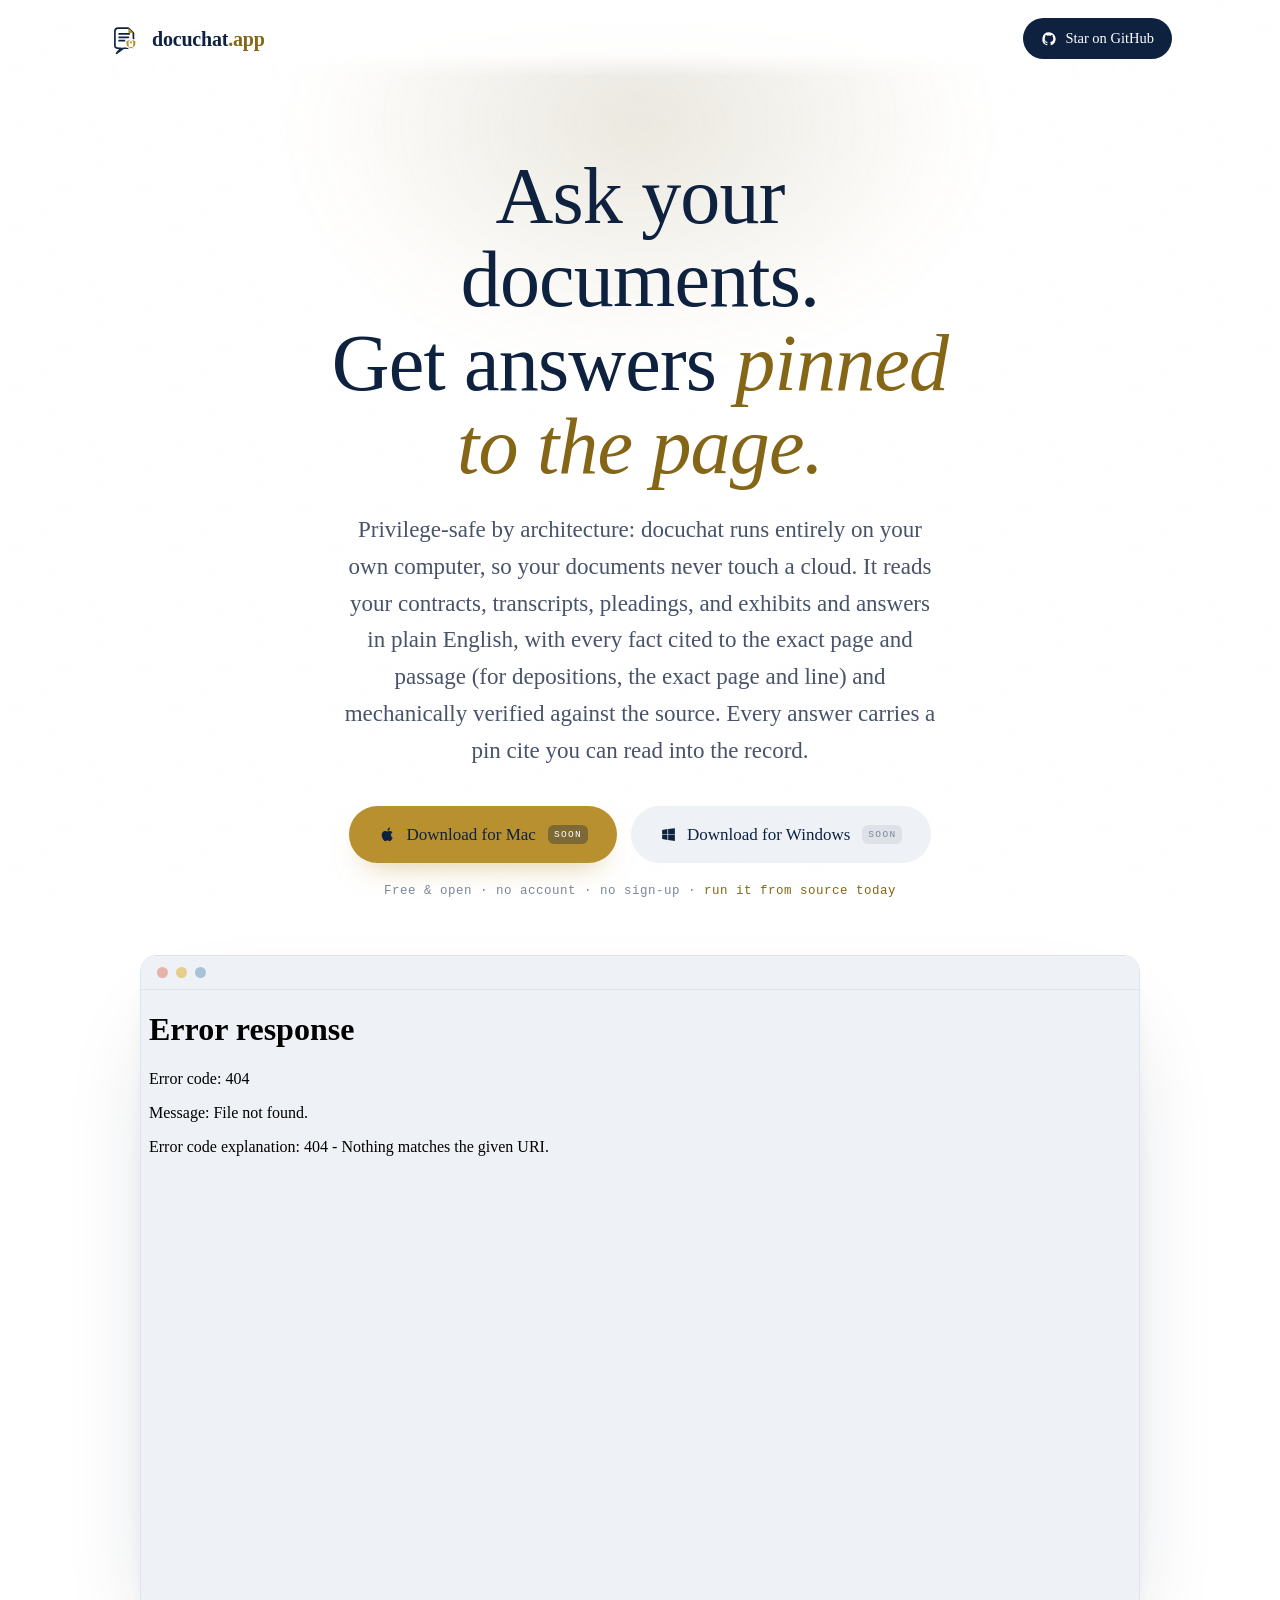
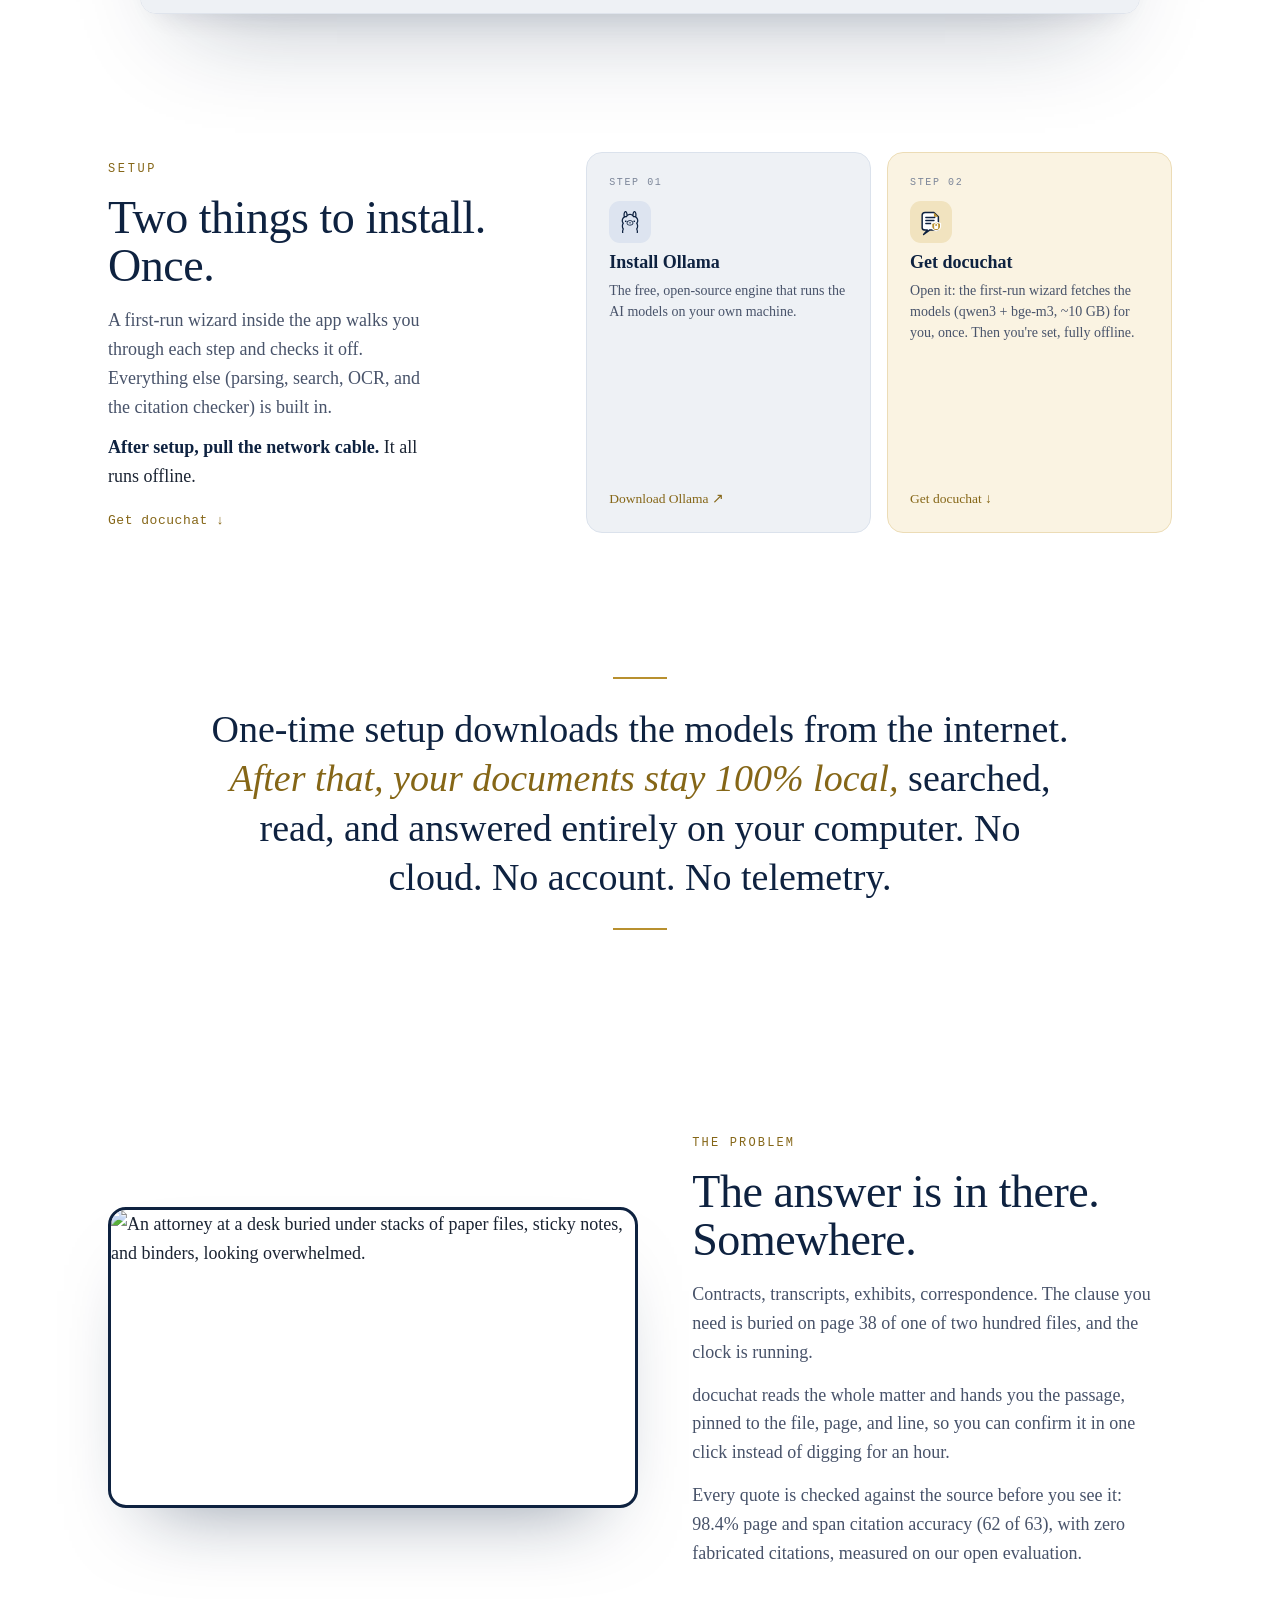
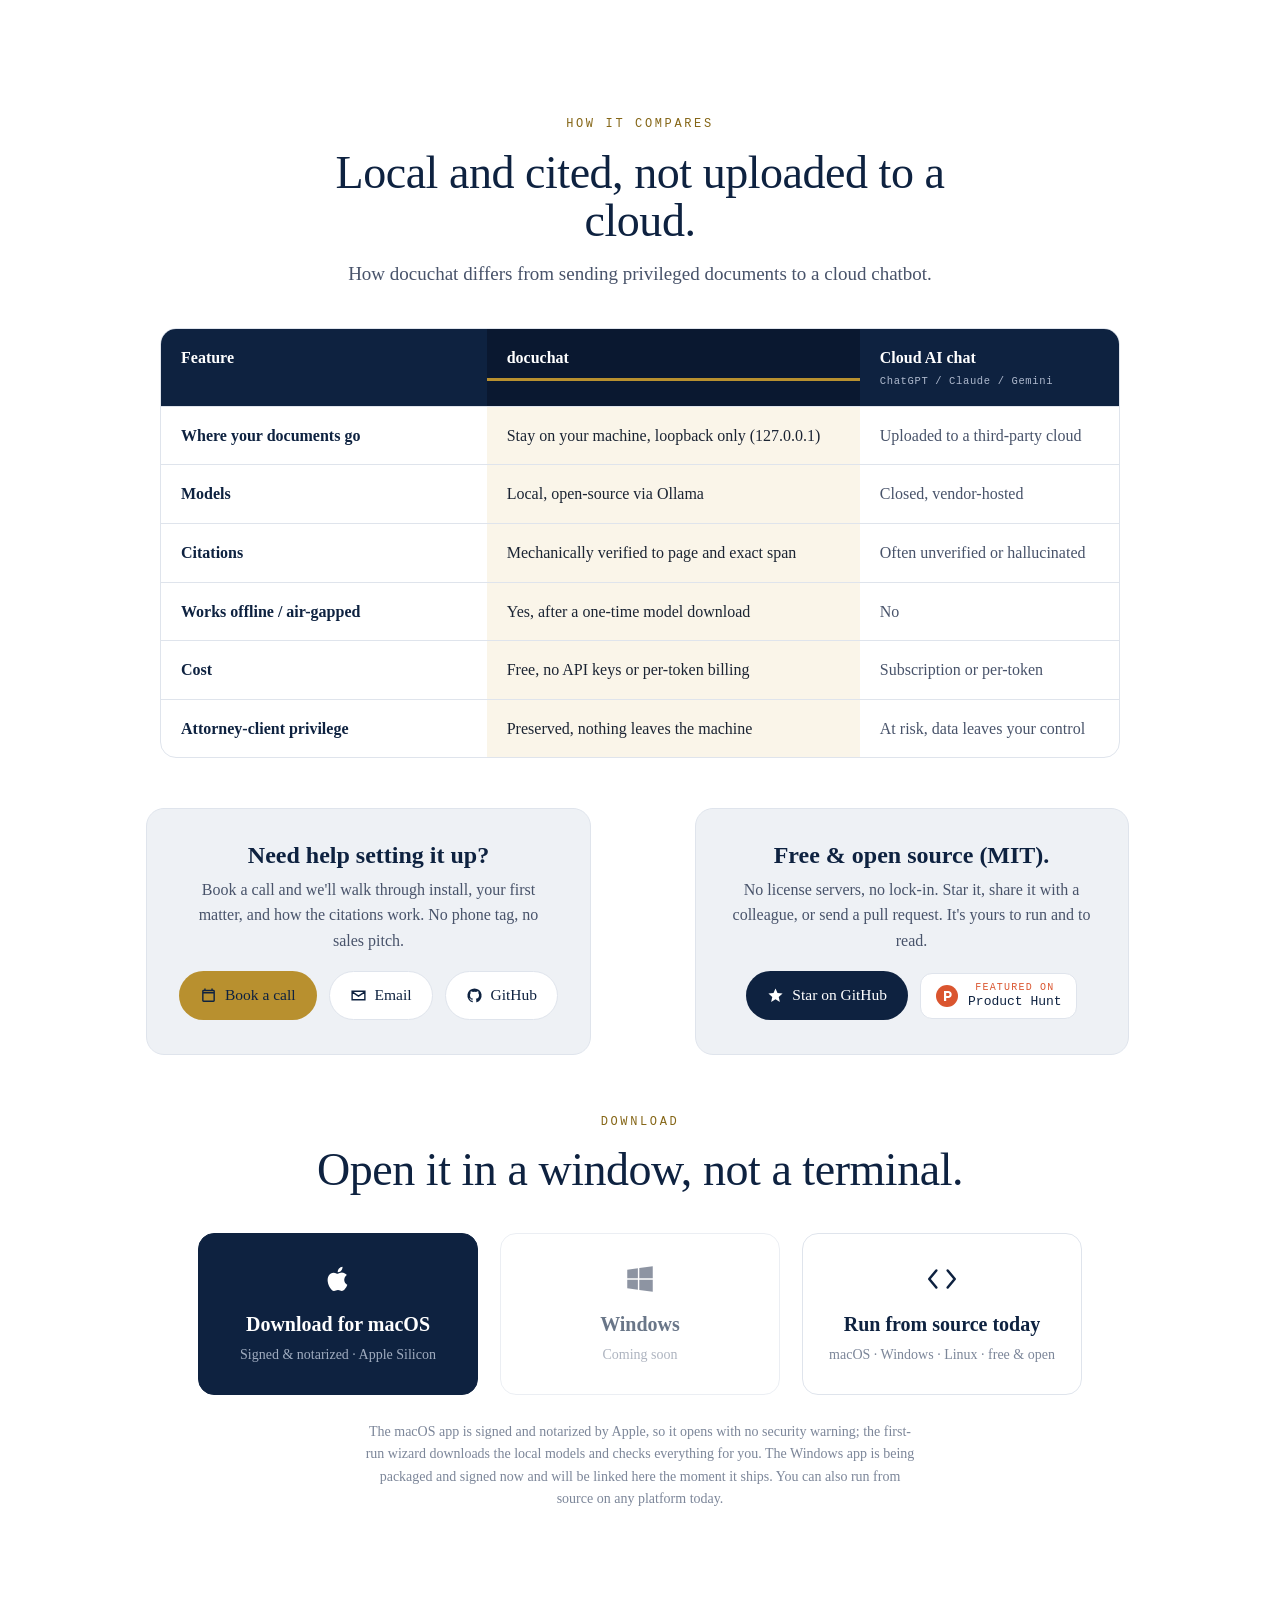
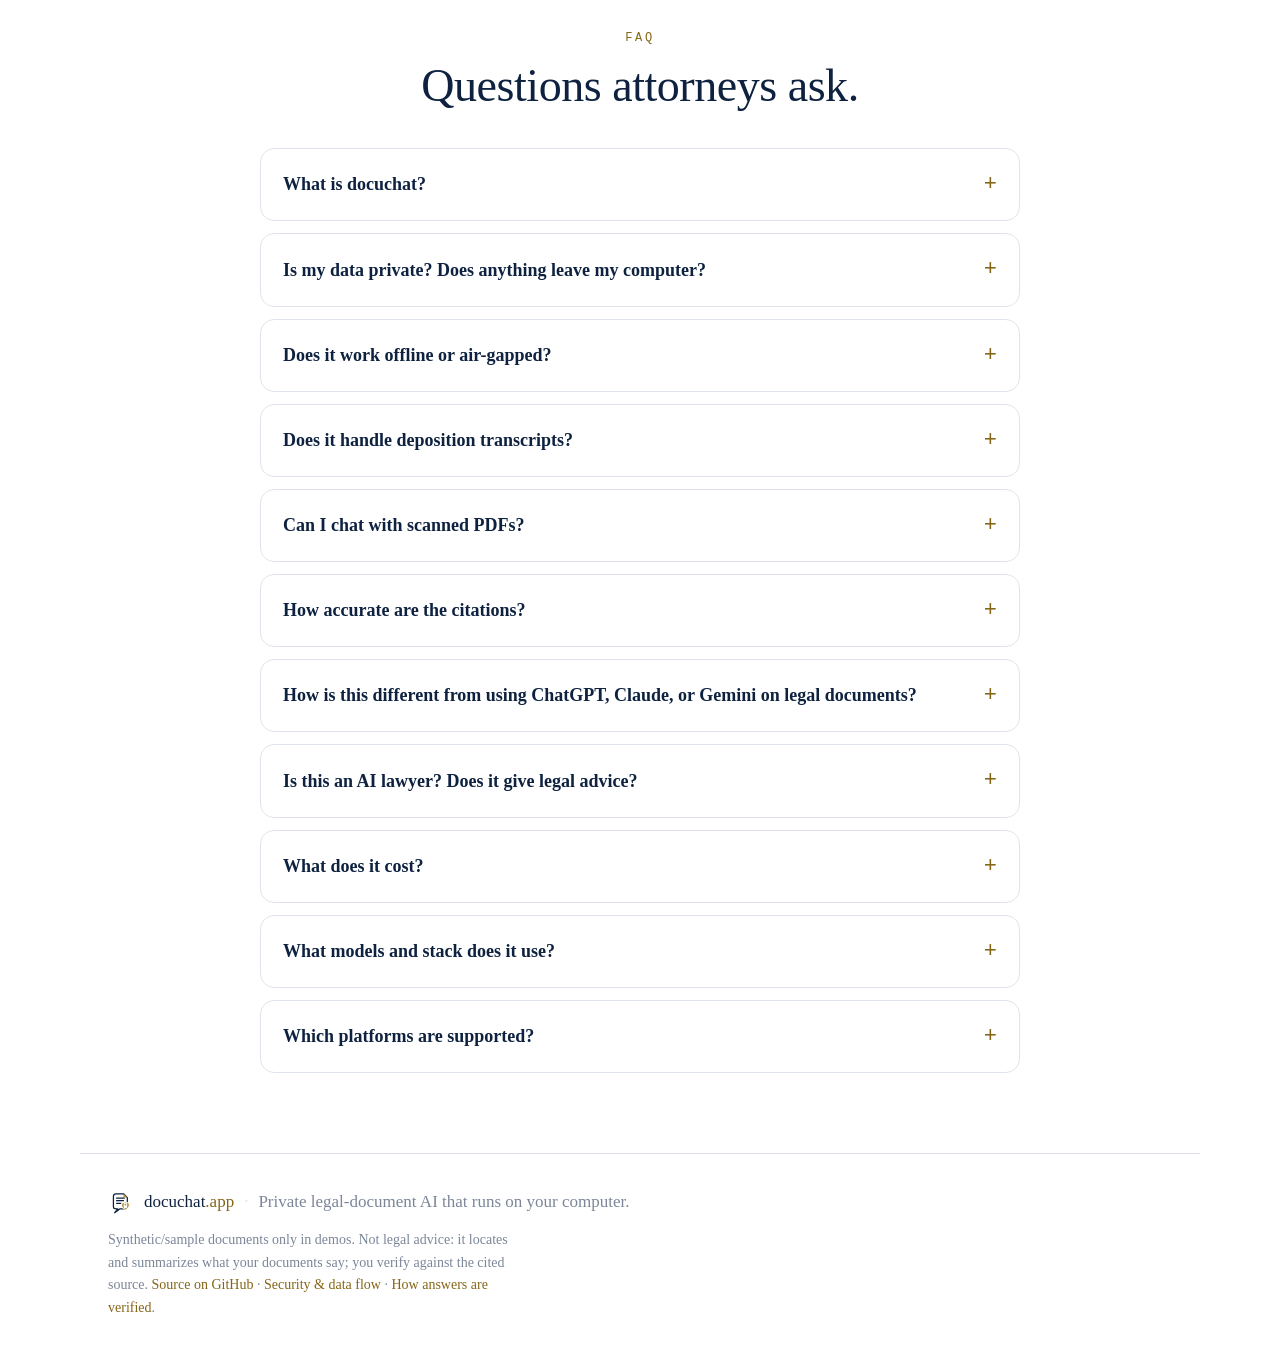
==== site/index.html @ 4080258a "merge site-preview: publish D-70..D-74 site changes + v0.1.0 macOS download card Deploys (owner-appr" ====
<!doctype html>
<html lang="en">
<head>
  <meta charset="utf-8">
  <meta name="viewport" content="width=device-width, initial-scale=1">
  <meta http-equiv="Content-Security-Policy" content="default-src 'self'; style-src 'self' 'unsafe-inline' https://fonts.googleapis.com; font-src https://fonts.gstatic.com; img-src 'self' data: https://api.producthunt.com https://ph-files.imgix.net; script-src 'self'; frame-src 'self'; base-uri 'self'; form-action 'self'; upgrade-insecure-requests">
  <meta name="referrer" content="strict-origin-when-cross-origin">
  <title>docuchat.app: your documents, answered, on your own computer</title>
  <meta name="description" content="A private AI for your legal documents. Ask questions, get answers pinned to the exact page and passage, and it runs 100% on your own Mac. No cloud, no account, no telemetry.">
  <link rel="canonical" href="https://docuchat.app/">
  <!-- google-site-verification meta goes here (owner creates the Search Console property and supplies the token) -->

  <!-- Open Graph / Twitter (share preview) -->
  <meta property="og:type" content="website">
  <meta property="og:site_name" content="docuchat.app">
  <meta property="og:title" content="docuchat.app: private, local AI for your legal documents">
  <meta property="og:description" content="Ask questions across your contracts, transcripts, and exhibits and get answers pinned to the exact page and span. Runs 100% on your own computer. Free and open source.">
  <meta property="og:url" content="https://docuchat.app/">
  <meta property="og:image" content="https://docuchat.app/assets/og-cover.png">
  <meta property="og:image:width" content="1200">
  <meta property="og:image:height" content="630">
  <meta property="og:image:alt" content="docuchat.app: ask your documents, get answers pinned to the page.">
  <meta name="twitter:card" content="summary_large_image">
  <meta name="twitter:title" content="docuchat.app: private, local AI for your legal documents">
  <meta name="twitter:description" content="Answers pinned to the exact page and span, running 100% on your own computer. Free and open source.">
  <meta name="twitter:image" content="https://docuchat.app/assets/og-cover.png">

  <!-- Public marketing page (NOT the air-gapped app). Distinctive web fonts are fine here. -->
  <link rel="preconnect" href="https://fonts.googleapis.com">
  <link rel="preconnect" href="https://fonts.gstatic.com" crossorigin>
  <link href="https://fonts.googleapis.com/css2?family=Fraunces:opsz,wght@9..144,400;9..144,500;9..144,600;9..144,900&family=Newsreader:ital,opsz,wght@0,6..72,400;0,6..72,500;1,6..72,400&family=IBM+Plex+Mono:wght@400;500&display=swap" rel="stylesheet">
  <link rel="stylesheet" href="styles.css">
  <link rel="icon" href="favicon.svg" type="image/svg+xml">

  <!-- Structured data (machine-only; not rendered) -->
  <script type="application/ld+json">
  {
    "@context": "https://schema.org",
    "@type": "Organization",
    "name": "docuchat",
    "url": "https://docuchat.app/",
    "logo": "https://docuchat.app/assets/docuchat-logo.png",
    "description": "Private, local AI for legal documents that keeps every document on your own computer and cites every answer to the exact page and span.",
    "sameAs": [
      "https://github.com/janderswag/legal-document-chat",
      "https://www.producthunt.com/p/legal-document-chat-for-attorneys-open/legal-document-chat-for-attorneys-open"
    ]
  }
  </script>
  <script type="application/ld+json">
  {
    "@context": "https://schema.org",
    "@type": "SoftwareApplication",
    "name": "docuchat",
    "applicationCategory": "BusinessApplication",
    "operatingSystem": "macOS",
    "url": "https://docuchat.app/",
    "downloadUrl": "https://github.com/janderswag/legal-document-chat/releases/latest/download/docuchat.dmg",
    "softwareVersion": "0.1.0",
    "softwareLicense": "https://opensource.org/licenses/MIT",
    "description": "Private, local AI for legal documents. Ask questions across your contracts, transcripts, and exhibits and get answers pinned to the exact page and span, running 100% on your own computer. Every citation is mechanically verified against the source; no cloud, no account, no telemetry.",
    "offers": {
      "@type": "Offer",
      "price": "0",
      "priceCurrency": "USD"
    }
  }
  </script>
</head>
<body>
  <div class="grain" aria-hidden="true"></div>

  <header class="masthead">
    <a class="wordmark" href="#top" aria-label="docuchat.app home">
      <svg class="logo-mark" viewBox="0 0 40 38" aria-hidden="true">
        <path class="lk-bubble" d="M12 6 H24 L30 12 V27 Q30 30 27 30 H18 L10 36 L15 30 H13 Q8 30 8 27 V10 Q8 6 12 6 Z"/>
        <path class="lk-fold" d="M24 6 L30 12 H24 Z"/>
        <path class="lk-line" d="M13 13 H25"/>
        <path class="lk-line" d="M13 17 H24"/>
        <path class="lk-line" d="M13 21 H20"/>
        <path class="lk-shield" d="M27 19 L33 21 V25 Q33 29 27 31 Q21 29 21 25 V21 Z"/>
        <path class="lk-lock" d="M25 24 V23 Q25 21 27 21 Q29 21 29 23 V24"/>
        <rect class="lk-lock-body" x="24.3" y="24" width="5.4" height="4.4" rx="1"/>
      </svg>
      <span class="wordmark-text">docuchat<span class="tld">.app</span></span>
    </a>
    <nav class="topnav">
      <a class="nav-gh" href="https://github.com/janderswag/legal-document-chat" target="_blank" rel="noopener noreferrer" aria-label="docuchat on GitHub">
        <svg viewBox="0 0 24 24" aria-hidden="true"><path d="M12 2a10 10 0 0 0-3.16 19.49c.5.09.68-.22.68-.48v-1.7c-2.78.6-3.37-1.34-3.37-1.34-.46-1.16-1.11-1.47-1.11-1.47-.91-.62.07-.6.07-.6 1 .07 1.53 1.03 1.53 1.03.89 1.53 2.34 1.09 2.91.83.09-.65.35-1.09.63-1.34-2.22-.25-4.55-1.11-4.55-4.94 0-1.09.39-1.98 1.03-2.68-.1-.25-.45-1.27.1-2.65 0 0 .84-.27 2.75 1.02a9.5 9.5 0 0 1 5 0c1.91-1.29 2.75-1.02 2.75-1.02.55 1.38.2 2.4.1 2.65.64.7 1.03 1.59 1.03 2.68 0 3.84-2.34 4.69-4.57 4.94.36.31.68.92.68 1.85v2.74c0 .27.18.58.69.48A10 10 0 0 0 12 2z"/></svg>
        Star on GitHub
      </a>
    </nav>
  </header>

  <main id="top">
    <!-- HERO -->
    <section class="hero">
      <div class="glow" aria-hidden="true"></div>
      <h1 class="reveal" style="--d:0ms">
        Ask your documents.<br>
        Get answers <em>pinned to the&nbsp;page.</em>
      </h1>
      <p class="lede reveal" style="--d:160ms">
        Privilege-safe by architecture: docuchat runs entirely on your own computer, so your documents
        never touch a cloud. It reads your contracts, transcripts, pleadings, and exhibits and answers
        in plain English, with every fact cited to the exact page and passage (for depositions, the
        exact page and line) and mechanically verified against the source. Every answer carries a
        pin cite you can read into the record.
      </p>
      <div class="hero-cta reveal" style="--d:240ms">
        <a class="btn btn-mac" href="#get">
          <svg viewBox="0 0 24 24" class="apple" aria-hidden="true"><path d="M16.4 12.6c0-2.2 1.8-3.3 1.9-3.4-1-1.5-2.6-1.7-3.2-1.7-1.4-.1-2.6.8-3.3.8-.7 0-1.7-.8-2.8-.8-1.5 0-2.8.8-3.6 2.2-1.5 2.6-.4 6.5 1.1 8.6.7 1 1.6 2.2 2.7 2.1 1.1 0 1.5-.7 2.8-.7s1.7.7 2.8.7c1.2 0 1.9-1 2.6-2 .8-1.2 1.2-2.3 1.2-2.4-.1 0-2.2-.9-2.2-3.5zM14.3 6c.6-.7 1-1.7.9-2.7-.9 0-1.9.6-2.5 1.3-.5.6-1 1.6-.9 2.6 1 .1 2-.5 2.5-1.2z"/></svg>
          Download for Mac <span class="btn-soon">soon</span>
        </a>
        <a class="btn btn-win" href="#get">
          <svg viewBox="0 0 24 24" class="win" aria-hidden="true"><path d="M3 5.5 10.5 4.4v7.1H3V5.5zM10.5 12.5v7.1L3 18.5v-6H10.5zM11.5 4.2 21 3v8.5h-9.5V4.2zM21 12.5V21l-9.5-1.3V12.5H21z"/></svg>
          Download for Windows <span class="btn-soon">soon</span>
        </a>
      </div>
      <p class="hero-fineprint reveal" style="--d:320ms">Free &amp; open &middot; no account &middot; no sign-up &middot; <a href="#get">run it from source today</a></p>

      <!-- Product shot, directly under the buttons: the LIVE animated demo (auto-plays, loops).
           Swap the iframe src for a real screen-recording later. -->
      <figure class="hero-shot reveal" style="--d:420ms"
              aria-label="docuchat.app in action: typing a question and getting an answer cited to the exact page and section of the source document.">
        <div class="screen-bar"><span></span><span></span><span></span></div>
        <iframe class="screen-demo" src="demo.html" title="docuchat.app live demo"
                loading="lazy" scrolling="no" tabindex="-1"></iframe>
      </figure>
    </section>

    <!-- SETUP: intro + a diagram of the whole local stack -->
    <section id="how" class="setup">
      <div class="setup-intro reveal">
        <span class="kicker">Setup</span>
        <h2>Two things to&nbsp;install. Once.</h2>
        <p>A first-run wizard inside the app walks you through each step and checks it off.
           Everything else (parsing, search, OCR, and the citation checker) is built in.</p>
        <p class="setup-after"><strong>After setup, pull the network cable.</strong> It all runs offline.</p>
        <a class="setup-link" href="#get">Get docuchat&nbsp;↓</a>
      </div>

      <div class="setup-grid">
        <!-- the 2 things you install -->
        <div class="setup-featured">
          <article class="scard s-1 reveal">
            <span class="snum">Step 01</span>
            <span class="sico"><svg viewBox="0 0 24 24" class="brand" aria-hidden="true"><path d="M16.361 10.26a.894.894 0 0 0-.558.47l-.072.148.001.207c0 .193.004.217.059.353.076.193.152.312.291.448.24.238.51.3.872.205a.86.86 0 0 0 .517-.436.752.752 0 0 0 .08-.498c-.064-.453-.33-.782-.724-.897a1.06 1.06 0 0 0-.466 0zm-9.203.005c-.305.096-.533.32-.65.639a1.187 1.187 0 0 0-.06.52c.057.309.31.59.598.667.362.095.632.033.872-.205.14-.136.215-.255.291-.448.055-.136.059-.16.059-.353l.001-.207-.072-.148a.894.894 0 0 0-.565-.472 1.02 1.02 0 0 0-.474.007Zm4.184 2c-.131.071-.223.25-.195.383.031.143.157.288.353.407.105.063.112.072.117.136.004.038-.01.146-.029.243-.02.094-.036.194-.036.222.002.074.07.195.143.253.064.052.076.054.255.059.164.005.198.001.264-.03.169-.082.212-.234.15-.525-.052-.243-.042-.28.087-.355.137-.08.281-.219.324-.314a.365.365 0 0 0-.175-.48.394.394 0 0 0-.181-.033c-.126 0-.207.03-.355.124l-.085.053-.053-.032c-.219-.13-.259-.145-.391-.143a.396.396 0 0 0-.193.032zm.39-2.195c-.373.036-.475.05-.654.086-.291.06-.68.195-.951.328-.94.46-1.589 1.226-1.787 2.114-.04.176-.045.234-.045.53 0 .294.005.357.043.524.264 1.16 1.332 2.017 2.714 2.173.3.033 1.596.033 1.896 0 1.11-.125 2.064-.727 2.493-1.571.114-.226.169-.372.22-.602.039-.167.044-.23.044-.523 0-.297-.005-.355-.045-.531-.288-1.29-1.539-2.304-3.072-2.497a6.873 6.873 0 0 0-.855-.031zm.645.937a3.283 3.283 0 0 1 1.44.514c.223.148.537.458.671.662.166.251.26.508.303.82.02.143.01.251-.043.482-.08.345-.332.705-.672.957a3.115 3.115 0 0 1-.689.348c-.382.122-.632.144-1.525.138-.582-.006-.686-.01-.853-.042-.57-.107-1.022-.334-1.35-.68-.264-.28-.385-.535-.45-.946-.03-.192.025-.509.137-.776.136-.326.488-.73.836-.963.403-.269.934-.46 1.422-.512.187-.02.586-.02.773-.002zm-5.503-11a1.653 1.653 0 0 0-.683.298C5.617.74 5.173 1.666 4.985 2.819c-.07.436-.119 1.04-.119 1.503 0 .544.064 1.24.155 1.721.02.107.031.202.023.208a8.12 8.12 0 0 1-.187.152 5.324 5.324 0 0 0-.949 1.02 5.49 5.49 0 0 0-.94 2.339 6.625 6.625 0 0 0-.023 1.357c.091.78.325 1.438.727 2.04l.13.195-.037.064c-.269.452-.498 1.105-.605 1.732-.084.496-.095.629-.095 1.294 0 .67.009.803.088 1.266.095.555.288 1.143.503 1.534.071.128.243.393.264.407.007.003-.014.067-.046.141a7.405 7.405 0 0 0-.548 1.873c-.062.417-.071.552-.071.991 0 .56.031.832.148 1.279L3.42 24h1.478l-.05-.091c-.297-.552-.325-1.575-.068-2.597.117-.472.25-.819.498-1.296l.148-.29v-.177c0-.165-.003-.184-.057-.293a.915.915 0 0 0-.194-.25 1.74 1.74 0 0 1-.385-.543c-.424-.92-.506-2.286-.208-3.451.124-.486.329-.918.544-1.154a.787.787 0 0 0 .223-.531c0-.195-.07-.355-.224-.522a3.136 3.136 0 0 1-.817-1.729c-.14-.96.114-2.005.69-2.834.563-.814 1.353-1.336 2.237-1.475.199-.033.57-.028.776.01.226.04.367.028.512-.041.179-.085.268-.19.374-.431.093-.215.165-.333.36-.576.234-.29.46-.489.822-.729.413-.27.884-.467 1.352-.561.17-.035.25-.04.569-.04.319 0 .398.005.569.04a4.07 4.07 0 0 1 1.914.997c.117.109.398.457.488.602.034.057.095.177.132.267.105.241.195.346.374.43.14.068.286.082.503.045.343-.058.607-.053.943.016 1.144.23 2.14 1.173 2.581 2.437.385 1.108.276 2.267-.296 3.153-.097.15-.193.27-.333.419-.301.322-.301.722-.001 1.053.493.539.801 1.866.708 3.036-.062.772-.26 1.463-.533 1.854a2.096 2.096 0 0 1-.224.258.916.916 0 0 0-.194.25c-.054.109-.057.128-.057.293v.178l.148.29c.248.476.38.823.498 1.295.253 1.008.231 2.01-.059 2.581a.845.845 0 0 0-.044.098c0 .006.329.009.732.009h.73l.02-.074.036-.134c.019-.076.057-.3.088-.516.029-.217.029-1.016 0-1.258-.11-.875-.295-1.57-.597-2.226-.032-.074-.053-.138-.046-.141.008-.005.057-.074.108-.152.376-.569.607-1.284.724-2.228.031-.26.031-1.378 0-1.628-.083-.645-.182-1.082-.348-1.525a6.083 6.083 0 0 0-.329-.7l-.038-.064.131-.194c.402-.604.636-1.262.727-2.04a6.625 6.625 0 0 0-.024-1.358 5.512 5.512 0 0 0-.939-2.339 5.325 5.325 0 0 0-.95-1.02 8.097 8.097 0 0 1-.186-.152.692.692 0 0 1 .023-.208c.208-1.087.201-2.443-.017-3.503-.19-.924-.535-1.658-.98-2.082-.354-.338-.716-.482-1.15-.455-.996.059-1.8 1.205-2.116 3.01a6.805 6.805 0 0 0-.097.726c0 .036-.007.066-.015.066a.96.96 0 0 1-.149-.078A4.857 4.857 0 0 0 12 3.03c-.832 0-1.687.243-2.456.698a.958.958 0 0 1-.148.078c-.008 0-.015-.03-.015-.066a6.71 6.71 0 0 0-.097-.725C8.997 1.392 8.337.319 7.46.048a2.096 2.096 0 0 0-.585-.041Zm.293 1.402c.248.197.523.759.682 1.388.03.113.06.244.069.292.007.047.026.152.041.233.067.365.098.76.102 1.24l.002.475-.12.175-.118.178h-.278c-.324 0-.646.041-.954.124l-.238.06c-.033.007-.038-.003-.057-.144a8.438 8.438 0 0 1 .016-2.323c.124-.788.413-1.501.696-1.711.067-.05.079-.049.157.013zm9.825-.012c.17.126.358.46.498.888.28.854.36 2.028.212 3.145-.019.14-.024.151-.057.144l-.238-.06a3.693 3.693 0 0 0-.954-.124h-.278l-.119-.178-.119-.175.002-.474c.004-.669.066-1.19.214-1.772.157-.623.434-1.185.68-1.382.078-.062.09-.063.159-.012z"/></svg></span>
            <h3>Install Ollama</h3>
            <p>The free, open-source engine that runs the AI models on your own machine.</p>
            <a href="https://ollama.com/download" target="_blank" rel="noopener noreferrer">Download Ollama&nbsp;↗</a>
          </article>

          <article class="scard s-3 reveal">
            <span class="snum">Step 02</span>
            <span class="sico s3mark"><svg class="logo-mark" viewBox="0 0 40 38" aria-hidden="true">
              <path class="lk-bubble" d="M12 6 H24 L30 12 V27 Q30 30 27 30 H18 L10 36 L15 30 H13 Q8 30 8 27 V10 Q8 6 12 6 Z"/>
              <path class="lk-fold" d="M24 6 L30 12 H24 Z"/>
              <path class="lk-line" d="M13 13 H25"/><path class="lk-line" d="M13 17 H24"/><path class="lk-line" d="M13 21 H20"/>
              <path class="lk-shield" d="M27 19 L33 21 V25 Q33 29 27 31 Q21 29 21 25 V21 Z"/>
              <path class="lk-lock" d="M25 24 V23 Q25 21 27 21 Q29 21 29 23 V24"/>
              <rect class="lk-lock-body" x="24.3" y="24" width="5.4" height="4.4" rx="1"/>
            </svg></span>
            <h3>Get docuchat</h3>
            <p>Open it: the first-run wizard fetches the models (qwen3 + bge-m3, ~10&nbsp;GB) for you, once. Then you're set, fully offline.</p>
            <a href="#get">Get docuchat&nbsp;↓</a>
          </article>
        </div>
      </div>
    </section>

    <!-- PRIVACY -->
    <section class="privacy reveal">
      <p class="privacy-statement">
        One-time setup downloads the models from the internet.
        <em>After that, your documents stay 100% local,</em>
        searched, read, and answered entirely on your computer. No cloud. No account. No telemetry.
      </p>
    </section>

    <!-- PROBLEM: the overwhelmed attorney -->
    <section class="problem">
      <div class="problem-grid">
        <figure class="problem-figure reveal">
          <img src="assets/docuchat-problem.jpg" width="1100" height="619" loading="lazy"
               alt="An attorney at a desk buried under stacks of paper files, sticky notes, and binders, looking overwhelmed.">
        </figure>
        <div class="problem-copy reveal">
          <p class="lead-in">The problem</p>
          <h2>The answer is in there. Somewhere.</h2>
          <p>Contracts, transcripts, exhibits, correspondence. The clause you need is buried on page 38
             of one of two hundred files, and the clock is running.</p>
          <p>docuchat reads the whole matter and hands you the passage, pinned to the file, page, and line,
             so you can confirm it in one click instead of digging for an hour.</p>
          <p>Every quote is checked against the source before you see it: 98.4% page and span citation
             accuracy (62 of 63), with zero fabricated citations, measured on our open evaluation.</p>
        </div>
      </div>
    </section>

    <!-- COMPARISON: vs cloud AI chat -->
    <section id="compare" class="compare">
      <div class="section-head center reveal">
        <span class="kicker">How it compares</span>
        <h2>Local and cited, not uploaded to a cloud.</h2>
        <p>How docuchat differs from sending privileged documents to a cloud chatbot.</p>
      </div>
      <div class="compare-wrap reveal">
        <table class="compare-table">
          <thead>
            <tr>
              <th scope="col"><span class="ct-corner">Feature</span></th>
              <th scope="col" class="ct-us">docuchat</th>
              <th scope="col">Cloud AI chat<small>ChatGPT / Claude / Gemini</small></th>
            </tr>
          </thead>
          <tbody>
            <tr>
              <th scope="row">Where your documents go</th>
              <td class="ct-us" data-label="docuchat">Stay on your machine, loopback only (127.0.0.1)</td>
              <td data-label="Cloud AI chat">Uploaded to a third-party cloud</td>
            </tr>
            <tr>
              <th scope="row">Models</th>
              <td class="ct-us" data-label="docuchat">Local, open-source via Ollama</td>
              <td data-label="Cloud AI chat">Closed, vendor-hosted</td>
            </tr>
            <tr>
              <th scope="row">Citations</th>
              <td class="ct-us" data-label="docuchat">Mechanically verified to page and exact span</td>
              <td data-label="Cloud AI chat">Often unverified or hallucinated</td>
            </tr>
            <tr>
              <th scope="row">Works offline / air-gapped</th>
              <td class="ct-us" data-label="docuchat">Yes, after a one-time model download</td>
              <td data-label="Cloud AI chat">No</td>
            </tr>
            <tr>
              <th scope="row">Cost</th>
              <td class="ct-us" data-label="docuchat">Free, no API keys or per-token billing</td>
              <td data-label="Cloud AI chat">Subscription or per-token</td>
            </tr>
            <tr>
              <th scope="row">Attorney-client privilege</th>
              <td class="ct-us" data-label="docuchat">Preserved, nothing leaves the machine</td>
              <td data-label="Cloud AI chat">At risk, data leaves your control</td>
            </tr>
          </tbody>
        </table>
      </div>
    </section>

    <!-- HELP + OPEN SOURCE bands -->
    <div class="bands">
      <section class="band reveal">
        <h3>Need help setting it up?</h3>
        <p>Book a call and we'll walk through install, your first matter, and how the citations work.
           No phone tag, no sales pitch.</p>
        <div class="band-actions">
          <a class="band-btn primary" href="https://cal.com/hawkify/janderswag" target="_blank" rel="noopener noreferrer">
            <svg viewBox="0 0 24 24" aria-hidden="true"><path d="M7 2v3M17 2v3M3 8h18M5 5h14a1 1 0 0 1 1 1v13a1 1 0 0 1-1 1H5a1 1 0 0 1-1-1V6a1 1 0 0 1 1-1z" fill="none" stroke="currentColor" stroke-width="2"/></svg>
            Book a call
          </a>
          <a class="band-btn ghost" href="mailto:jacob.mm.anderson@gmail.com">
            <svg viewBox="0 0 24 24" aria-hidden="true"><path d="M3 6h18v12H3zM3 7l9 6 9-6" fill="none" stroke="currentColor" stroke-width="2"/></svg>
            Email
          </a>
          <a class="band-btn ghost" href="https://github.com/janderswag/legal-document-chat" target="_blank" rel="noopener noreferrer">
            <svg viewBox="0 0 24 24" aria-hidden="true"><path d="M12 2a10 10 0 0 0-3.16 19.49c.5.09.68-.22.68-.48v-1.7c-2.78.6-3.37-1.34-3.37-1.34-.46-1.16-1.11-1.47-1.11-1.47-.91-.62.07-.6.07-.6 1 .07 1.53 1.03 1.53 1.03.89 1.53 2.34 1.09 2.91.83.09-.65.35-1.09.63-1.34-2.22-.25-4.55-1.11-4.55-4.94 0-1.09.39-1.98 1.03-2.68-.1-.25-.45-1.27.1-2.65 0 0 .84-.27 2.75 1.02a9.5 9.5 0 0 1 5 0c1.91-1.29 2.75-1.02 2.75-1.02.55 1.38.2 2.4.1 2.65.64.7 1.03 1.59 1.03 2.68 0 3.84-2.34 4.69-4.57 4.94.36.31.68.92.68 1.85v2.74c0 .27.18.58.69.48A10 10 0 0 0 12 2z"/></svg>
            GitHub
          </a>
        </div>
      </section>

      <section class="band reveal">
        <h3>Free &amp; open source (MIT).</h3>
        <p>No license servers, no lock-in. Star it, share it with a colleague, or send a pull request.
           It's yours to run and to read.</p>
        <div class="band-actions">
          <a class="band-btn dark" href="https://github.com/janderswag/legal-document-chat" target="_blank" rel="noopener noreferrer">
            <svg viewBox="0 0 24 24" aria-hidden="true"><path d="M12 17.3l-6.18 3.7 1.64-7.03L2 9.24l7.19-.61L12 2l2.81 6.63 7.19.61-5.46 4.73L18.18 21z"/></svg>
            Star on GitHub
          </a>
          <!-- TODO: swap official PH badge SVG from PH dashboard (api.producthunt.com featured embed) -->
          <a class="ph-badge" href="https://www.producthunt.com/p/legal-document-chat-for-attorneys-open/legal-document-chat-for-attorneys-open" target="_blank" rel="noopener noreferrer" aria-label="Find docuchat on Product Hunt">
            <svg viewBox="0 0 24 24" aria-hidden="true"><circle cx="12" cy="12" r="11" fill="#da552f"/><path d="M13.2 7H9v10h2.2v-3h2c2 0 3.5-1.5 3.5-3.5S15.2 7 13.2 7zm-.1 5H11.2V9h1.9c.9 0 1.5.6 1.5 1.5S14 12 13.1 12z" fill="#fff"/></svg>
            <span><span class="ph-cat">Featured on</span><span class="ph-name">Product Hunt</span></span>
          </a>
        </div>
      </section>
    </div>

    <!-- GET -->
    <section id="get" class="get">
      <header class="section-head center">
        <span class="kicker">Download</span>
        <h2>Open it in a window, not a terminal.</h2>
      </header>
      <div class="get-cards">
        <a class="dl dl-mac" href="https://github.com/janderswag/legal-document-chat/releases/latest/download/docuchat.dmg">
          <svg viewBox="0 0 24 24" class="apple" aria-hidden="true"><path d="M16.4 12.6c0-2.2 1.8-3.3 1.9-3.4-1-1.5-2.6-1.7-3.2-1.7-1.4-.1-2.6.8-3.3.8-.7 0-1.7-.8-2.8-.8-1.5 0-2.8.8-3.6 2.2-1.5 2.6-.4 6.5 1.1 8.6.7 1 1.6 2.2 2.7 2.1 1.1 0 1.5-.7 2.8-.7s1.7.7 2.8.7c1.2 0 1.9-1 2.6-2 .8-1.2 1.2-2.3 1.2-2.4-.1 0-2.2-.9-2.2-3.5zM14.3 6c.6-.7 1-1.7.9-2.7-.9 0-1.9.6-2.5 1.3-.5.6-1 1.6-.9 2.6 1 .1 2-.5 2.5-1.2z"/></svg>
          <span class="dl-title">Download for macOS</span>
          <span class="dl-sub">Signed &amp; notarized &middot; Apple Silicon</span>
        </a>
        <div class="dl dl-win" aria-disabled="true">
          <svg viewBox="0 0 24 24" class="win" aria-hidden="true"><path d="M3 5.5 10.5 4.4v7.1H3V5.5zM10.5 12.5v7.1L3 18.5v-6H10.5zM11.5 4.2 21 3v8.5h-9.5V4.2zM21 12.5V21l-9.5-1.3V12.5H21z"/></svg>
          <span class="dl-title">Windows</span>
          <span class="dl-sub">Coming soon</span>
        </div>
        <a class="dl dl-src" href="https://github.com/janderswag/legal-document-chat" target="_blank" rel="noopener noreferrer">
          <svg viewBox="0 0 24 24" class="srcico" aria-hidden="true" fill="none" stroke="currentColor" stroke-width="1.8" stroke-linecap="round" stroke-linejoin="round"><polyline points="8 6 3 12 8 18"/><polyline points="16 6 21 12 16 18"/></svg>
          <span class="dl-title">Run from source today</span>
          <span class="dl-sub">macOS &middot; Windows &middot; Linux &middot; free &amp; open</span>
        </a>
      </div>
      <p class="get-note">The macOS app is signed and notarized by Apple, so it opens with no security warning;
         the first-run wizard downloads the local models and checks everything for you. The Windows app is
         being packaged and signed now and will be linked here the moment it ships. You can also run from
         source on any platform today.</p>
    </section>

    <!-- FAQ -->
    <section id="faq" class="faq">
      <div class="section-head center reveal">
        <span class="kicker">FAQ</span>
        <h2>Questions attorneys ask.</h2>
      </div>
      <div class="faq-list">
        <details class="faq-item reveal">
          <summary>What is docuchat?</summary>
          <p>docuchat is a private, local AI for legal documents. It runs entirely on your own computer and lets you ask plain-English questions across your contracts, transcripts, pleadings, and exhibits, with every answer cited to the exact page and span it came from. It is free and open source under the MIT license.</p>
        </details>
        <details class="faq-item reveal">
          <summary>Is my data private? Does anything leave my computer?</summary>
          <p>No. The query path makes no cloud calls and needs no API keys. Your documents are never uploaded to OpenAI, Anthropic, Google, or any third party. Inference, embeddings, OCR, and storage all run locally, and the service binds to loopback (127.0.0.1) only.</p>
        </details>
        <details class="faq-item reveal">
          <summary>Does it work offline or air-gapped?</summary>
          <p>Yes. After a one-time local model download through Ollama, docuchat runs with no internet connection.</p>
        </details>
        <details class="faq-item reveal">
          <summary>Does it handle deposition transcripts?</summary>
          <p>Yes. Mark an upload as a transcript and answers cite the exact page and line (for example p.45:12-18). The line numbers are derived from the verified quote itself, never guessed by the AI; if a quote appears twice on a page, you get a page citation instead of a wrong line. A one-click digest reads the entire transcript and produces a Word table where every row is a verified verbatim quote with its cite. Condensed four-per-sheet transcripts are detected and declined so line numbers are never wrong; upload the full-size transcript or the ASCII text file from your court reporter.</p>
        </details>
        <details class="faq-item reveal">
          <summary>Can I chat with scanned PDFs?</summary>
          <p>Yes. Image-only pages are routed through local Tesseract OCR, while born-digital pages keep the fast text path. Tables and exhibits are extracted as structured, citable content. OCR runs about a second per page on your own machine, so a large scanned collection is best left to ingest overnight; typed PDFs index in minutes.</p>
        </details>
        <details class="faq-item reveal">
          <summary>How accurate are the citations?</summary>
          <p>Every cited quote is checked character-by-character against the retrieved source before you see it, so a fabricated or altered quote yields zero citations. On our open evaluation, page and span citation accuracy was 98.4% (62 of 63), with zero displayed fabrications.</p>
        </details>
        <details class="faq-item reveal">
          <summary>How is this different from using ChatGPT, Claude, or Gemini on legal documents?</summary>
          <p>Those tools send your documents to a third-party cloud, which is a non-starter for privileged, confidential material. docuchat keeps everything local, uses open-source models, and mechanically verifies every citation to a real page and span.</p>
        </details>
        <details class="faq-item reveal">
          <summary>Is this an AI lawyer? Does it give legal advice?</summary>
          <p>No. It is a cited-retrieval assistant: it locates and summarizes what your documents say, with citations you verify. It gives no legal advice, draws no legal conclusions, and takes no actions.</p>
        </details>
        <details class="faq-item reveal">
          <summary>What does it cost?</summary>
          <p>docuchat is free and open source under the MIT license. There are no API keys, no per-token billing, and no subscription.</p>
        </details>
        <details class="faq-item reveal">
          <summary>What models and stack does it use?</summary>
          <p>Local open-source models through Ollama (qwen3:14b for chat, bge-m3 for embeddings), with FastAPI, LanceDB for vector search, and PyMuPDF, Docling, and Tesseract for parsing and OCR. The retrieval and answering path is hand-rolled, with no LangChain and no LlamaIndex, for a transparent citation trail.</p>
        </details>
        <details class="faq-item reveal">
          <summary>Which platforms are supported?</summary>
          <p>The macOS app is available now as a signed, notarized one-click download (Apple Silicon). The Windows app is in progress and will be linked here when it ships. You can also run docuchat from source on macOS, Windows, or Linux with Python and Ollama, and the first-run wizard inside the app downloads the local models for you.</p>
        </details>
      </div>
    </section>

    <script type="application/ld+json">
    {
      "@context": "https://schema.org",
      "@type": "FAQPage",
      "mainEntity": [
        {
          "@type": "Question",
          "name": "What is docuchat?",
          "acceptedAnswer": {
            "@type": "Answer",
            "text": "docuchat is a private, local AI for legal documents. It runs entirely on your own computer and lets you ask plain-English questions across your contracts, transcripts, pleadings, and exhibits, with every answer cited to the exact page and span it came from. It is free and open source under the MIT license."
          }
        },
        {
          "@type": "Question",
          "name": "Is my data private? Does anything leave my computer?",
          "acceptedAnswer": {
            "@type": "Answer",
            "text": "No. The query path makes no cloud calls and needs no API keys. Your documents are never uploaded to OpenAI, Anthropic, Google, or any third party. Inference, embeddings, OCR, and storage all run locally, and the service binds to loopback (127.0.0.1) only."
          }
        },
        {
          "@type": "Question",
          "name": "Does it work offline or air-gapped?",
          "acceptedAnswer": {
            "@type": "Answer",
            "text": "Yes. After a one-time local model download through Ollama, docuchat runs with no internet connection."
          }
        },
        {
          "@type": "Question",
          "name": "Does it handle deposition transcripts?",
          "acceptedAnswer": {
            "@type": "Answer",
            "text": "Yes. Mark an upload as a transcript and answers cite the exact page and line (for example p.45:12-18). The line numbers are derived from the verified quote itself, never guessed by the AI; if a quote appears twice on a page, you get a page citation instead of a wrong line. A one-click digest reads the entire transcript and produces a Word table where every row is a verified verbatim quote with its cite. Condensed four-per-sheet transcripts are detected and declined so line numbers are never wrong; upload the full-size transcript or the ASCII text file from your court reporter."
          }
        },
        {
          "@type": "Question",
          "name": "Can I chat with scanned PDFs?",
          "acceptedAnswer": {
            "@type": "Answer",
            "text": "Yes. Image-only pages are routed through local Tesseract OCR, while born-digital pages keep the fast text path. Tables and exhibits are extracted as structured, citable content. OCR runs about a second per page on your own machine, so a large scanned collection is best left to ingest overnight; typed PDFs index in minutes."
          }
        },
        {
          "@type": "Question",
          "name": "How accurate are the citations?",
          "acceptedAnswer": {
            "@type": "Answer",
            "text": "Every cited quote is checked character-by-character against the retrieved source before you see it, so a fabricated or altered quote yields zero citations. On our open evaluation, page and span citation accuracy was 98.4% (62 of 63), with zero displayed fabrications."
          }
        },
        {
          "@type": "Question",
          "name": "How is this different from using ChatGPT, Claude, or Gemini on legal documents?",
          "acceptedAnswer": {
            "@type": "Answer",
            "text": "Those tools send your documents to a third-party cloud, which is a non-starter for privileged, confidential material. docuchat keeps everything local, uses open-source models, and mechanically verifies every citation to a real page and span."
          }
        },
        {
          "@type": "Question",
          "name": "Is this an AI lawyer? Does it give legal advice?",
          "acceptedAnswer": {
            "@type": "Answer",
            "text": "No. It is a cited-retrieval assistant: it locates and summarizes what your documents say, with citations you verify. It gives no legal advice, draws no legal conclusions, and takes no actions."
          }
        },
        {
          "@type": "Question",
          "name": "What does it cost?",
          "acceptedAnswer": {
            "@type": "Answer",
            "text": "docuchat is free and open source under the MIT license. There are no API keys, no per-token billing, and no subscription."
          }
        },
        {
          "@type": "Question",
          "name": "What models and stack does it use?",
          "acceptedAnswer": {
            "@type": "Answer",
            "text": "Local open-source models through Ollama (qwen3:14b for chat, bge-m3 for embeddings), with FastAPI, LanceDB for vector search, and PyMuPDF, Docling, and Tesseract for parsing and OCR. The retrieval and answering path is hand-rolled, with no LangChain and no LlamaIndex, for a transparent citation trail."
          }
        },
        {
          "@type": "Question",
          "name": "Which platforms are supported?",
          "acceptedAnswer": {
            "@type": "Answer",
            "text": "The macOS app is available now as a signed, notarized one-click download (Apple Silicon). The Windows app is in progress and will be linked here when it ships. You can also run docuchat from source on macOS, Windows, or Linux with Python and Ollama, and the first-run wizard inside the app downloads the local models for you."
          }
        }
      ]
    }
    </script>
  </main>

  <footer class="foot">
    <div class="foot-row">
      <svg class="logo-mark" viewBox="0 0 40 38" aria-hidden="true">
        <path class="lk-bubble" d="M12 6 H24 L30 12 V27 Q30 30 27 30 H18 L10 36 L15 30 H13 Q8 30 8 27 V10 Q8 6 12 6 Z"/>
        <path class="lk-fold" d="M24 6 L30 12 H24 Z"/>
        <path class="lk-line" d="M13 13 H25"/><path class="lk-line" d="M13 17 H24"/><path class="lk-line" d="M13 21 H20"/>
        <path class="lk-shield" d="M27 19 L33 21 V25 Q33 29 27 31 Q21 29 21 25 V21 Z"/>
        <path class="lk-lock" d="M25 24 V23 Q25 21 27 21 Q29 21 29 23 V24"/>
        <rect class="lk-lock-body" x="24.3" y="24" width="5.4" height="4.4" rx="1"/>
      </svg>
      <span>docuchat<span class="tld">.app</span></span>
      <span class="dot">·</span>
      <span class="muted">Private legal-document AI that runs on your computer.</span>
    </div>
    <p class="muted small">Synthetic/sample documents only in demos. Not legal advice: it locates and
      summarizes what your documents say; you verify against the cited source.
      <a href="https://github.com/janderswag/legal-document-chat" target="_blank" rel="noopener noreferrer">Source on GitHub</a> &middot;
      <a href="security.html">Security &amp; data flow</a> &middot;
      <a href="verification.html">How answers are verified</a>.</p>
  </footer>

  <script src="script.js"></script>
</body>
</html>
---- site/styles.css ----
/* docuchat.app — landing page (D-61 rebrand).
   Aesthetic: clean, trustworthy product page. 60-30-10 palette:
   Navy 60% (headings, wordmark, nav, footer) / light-gray + white 30% (sections, cards) /
   Gold 10% (primary CTA, links, em, key checks). Fraunces (display) + Newsreader (body) +
   IBM Plex Mono. This is the PUBLIC marketing page: web fonts are fine here. */

:root{
  --navy:#0e2240;           /* primary 60% — headings, wordmark, nav, footer */
  --navy-deep:#0a1830;      /* hover/depth */
  --ink:#1b2433;            /* body text */
  --ink-soft:#48536a;       /* secondary text */
  --muted:#7c8699;          /* tertiary / captions */
  --paper:#ffffff;          /* background */
  --paper-2:#eef1f5;        /* light-gray 30% — alternating sections, cards, pills */
  --rule:#dfe4ec;           /* hairline */
  --gold:#b8902f;           /* accent 10% — primary CTA, em, key checks */
  --gold-deep:#856617;      /* gold-on-white links/text — 5.3:1, passes WCAG AA */
  --card:#ffffff;
  --shadow:18px 22px 50px -30px rgba(14,34,64,.30);
  --maxw:1120px;
}

*{box-sizing:border-box}
html{scroll-behavior:smooth;overflow-x:hidden}
body{
  margin:0;background:var(--paper);color:var(--ink);
  font-family:"Newsreader",Georgia,"Times New Roman",serif;
  font-size:18px;line-height:1.6;font-optical-sizing:auto;
  -webkit-font-smoothing:antialiased;text-rendering:optimizeLegibility;
  overflow-x:hidden;
}
em{font-style:italic;color:var(--gold-deep)}
a{color:var(--gold-deep);text-decoration:none}
a:hover{text-decoration:underline;text-underline-offset:3px}
.muted{color:var(--muted)}
.small{font-size:14px}

/* subtle paper grain overlay */
.grain{position:fixed;inset:0;pointer-events:none;z-index:1;opacity:.18;mix-blend-mode:multiply;
  background-image:url("data:image/svg+xml,%3Csvg xmlns='http://www.w3.org/2000/svg' width='160' height='160'%3E%3Cfilter id='n'%3E%3CfeTurbulence type='fractalNoise' baseFrequency='0.8' numOctaves='2' stitchTiles='stitch'/%3E%3CfeColorMatrix type='saturate' values='0'/%3E%3C/filter%3E%3Crect width='100%25' height='100%25' filter='url(%23n)' opacity='0.04'/%3E%3C/svg%3E");}

/* layout helpers */
main{position:relative;z-index:2}
section{max-width:var(--maxw);margin:0 auto;padding:0 28px}
.kicker{font-family:"IBM Plex Mono",monospace;font-size:12px;letter-spacing:.22em;
  text-transform:uppercase;color:var(--gold-deep);display:inline-block;margin-bottom:14px}
.section-head{max-width:680px;margin:0 0 38px}
.section-head.center{margin-left:auto;margin-right:auto;text-align:center}
h1,h2,h3,h4{font-family:"Fraunces",Georgia,serif;font-weight:500;letter-spacing:-.01em;line-height:1.05;margin:0;color:var(--navy)}
h2{font-size:clamp(30px,4.6vw,46px);margin-bottom:14px}
h3{font-size:22px;font-weight:600;letter-spacing:0}
.section-head p{color:var(--ink-soft);font-size:19px;margin:.5em 0 0}

/* masthead */
.masthead{position:sticky;top:0;z-index:30;display:flex;align-items:center;justify-content:space-between;
  max-width:var(--maxw);margin:0 auto;padding:18px 28px;
  background:linear-gradient(#fff,rgba(255,255,255,.88) 70%,rgba(255,255,255,0));
  backdrop-filter:blur(2px)}
.wordmark{display:flex;align-items:center;gap:10px;color:var(--navy);font-family:"Fraunces",serif;
  font-weight:600;font-size:20px;letter-spacing:-.01em}
.wordmark-text{display:inline-flex;align-items:baseline}
.wordmark-text .tld{color:var(--gold-deep)}
/* inline logo mark (doc + chat bubble in navy, shield+lock in gold) */
.logo-mark{width:34px;height:32px;flex:0 0 auto;display:block}
.lk-bubble{fill:#fff;stroke:var(--navy);stroke-width:2;stroke-linejoin:round}
.lk-line{fill:none;stroke:var(--navy);stroke-width:2;stroke-linecap:round}
.lk-fold{fill:var(--gold)}
.lk-shield{fill:var(--gold);stroke:#fff;stroke-width:1.5;stroke-linejoin:round}
.lk-lock{fill:none;stroke:#fff;stroke-width:1.6;stroke-linecap:round}
.lk-lock-body{fill:#fff;stroke:none}
.topnav{display:flex;align-items:center;gap:26px;font-size:15px}
.topnav .nav-gh{display:inline-flex;align-items:center;gap:8px;padding:9px 18px;border-radius:999px;
  background:var(--navy);color:#fff;font-family:"Newsreader",serif;font-size:14.5px;
  transition:transform .15s ease,background .15s ease}
.topnav .nav-gh:hover{background:var(--navy-deep);color:#fff;text-decoration:none;transform:translateY(-1px)}
.topnav .nav-gh svg{width:16px;height:16px;fill:currentColor}

/* hero — centered, on a soft luminous glow */
.hero{position:relative;text-align:center;padding:78px 28px 34px;max-width:var(--maxw);overflow:visible}
.glow{position:absolute;left:50%;top:-90px;transform:translateX(-50%);z-index:0;pointer-events:none;
  width:min(1120px,100vw);height:660px;filter:blur(12px);
  background:
    radial-gradient(50% 58% at 50% 22%, rgba(184,144,47,.10), rgba(184,144,47,0) 64%),
    radial-gradient(38% 48% at 50% 18%, rgba(14,34,64,.06), rgba(14,34,64,0) 72%);}
.hero > :not(.glow){position:relative;z-index:1}
.eyebrow{font-family:"IBM Plex Mono",monospace;font-size:12px;letter-spacing:.16em;
  color:var(--navy);text-transform:uppercase;margin:0 0 20px}
h1{font-size:clamp(40px,6.6vw,80px);font-weight:500;max-width:16ch;margin:0 auto;line-height:1.04}
h1 em{font-weight:500}
.lede{font-size:clamp(18px,2.1vw,23px);max-width:52ch;color:var(--ink-soft);margin:24px auto 0}
.hero-cta{display:flex;align-items:center;justify-content:center;gap:14px;flex-wrap:wrap;margin:36px 0 0}
.hero-fineprint{font-family:"IBM Plex Mono",monospace;font-size:12.5px;letter-spacing:.04em;
  color:var(--muted);margin:18px 0 0}

.btn{display:inline-flex;align-items:center;gap:10px;font-family:"Newsreader",serif;font-size:17px;
  padding:14px 28px;border-radius:999px;border:1px solid transparent;cursor:pointer;
  transition:transform .15s ease,box-shadow .15s ease,background .15s ease}
/* primary CTA = gold, navy text (AA: navy #0e2240 on gold #b8902f) */
.btn-mac{background:var(--gold);color:var(--navy);font-weight:500;box-shadow:0 14px 30px -16px rgba(184,144,47,.6)}
.btn-mac:hover{background:var(--gold-deep);color:#fff;transform:translateY(-2px);text-decoration:none;box-shadow:0 20px 38px -18px rgba(154,119,39,.6)}
/* secondary = light-gray pill, navy text */
.btn-win{background:var(--paper-2);color:var(--navy)}
.btn-win:hover{background:#e2e7ef;transform:translateY(-2px);text-decoration:none}
.btn-soon{font-family:"IBM Plex Mono",monospace;font-size:9.5px;letter-spacing:.14em;text-transform:uppercase;
  color:var(--muted);background:rgba(14,34,64,.07);border-radius:6px;padding:2px 6px;margin-left:2px}
.btn-mac .btn-soon{color:#fff;background:rgba(14,34,64,.35)}
.apple{width:19px;height:19px;fill:currentColor}
.win{width:17px;height:17px;fill:currentColor}

/* hero product shot — clean light card floating on the glow, directly under the buttons */
.hero-shot{margin:54px auto 0;max-width:1000px;border-radius:16px;overflow:hidden;
  border:1px solid var(--rule);background:#fff;
  box-shadow:0 50px 100px -45px rgba(14,34,64,.30), 0 14px 34px -20px rgba(14,34,64,.18)}
.screen-bar{display:flex;align-items:center;gap:8px;padding:11px 16px;background:var(--paper-2);border-bottom:1px solid var(--rule)}
.screen-bar span{width:11px;height:11px;border-radius:50%;background:#cfd6e1}
.screen-bar span:nth-child(1){background:#e6b3a8}.screen-bar span:nth-child(2){background:#e7cd8c}.screen-bar span:nth-child(3){background:#a9c3d6}
.screen-shot{display:block;width:100%;height:auto;background:#fff}
/* live animated demo embed */
.screen-demo{display:block;width:100%;aspect-ratio:1120/700;border:0;background:var(--paper-2)}

/* setup — two columns: intro + a card diagram of the local stack */
.setup{padding:104px 28px 36px;display:grid;grid-template-columns:.84fr 1.16fr;gap:54px;align-items:stretch;max-width:var(--maxw)}
.setup-grid{display:flex;flex-direction:column}
.setup-intro{position:sticky;top:92px}
.setup-intro h2{margin:0 0 16px}
.setup-intro p{color:var(--ink-soft);font-size:18px;margin:0 0 12px;max-width:36ch}
.setup-after{color:var(--ink)!important}
.setup-after strong{font-weight:600;color:var(--navy)}
.setup-link{display:inline-block;margin-top:8px;font-family:"IBM Plex Mono",monospace;font-size:13px;letter-spacing:.04em}

.setup-featured{display:grid;grid-template-columns:repeat(2,1fr);gap:16px;align-items:stretch;flex:1}
.scard{position:relative;border-radius:16px;border:1px solid var(--rule);background:#fff;padding:22px;
  display:flex;flex-direction:column;gap:8px}
.scard .snum{font-family:"IBM Plex Mono",monospace;font-size:10px;letter-spacing:.16em;text-transform:uppercase;color:var(--muted)}
.sico{width:42px;height:42px;border-radius:11px;display:grid;place-items:center;margin:2px 0}
.sico svg{width:22px;height:22px;stroke-width:1.7;fill:none}
.sico svg.brand{fill:currentColor;stroke:none}
.s3mark{display:grid;place-items:center}
.s3mark .logo-mark{width:30px;height:28px}
.scard h3{font-family:"Fraunces",serif;font-size:18px;font-weight:600;margin:0}
.scard p{font-size:14px;color:var(--ink-soft);margin:0;line-height:1.5}
.scard>a{margin-top:auto;font-size:13.5px;padding-top:6px}
.s-1{background:var(--paper-2);border-color:#dbe2ec}.s-1 .sico{background:#dde4f0;color:var(--navy)}
.s-3{background:#faf3e2;border-color:#ecdcb6}.s-3 .sico{background:#f1e3bf;color:var(--gold-deep)}

/* privacy statement */
.privacy{max-width:920px;padding:70px 28px}
.privacy-statement{font-family:"Fraunces",serif;font-weight:400;font-size:clamp(24px,3.6vw,38px);
  line-height:1.3;text-align:center;color:var(--navy);position:relative}
.privacy-statement::before,.privacy-statement::after{content:"";display:block;width:54px;height:2px;
  background:var(--gold);margin:0 auto 26px}
.privacy-statement::after{margin:26px auto 0}
.privacy-statement em{display:inline}

/* problem band — the overwhelmed attorney */
.problem{padding:96px 28px 30px}
.problem-grid{display:grid;grid-template-columns:1.05fr .95fr;gap:54px;align-items:center}
.problem-figure{margin:0;border-radius:18px;overflow:hidden;border:3px solid var(--navy);
  box-shadow:0 40px 80px -44px rgba(14,34,64,.5)}
.problem-figure img{display:block;width:100%;height:auto}
.problem-copy h2{margin:0 0 16px}
.problem-copy p{color:var(--ink-soft);font-size:18px;margin:0 0 14px}
.problem-copy .lead-in{font-family:"IBM Plex Mono",monospace;font-size:12px;letter-spacing:.18em;
  text-transform:uppercase;color:var(--gold-deep);margin:0 0 14px}

/* help / book-a-call + open-source bands */
.bands{display:grid;grid-template-columns:1fr 1fr;gap:22px;padding:30px 28px 10px;max-width:var(--maxw);margin:0 auto}
.band{background:var(--paper-2);border:1px solid var(--rule);border-radius:18px;padding:34px 32px;text-align:center}
.band h3{font-family:"Fraunces",serif;font-size:24px;font-weight:600;margin:0 0 8px}
.band p{color:var(--ink-soft);font-size:16px;margin:0 auto 18px;max-width:46ch}
.band-actions{display:flex;flex-wrap:wrap;gap:12px;align-items:center;justify-content:center}
.band-btn{display:inline-flex;align-items:center;gap:8px;font-family:"Newsreader",serif;font-size:15.5px;
  padding:11px 20px;border-radius:999px;border:1px solid transparent;transition:transform .15s,background .15s}
.band-btn svg{width:17px;height:17px;fill:currentColor}
.band-btn.primary{background:var(--gold);color:var(--navy);font-weight:500}
.band-btn.primary:hover{background:var(--gold-deep);color:#fff;text-decoration:none;transform:translateY(-2px)}
.band-btn.ghost{background:#fff;color:var(--navy);border-color:var(--rule)}
.band-btn.ghost:hover{background:#fff;border-color:var(--navy);text-decoration:none;transform:translateY(-2px)}
.band-btn.dark{background:var(--navy);color:#fff}
.band-btn.dark:hover{background:var(--navy-deep);color:#fff;text-decoration:none;transform:translateY(-2px)}
.ph-badge{display:inline-flex;align-items:center;gap:9px;background:#fff;border:1px solid var(--rule);
  border-radius:12px;padding:8px 14px;color:var(--navy);font-family:"IBM Plex Mono",monospace;
  font-size:11px;letter-spacing:.04em;line-height:1.2}
.ph-badge:hover{text-decoration:none;border-color:#da552f}
.ph-badge .ph-cat{color:#da552f;font-weight:500;display:block;font-size:10px;letter-spacing:.12em;text-transform:uppercase}
.ph-badge .ph-name{color:var(--navy);font-size:13px;letter-spacing:0}
.ph-badge svg{width:24px;height:24px;flex:0 0 auto}

/* get */
.get{padding:40px 28px 30px}
.get-cards{display:flex;gap:22px;justify-content:center;flex-wrap:wrap;margin-top:8px}
.dl{display:flex;flex-direction:column;align-items:center;gap:4px;width:280px;padding:28px 24px;
  border-radius:16px;text-align:center;border:1px solid var(--rule);background:var(--card)}
.dl .apple,.dl .win{width:34px;height:34px;margin-bottom:8px}
.dl-title{font-family:"Fraunces",serif;font-size:20px;font-weight:600;color:var(--navy)}
.dl-sub{font-size:14px;color:var(--muted)}
/* The signed macOS DMG has shipped (v0.1.0): .dl-mac carries the primary (navy)
   treatment; run-from-source is demoted to a plain card; Windows stays a muted
   placeholder until its signed build ships. */
.dl-mac{background:var(--navy);border-color:var(--navy)}
.dl-mac .apple{fill:#fff}
.dl-mac .dl-title{color:#fff}.dl-mac .dl-sub{color:#b9c4d6;opacity:.85}
.dl-mac:hover{text-decoration:none;transform:translateY(-3px);box-shadow:0 18px 34px -20px rgba(14,34,64,.9);transition:transform .15s,box-shadow .15s}
.dl-win{opacity:.62;cursor:default}.dl-win .win{fill:var(--ink-soft)}
.dl-src .srcico{width:34px;height:34px;margin-bottom:8px;color:var(--navy)}
.dl-src:hover{text-decoration:none;transform:translateY(-3px);box-shadow:0 18px 34px -20px rgba(14,34,64,.9);transition:transform .15s,box-shadow .15s}
.get-note{max-width:560px;margin:26px auto 0;text-align:center;font-size:14px;color:var(--muted)}

/* footer */
.foot{max-width:var(--maxw);margin:60px auto 0;padding:34px 28px 56px;border-top:1px solid var(--rule);position:relative;z-index:2}
.foot-row{display:flex;align-items:center;gap:10px;font-family:"Fraunces",serif;font-size:17px;color:var(--navy)}
.foot-row .logo-mark{width:26px;height:24px}
.foot-row .tld{color:var(--gold-deep)}
.foot .dot{color:var(--rule)}
.foot p{margin:14px 0 0;max-width:60ch}
.foot a{color:var(--gold-deep)}

/* reveal-on-load / scroll */
.reveal{opacity:0;transform:translateY(16px);transition:opacity .7s ease,transform .7s ease;transition-delay:var(--d,0ms)}
.reveal.in{opacity:1;transform:none}
@media (prefers-reduced-motion:reduce){.reveal{opacity:1;transform:none}}

@media (max-width:900px){
  .setup{grid-template-columns:1fr;gap:28px}
  .setup-intro{position:static}
  .setup-intro p{max-width:none}
  .problem-grid{grid-template-columns:1fr;gap:28px}
  .bands{grid-template-columns:1fr}
}
@media (max-width:820px){
  .hero{padding-top:56px}
  .hero-shot{margin-top:38px}
  .hero-cta{gap:10px}
  h1{max-width:none}
}
@media (max-width:560px){
  .setup-featured{grid-template-columns:1fr}
  .masthead{padding-left:18px;padding-right:18px}
  .wordmark{font-size:18px}
  .topnav .nav-gh{padding:8px 15px;font-size:13.5px;gap:7px}
}

/* comparison table — vs cloud AI chat */
.compare{padding:96px 28px 20px}
.compare-wrap{max-width:960px;margin:0 auto}
.compare-table{width:100%;border-collapse:separate;border-spacing:0;font-size:16px;
  border:1px solid var(--rule);border-radius:16px;overflow:hidden;background:#fff}
.compare-table th,.compare-table td{padding:16px 20px;text-align:left;vertical-align:top;
  border-bottom:1px solid var(--rule)}
.compare-table thead th{background:var(--navy);color:#fff;font-family:"Fraunces",serif;font-weight:600;
  font-size:16px;letter-spacing:0}
.compare-table thead th small{display:block;font-family:"IBM Plex Mono",monospace;font-size:10.5px;
  font-weight:400;letter-spacing:.06em;color:#aeb9cd;margin-top:3px}
.compare-table thead th.ct-us{background:var(--navy-deep)}
.compare-table thead th.ct-us::after{content:"";display:block;height:3px;background:var(--gold);
  margin:8px -20px -16px;border:0}
.compare-table tbody th{font-weight:600;color:var(--navy);font-family:"Newsreader",serif;width:34%}
.compare-table td{color:var(--ink-soft)}
.compare-table td.ct-us{background:#faf5e9;color:var(--ink);font-weight:500}
.compare-table tbody tr:last-child th,.compare-table tbody tr:last-child td{border-bottom:0}

/* FAQ */
.faq{padding:80px 28px 20px}
.faq-list{max-width:760px;margin:0 auto;display:flex;flex-direction:column;gap:12px}
.faq-item{border:1px solid var(--rule);border-radius:14px;background:#fff;overflow:hidden}
.faq-item summary{cursor:pointer;list-style:none;padding:18px 22px;font-family:"Fraunces",serif;
  font-size:18px;font-weight:600;color:var(--navy);display:flex;align-items:center;justify-content:space-between;gap:16px}
.faq-item summary::-webkit-details-marker{display:none}
.faq-item summary::after{content:"+";font-family:"IBM Plex Mono",monospace;font-weight:400;font-size:22px;
  color:var(--gold-deep);flex:0 0 auto;transition:transform .2s ease}
.faq-item[open] summary::after{content:"–"}
.faq-item[open] summary{border-bottom:1px solid var(--rule)}
.faq-item p{margin:0;padding:16px 22px 20px;color:var(--ink-soft);font-size:16px;line-height:1.6}

@media (max-width:640px){
  .compare-table thead{position:absolute;width:1px;height:1px;overflow:hidden;clip:rect(0 0 0 0)}
  .compare-table,.compare-table tbody,.compare-table tr,.compare-table th,.compare-table td{display:block;width:auto}
  .compare-table{border-radius:14px}
  .compare-table tbody tr{border-bottom:2px solid var(--rule);padding:6px 0}
  .compare-table tbody tr:last-child{border-bottom:0}
  .compare-table tbody th{width:auto;padding:14px 18px 6px;font-size:16px}
  .compare-table td{border-bottom:0;padding:4px 18px 10px 18px}
  .compare-table td::before{content:attr(data-label);display:block;font-family:"IBM Plex Mono",monospace;
    font-size:10px;letter-spacing:.08em;text-transform:uppercase;color:var(--muted);margin-bottom:2px}
  .compare-table td.ct-us{background:transparent;color:var(--ink)}
  .compare-table td.ct-us::before{color:var(--gold-deep)}
}
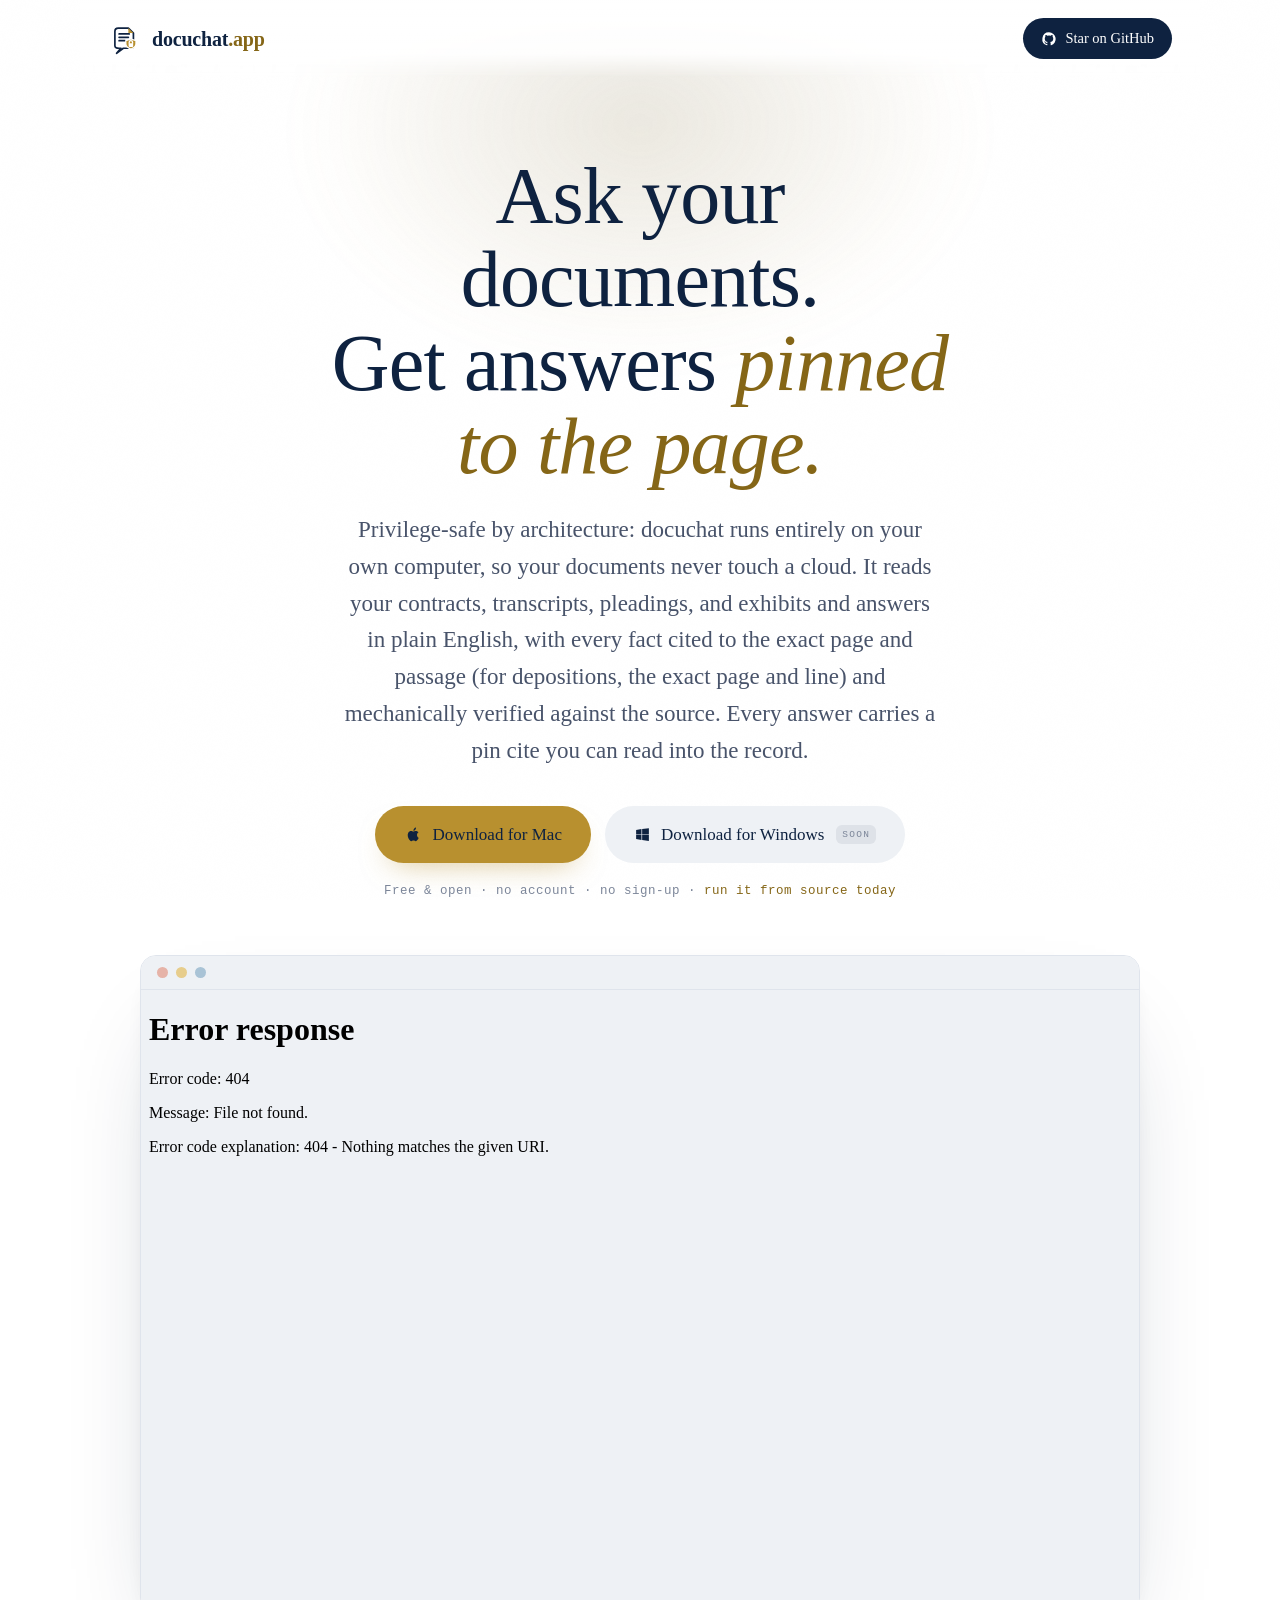
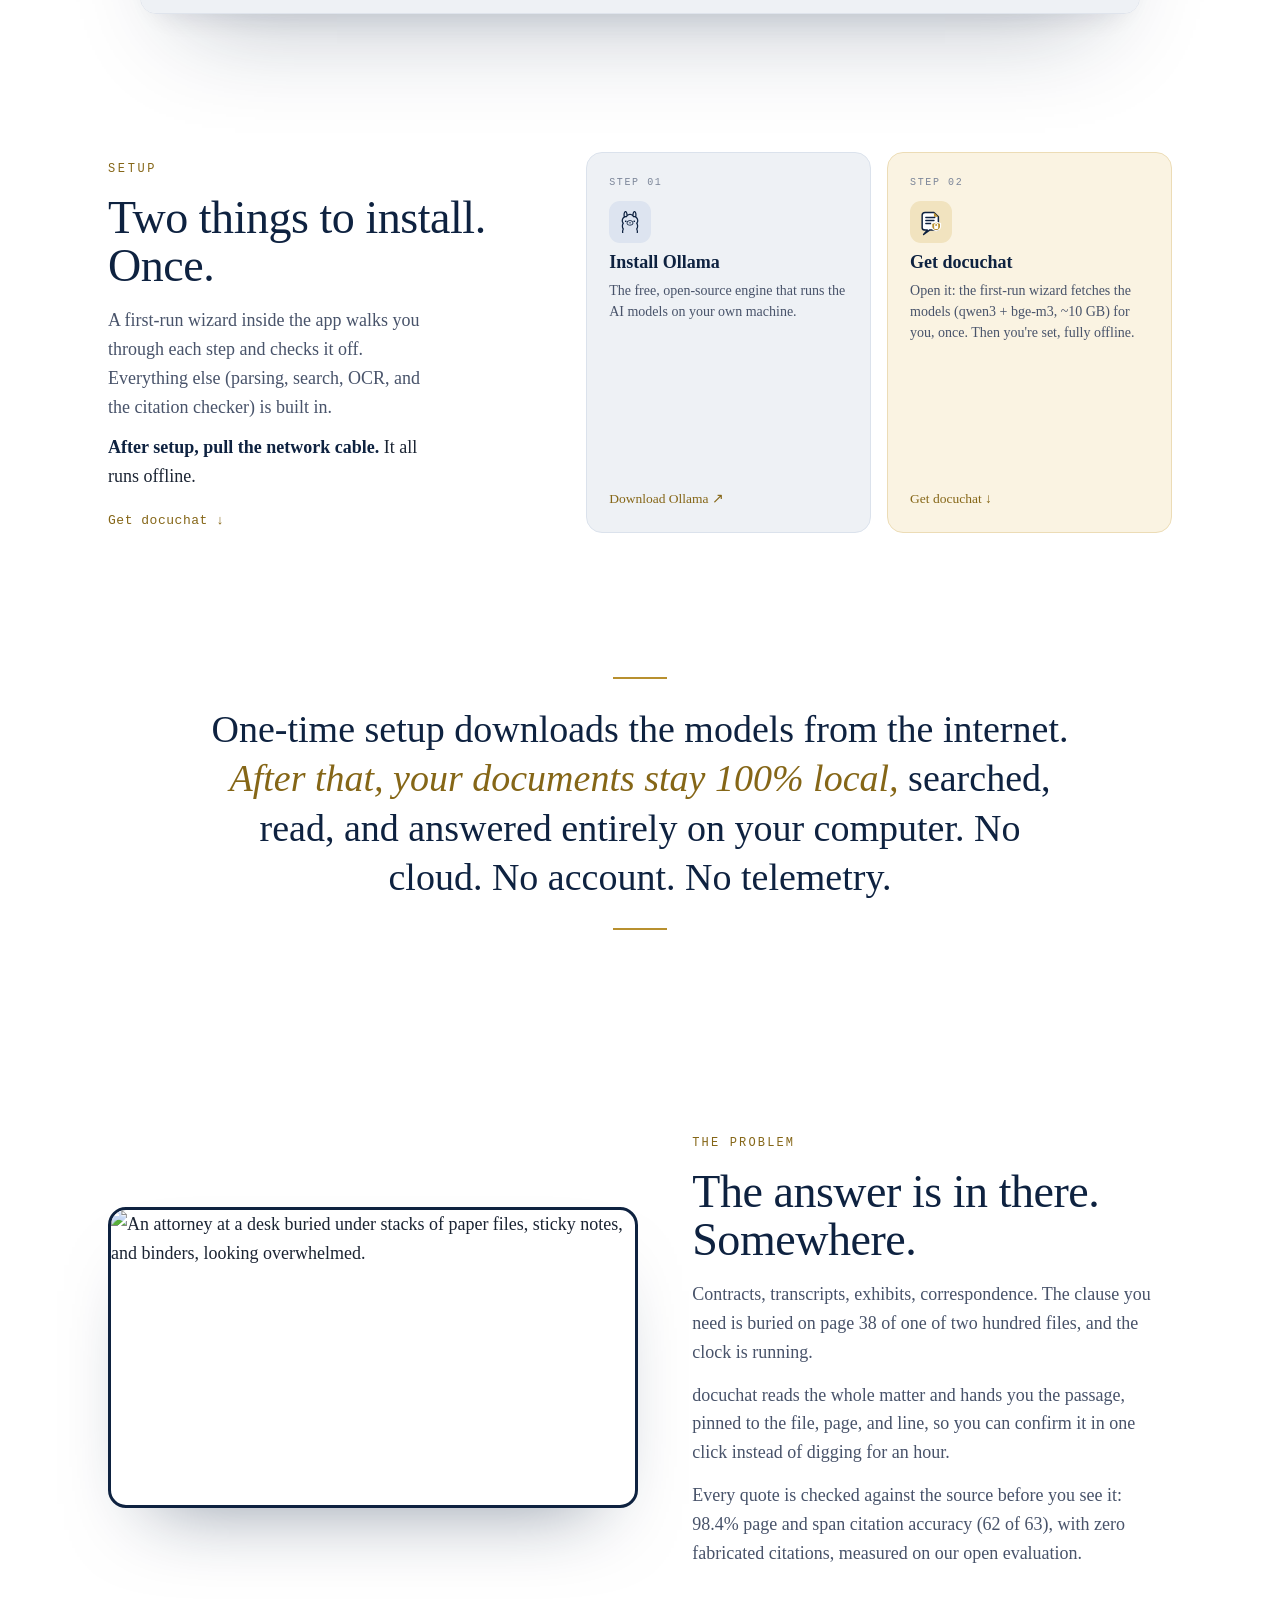
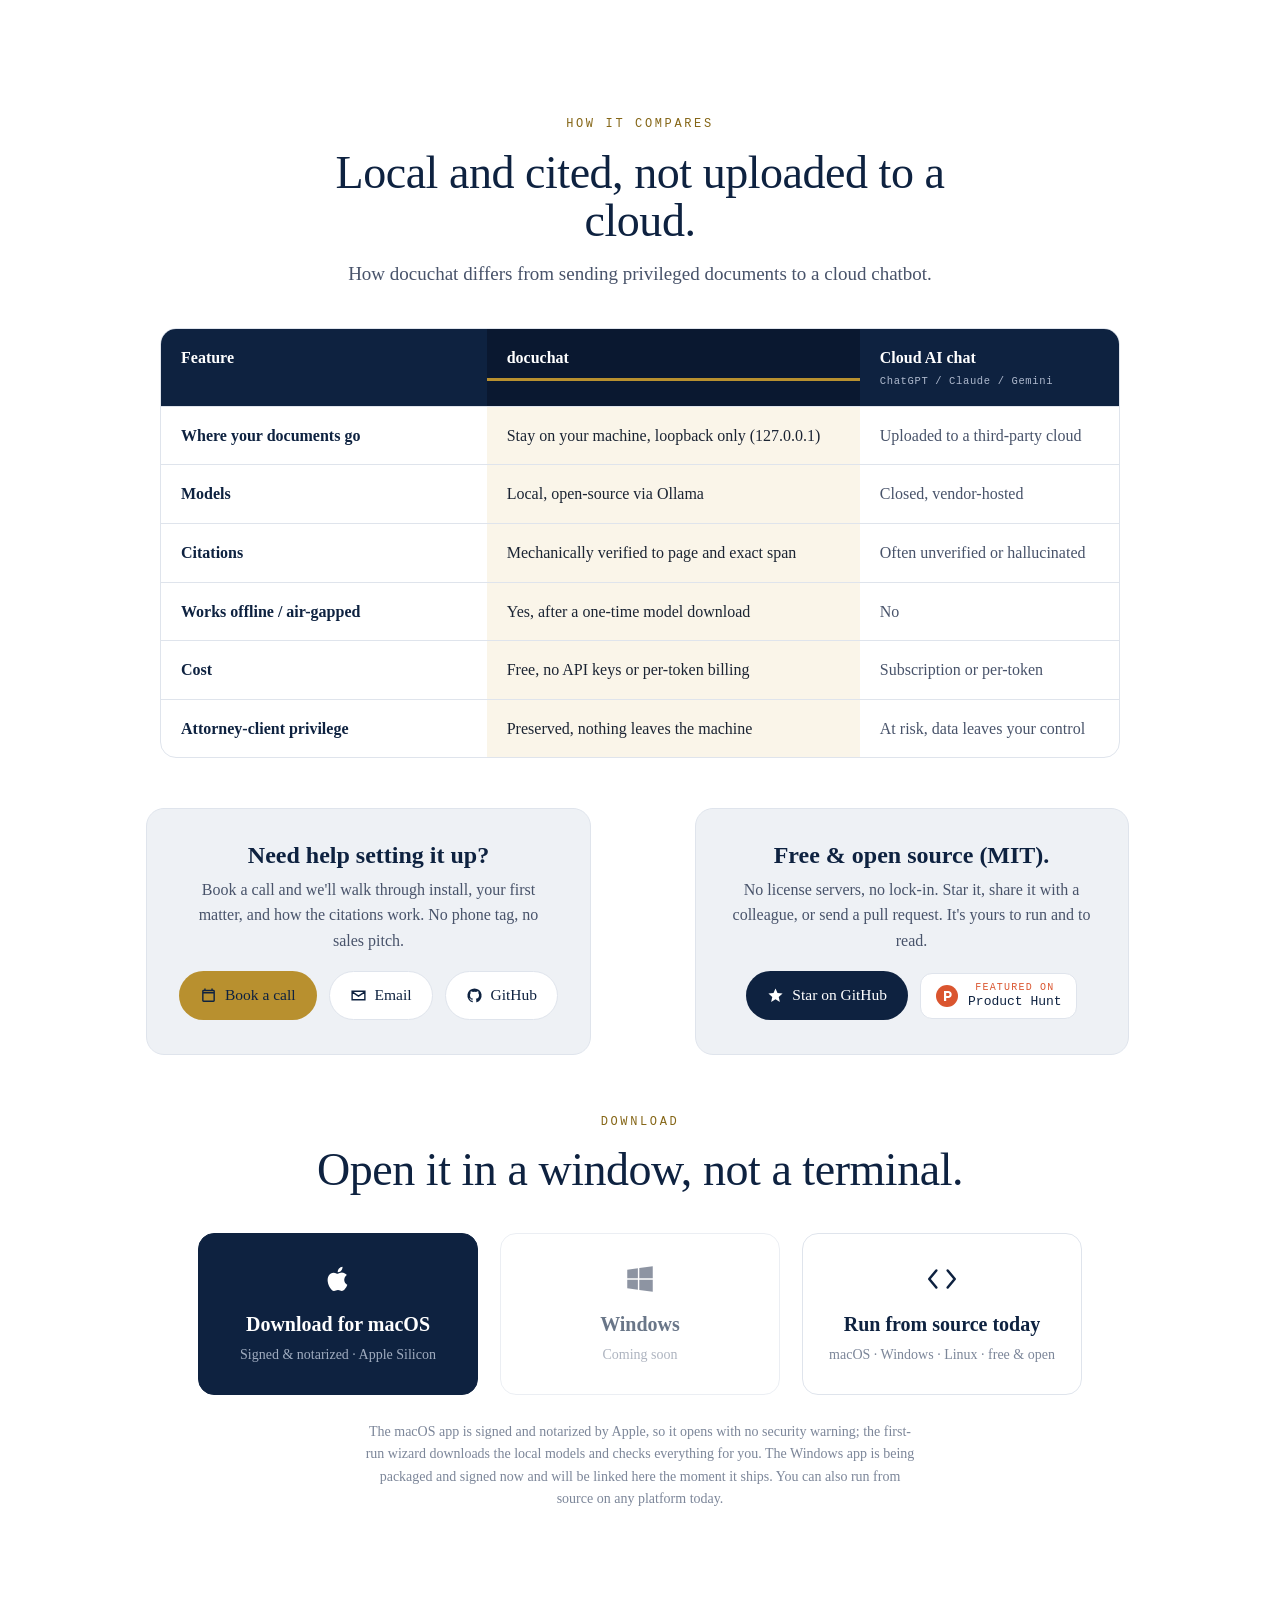
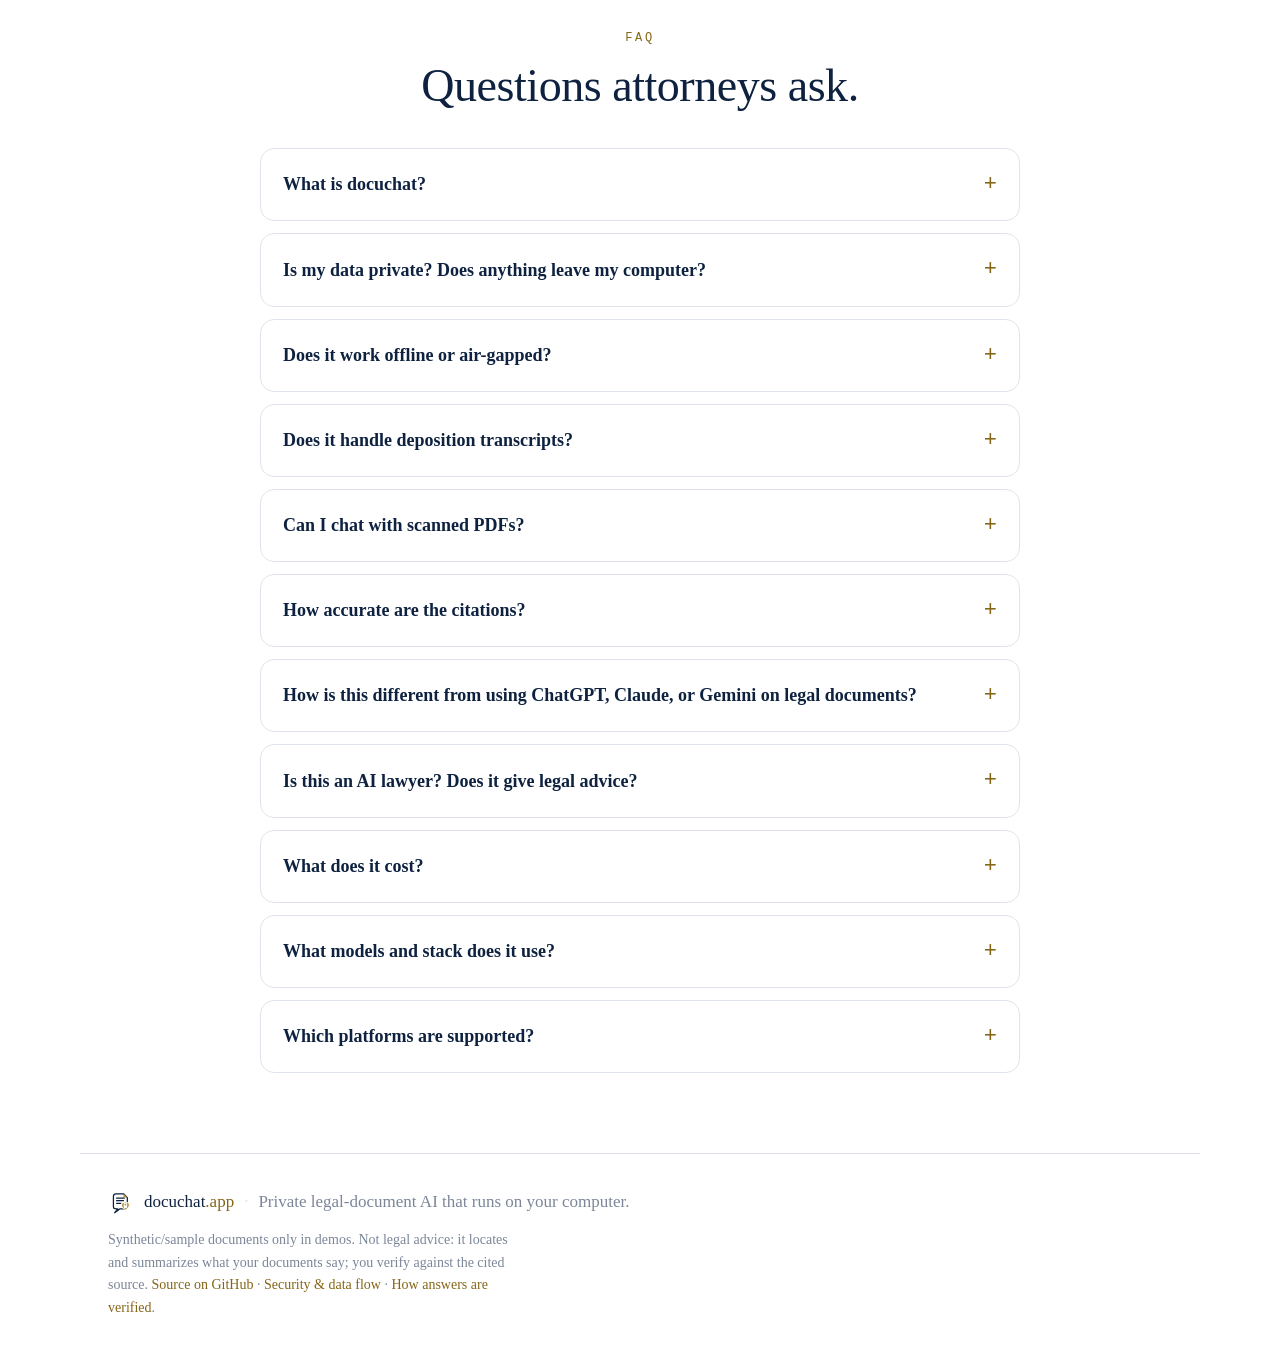
==== commit ee9fd959: "feat(site): hero Mac CTA is a live download (drop 'soon', link to DMG) The macOS app shipped (v0.1.0" ====
--- a/site/index.html
+++ b/site/index.html
@@ -108,9 +108,9 @@
         pin cite you can read into the record.
       </p>
       <div class="hero-cta reveal" style="--d:240ms">
-        <a class="btn btn-mac" href="#get">
+        <a class="btn btn-mac" href="https://github.com/janderswag/legal-document-chat/releases/latest/download/docuchat.dmg">
           <svg viewBox="0 0 24 24" class="apple" aria-hidden="true"><path d="M16.4 12.6c0-2.2 1.8-3.3 1.9-3.4-1-1.5-2.6-1.7-3.2-1.7-1.4-.1-2.6.8-3.3.8-.7 0-1.7-.8-2.8-.8-1.5 0-2.8.8-3.6 2.2-1.5 2.6-.4 6.5 1.1 8.6.7 1 1.6 2.2 2.7 2.1 1.1 0 1.5-.7 2.8-.7s1.7.7 2.8.7c1.2 0 1.9-1 2.6-2 .8-1.2 1.2-2.3 1.2-2.4-.1 0-2.2-.9-2.2-3.5zM14.3 6c.6-.7 1-1.7.9-2.7-.9 0-1.9.6-2.5 1.3-.5.6-1 1.6-.9 2.6 1 .1 2-.5 2.5-1.2z"/></svg>
-          Download for Mac <span class="btn-soon">soon</span>
+          Download for Mac
         </a>
         <a class="btn btn-win" href="#get">
           <svg viewBox="0 0 24 24" class="win" aria-hidden="true"><path d="M3 5.5 10.5 4.4v7.1H3V5.5zM10.5 12.5v7.1L3 18.5v-6H10.5zM11.5 4.2 21 3v8.5h-9.5V4.2zM21 12.5V21l-9.5-1.3V12.5H21z"/></svg>
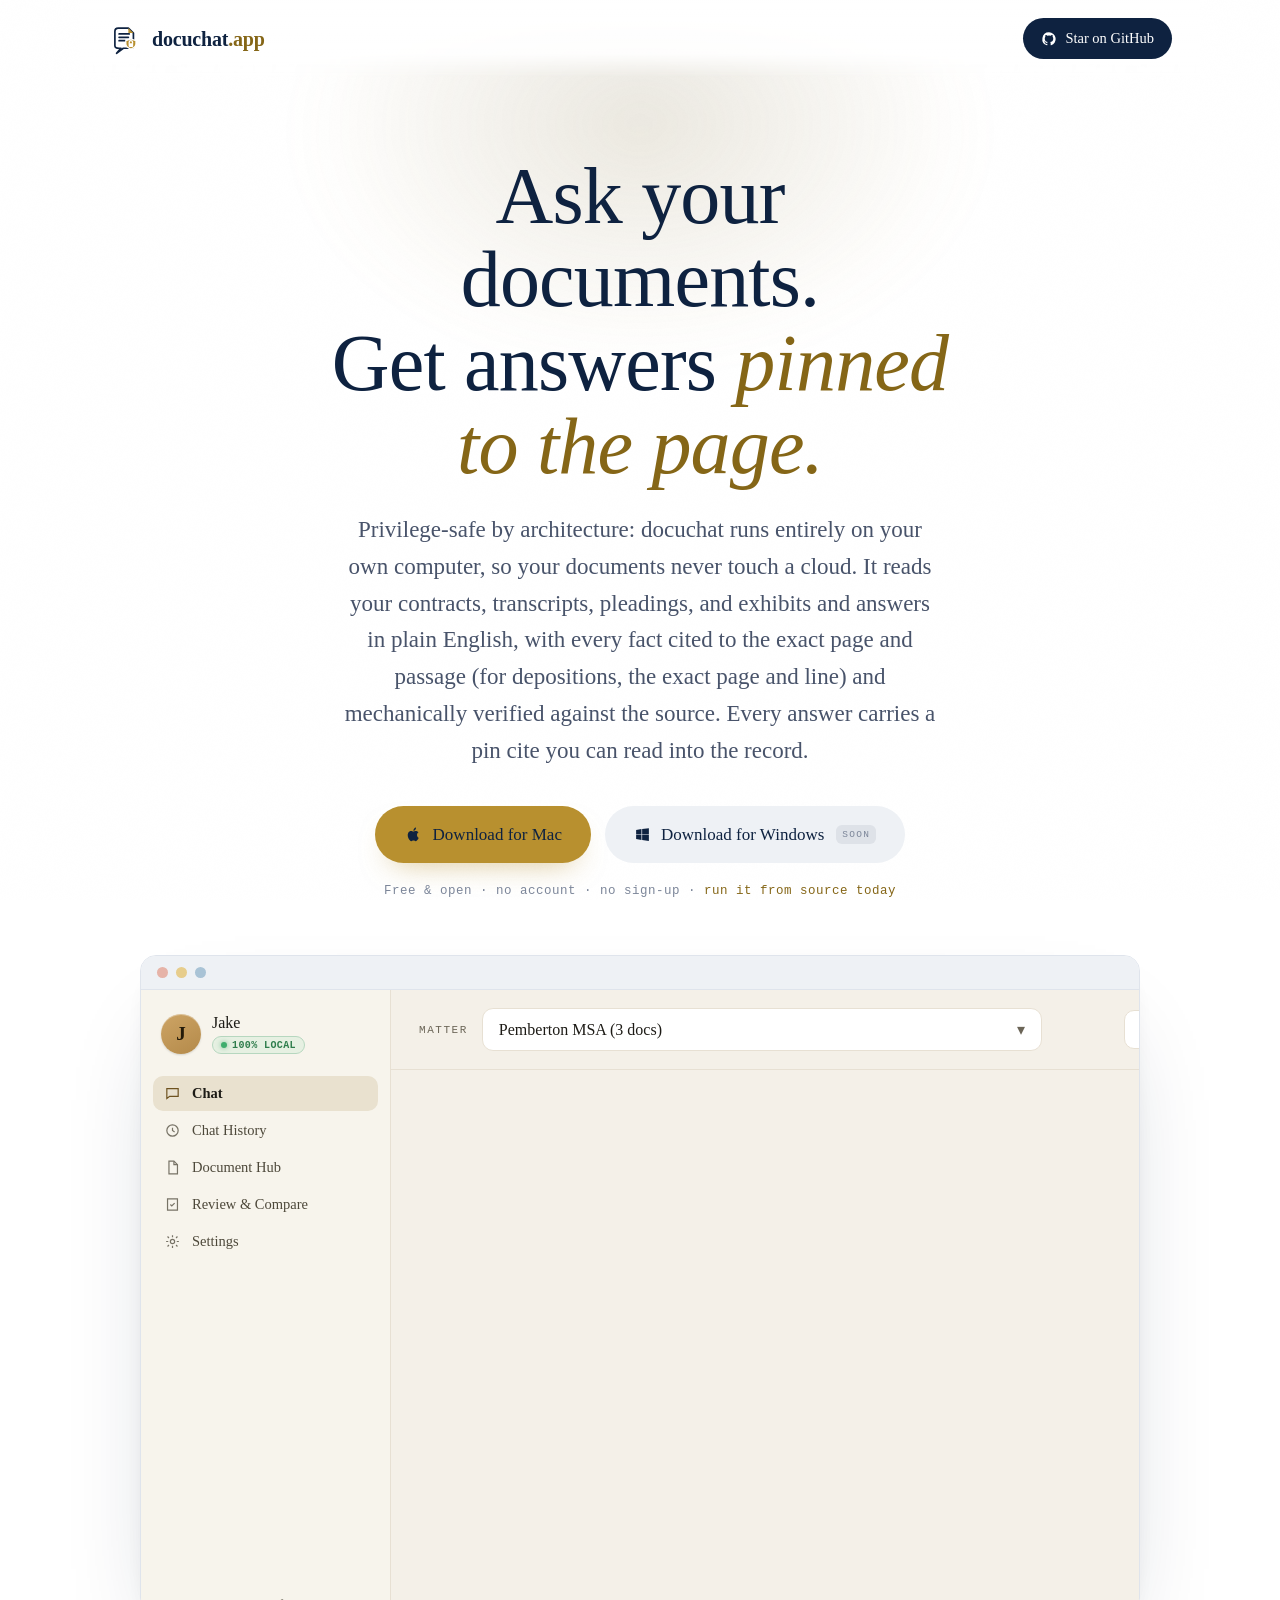
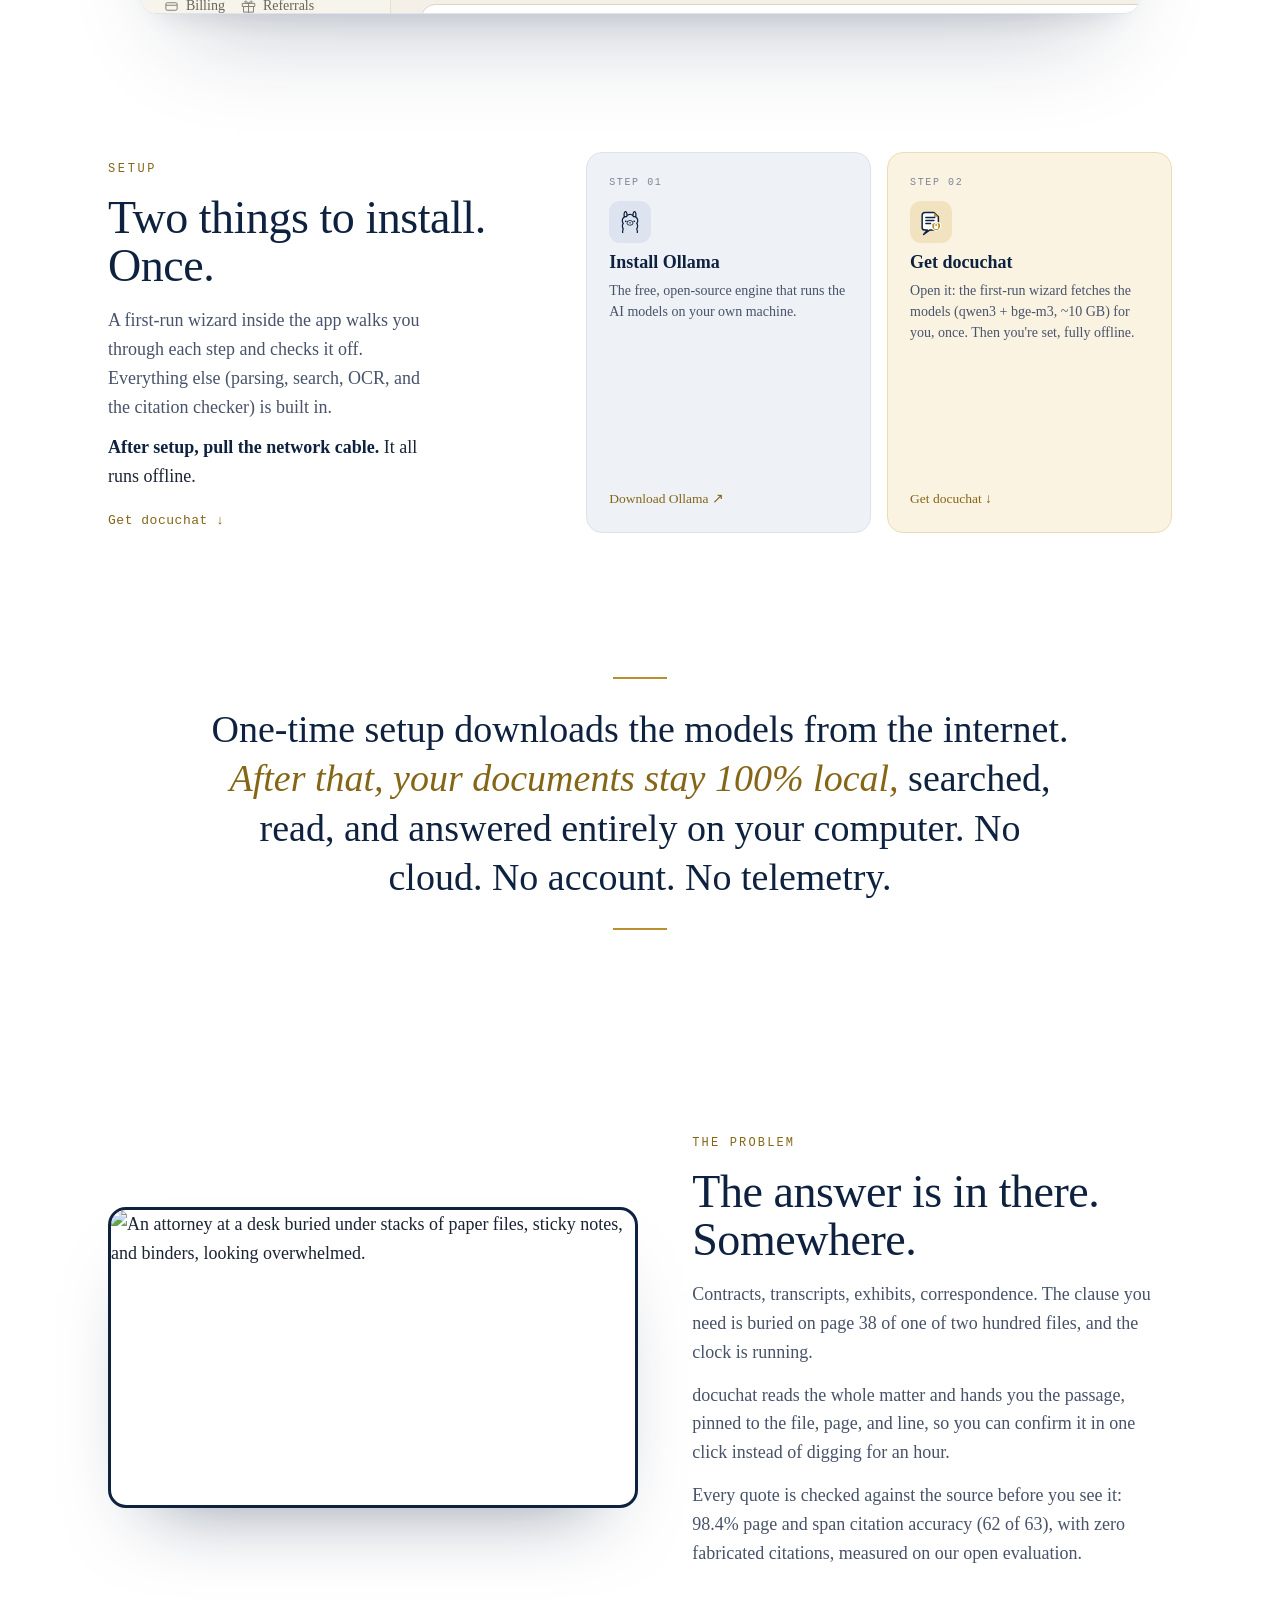
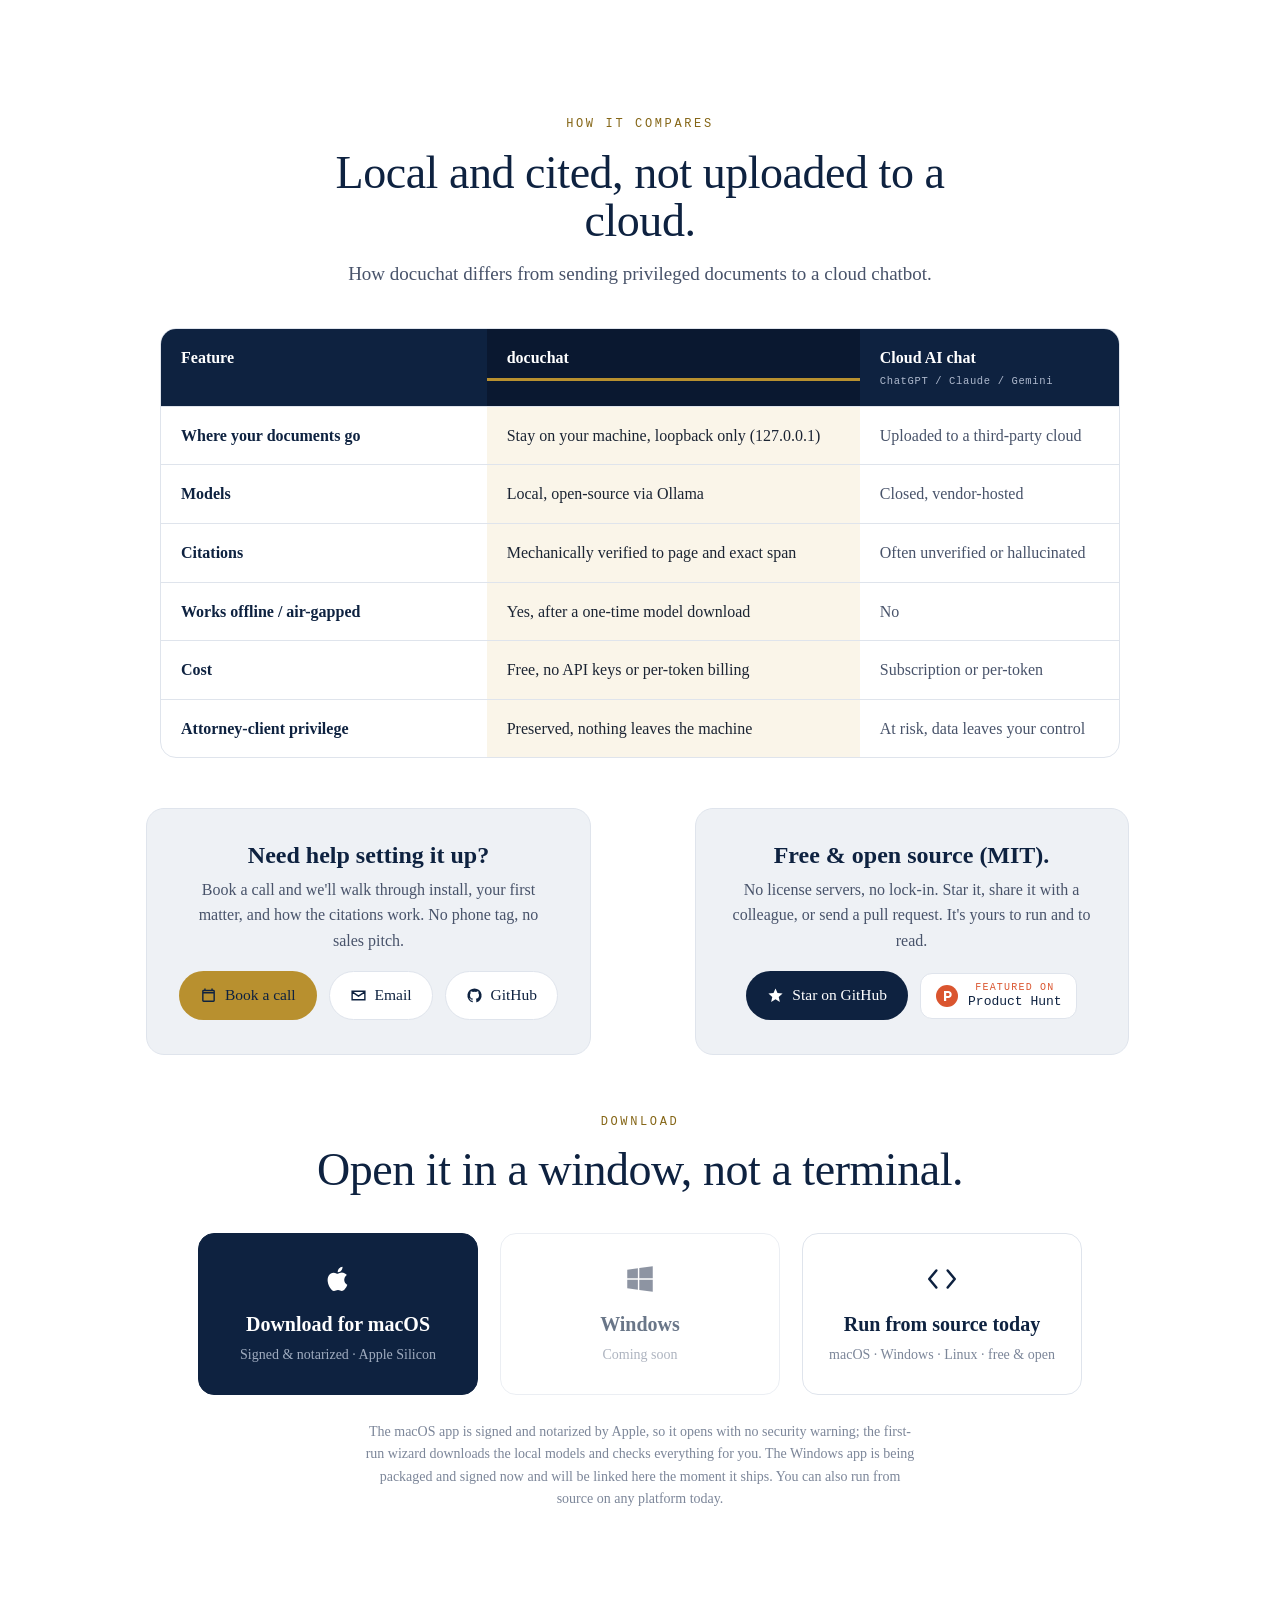
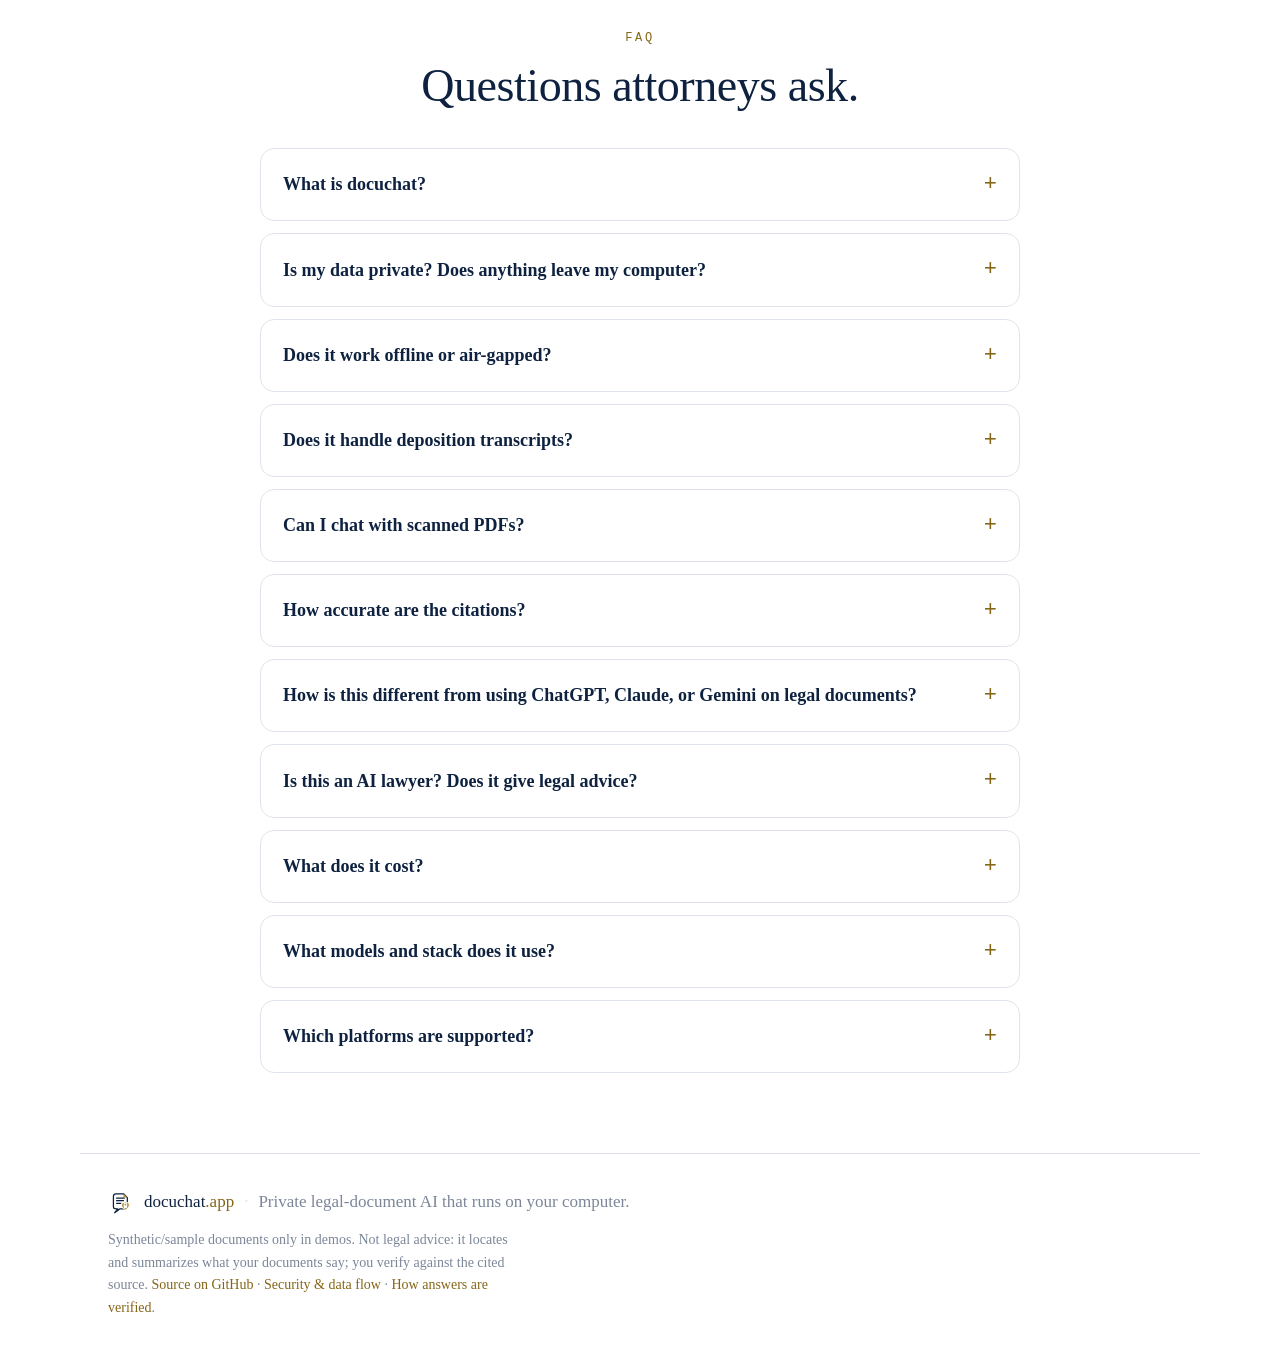
==== commit 8ef35ff6: "fix(chat): slash palette anchors to the composer, below the input (was floating over the Matter bar)" ====
--- a/site/index.html
+++ b/site/index.html
@@ -56,7 +56,7 @@
     "operatingSystem": "macOS",
     "url": "https://docuchat.app/",
     "downloadUrl": "https://github.com/janderswag/legal-document-chat/releases/latest/download/docuchat.dmg",
-    "softwareVersion": "0.1.0",
+    "softwareVersion": "0.4.3",
     "softwareLicense": "https://opensource.org/licenses/MIT",
     "description": "Private, local AI for legal documents. Ask questions across your contracts, transcripts, and exhibits and get answers pinned to the exact page and span, running 100% on your own computer. Every citation is mechanically verified against the source; no cloud, no account, no telemetry.",
     "offers": {
@@ -332,7 +332,7 @@
         </details>
         <details class="faq-item reveal">
           <summary>Is my data private? Does anything leave my computer?</summary>
-          <p>No. The query path makes no cloud calls and needs no API keys. Your documents are never uploaded to OpenAI, Anthropic, Google, or any third party. Inference, embeddings, OCR, and storage all run locally, and the service binds to loopback (127.0.0.1) only.</p>
+          <p>No. The query path makes no cloud calls and needs no API keys. Your documents are never uploaded to OpenAI, Anthropic, Google, or any third party. Inference, embeddings, OCR, and storage all run locally, and the service binds to loopback (127.0.0.1) only. If you connect an import source (Gmail, Notion, Zoom, and 25 more), that connection pulls your documents IN from that service when you ask it to; nothing goes the other way, and the security page lists every call.</p>
         </details>
         <details class="faq-item reveal">
           <summary>Does it work offline or air-gapped?</summary>
@@ -391,7 +391,7 @@
           "name": "Is my data private? Does anything leave my computer?",
           "acceptedAnswer": {
             "@type": "Answer",
-            "text": "No. The query path makes no cloud calls and needs no API keys. Your documents are never uploaded to OpenAI, Anthropic, Google, or any third party. Inference, embeddings, OCR, and storage all run locally, and the service binds to loopback (127.0.0.1) only."
+            "text": "No. The query path makes no cloud calls and needs no API keys. Your documents are never uploaded to OpenAI, Anthropic, Google, or any third party. Inference, embeddings, OCR, and storage all run locally, and the service binds to loopback (127.0.0.1) only. If you connect an import source (Gmail, Notion, Zoom, and 25 more), that connection pulls your documents IN from that service when you ask it to; nothing goes the other way, and the security page lists every call."
           }
         },
         {
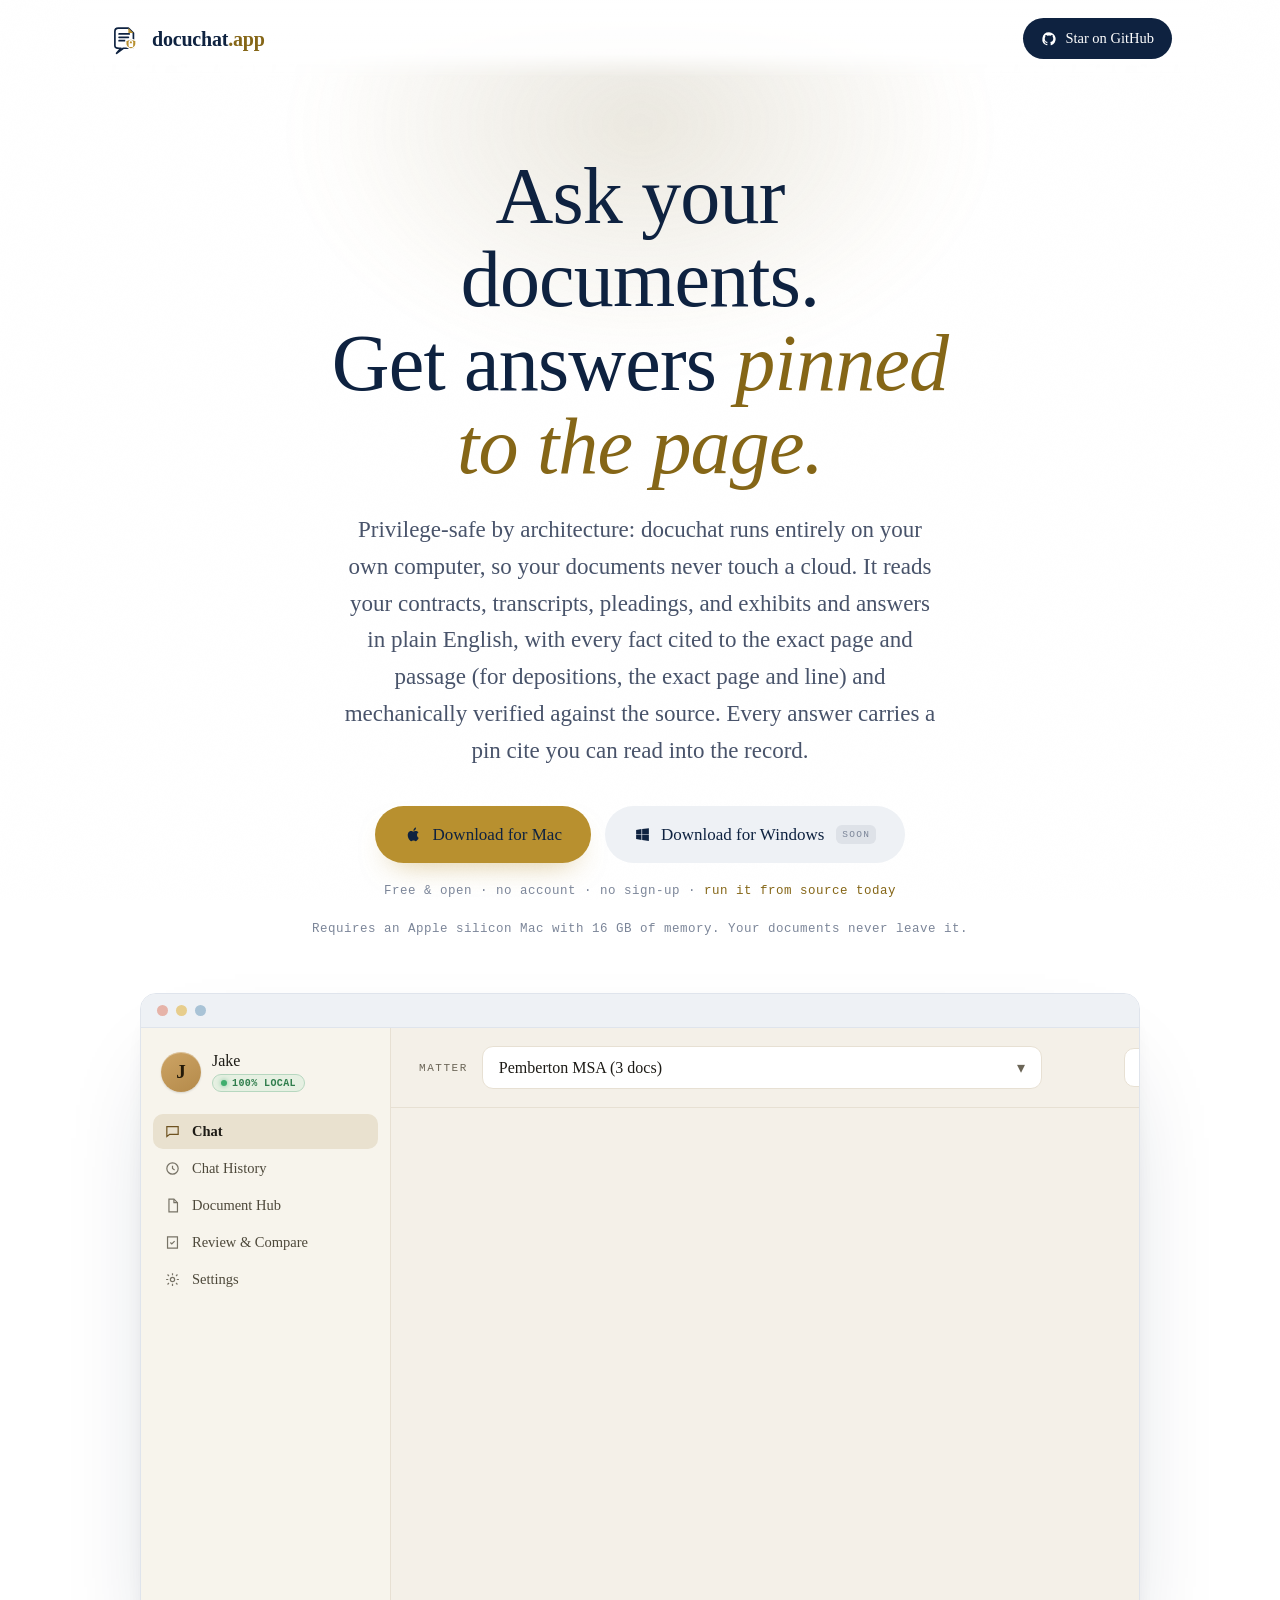
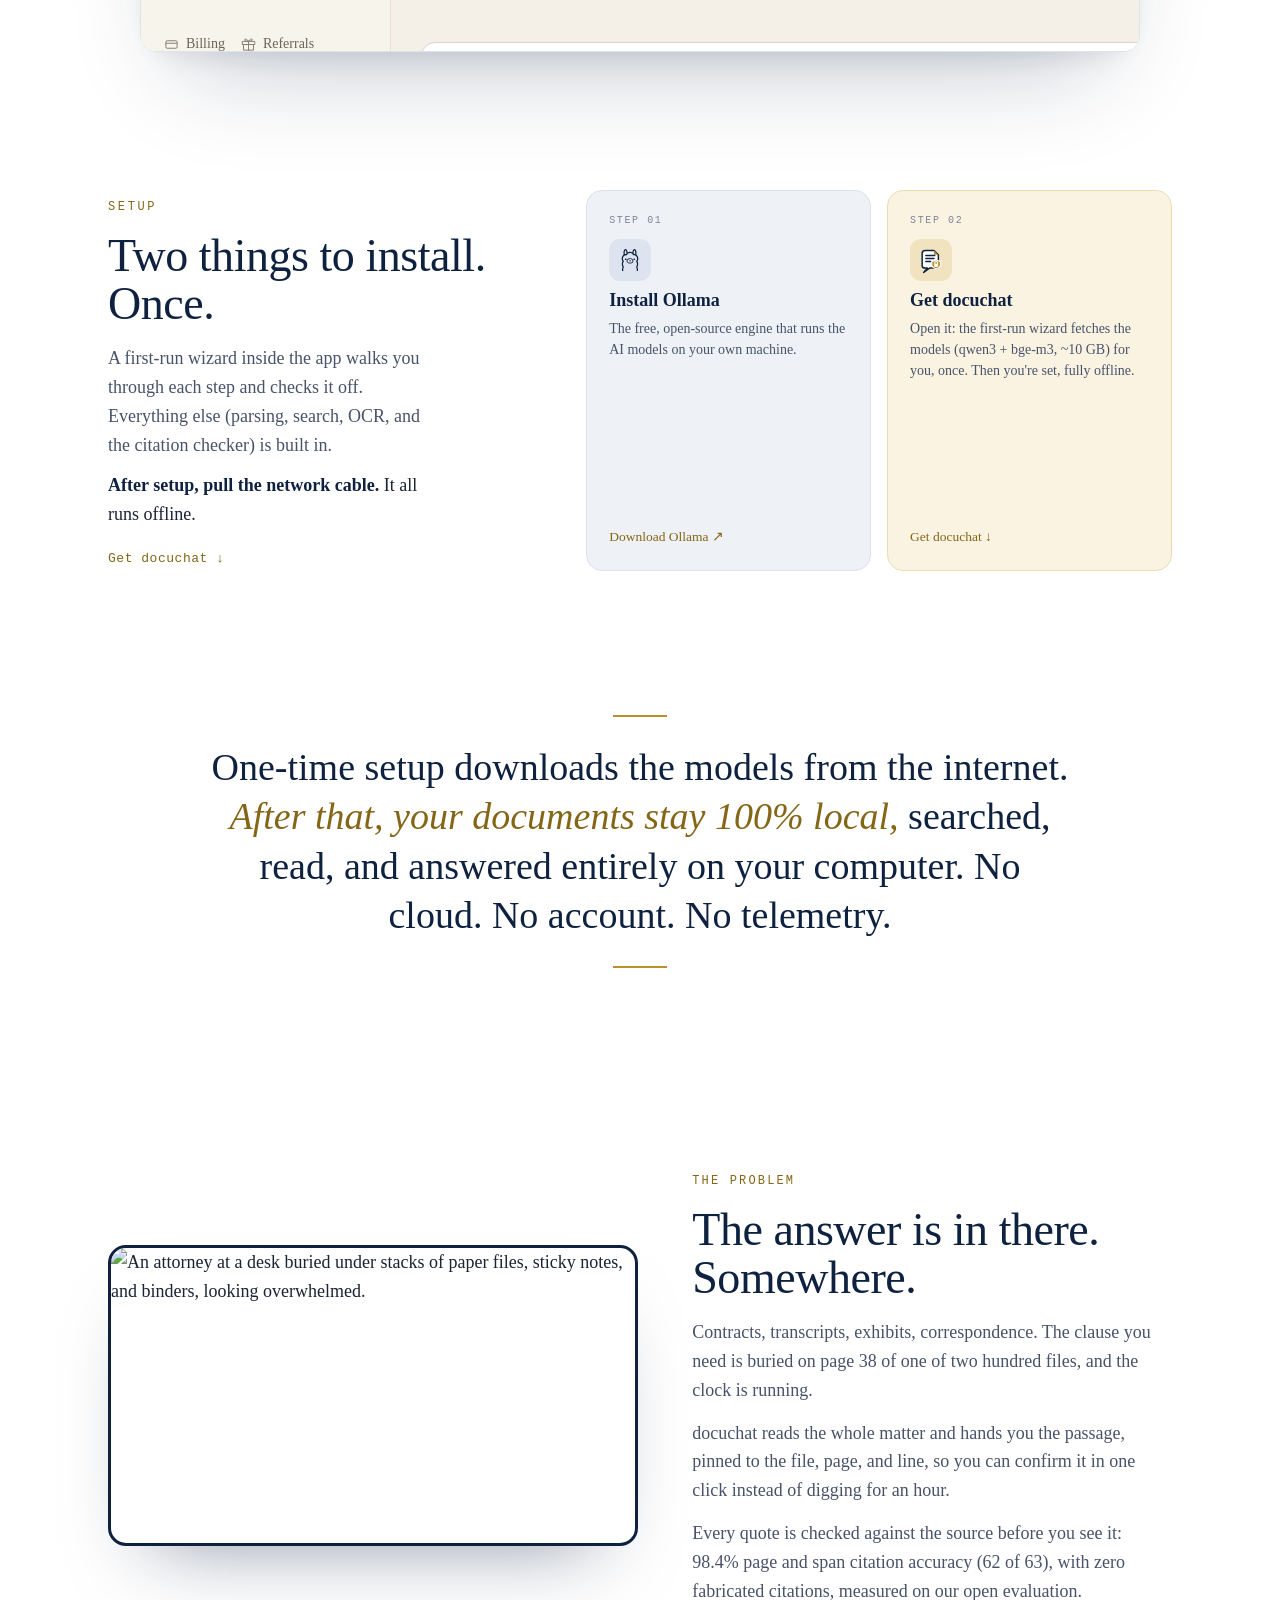
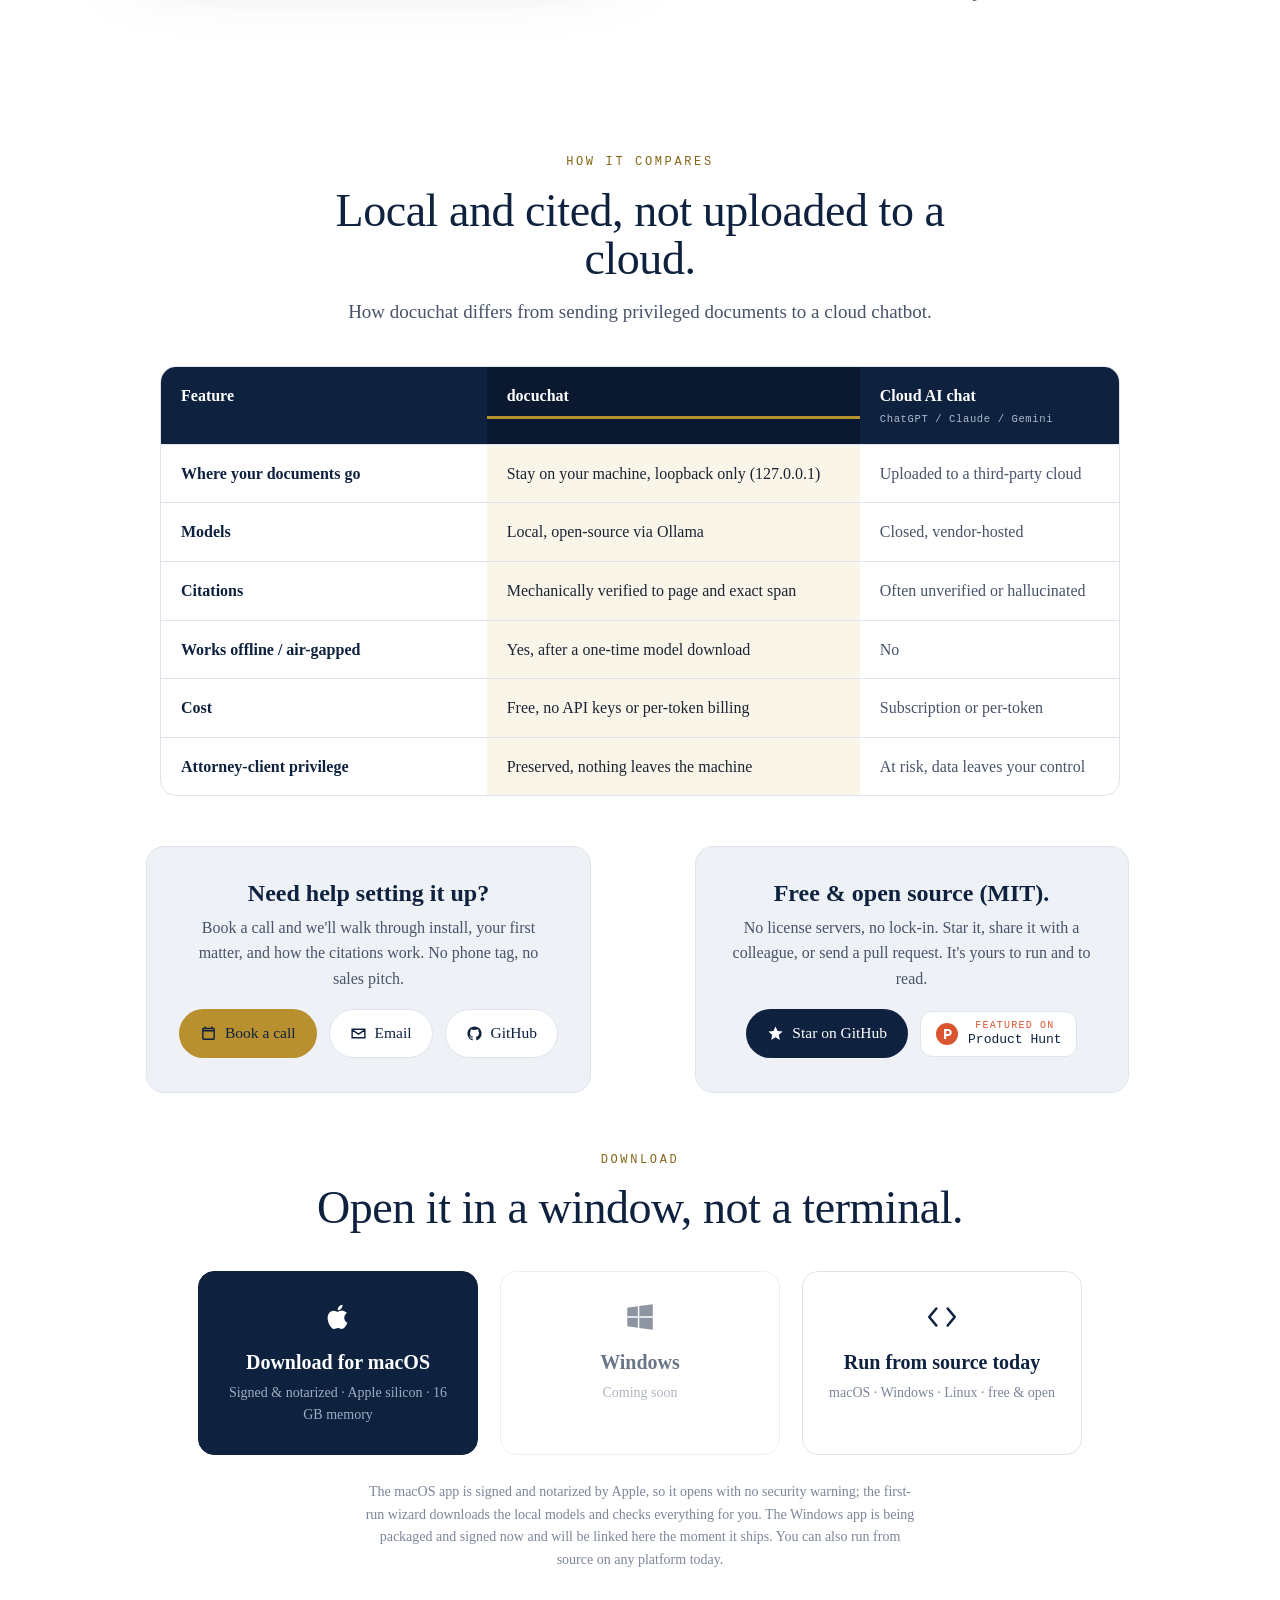
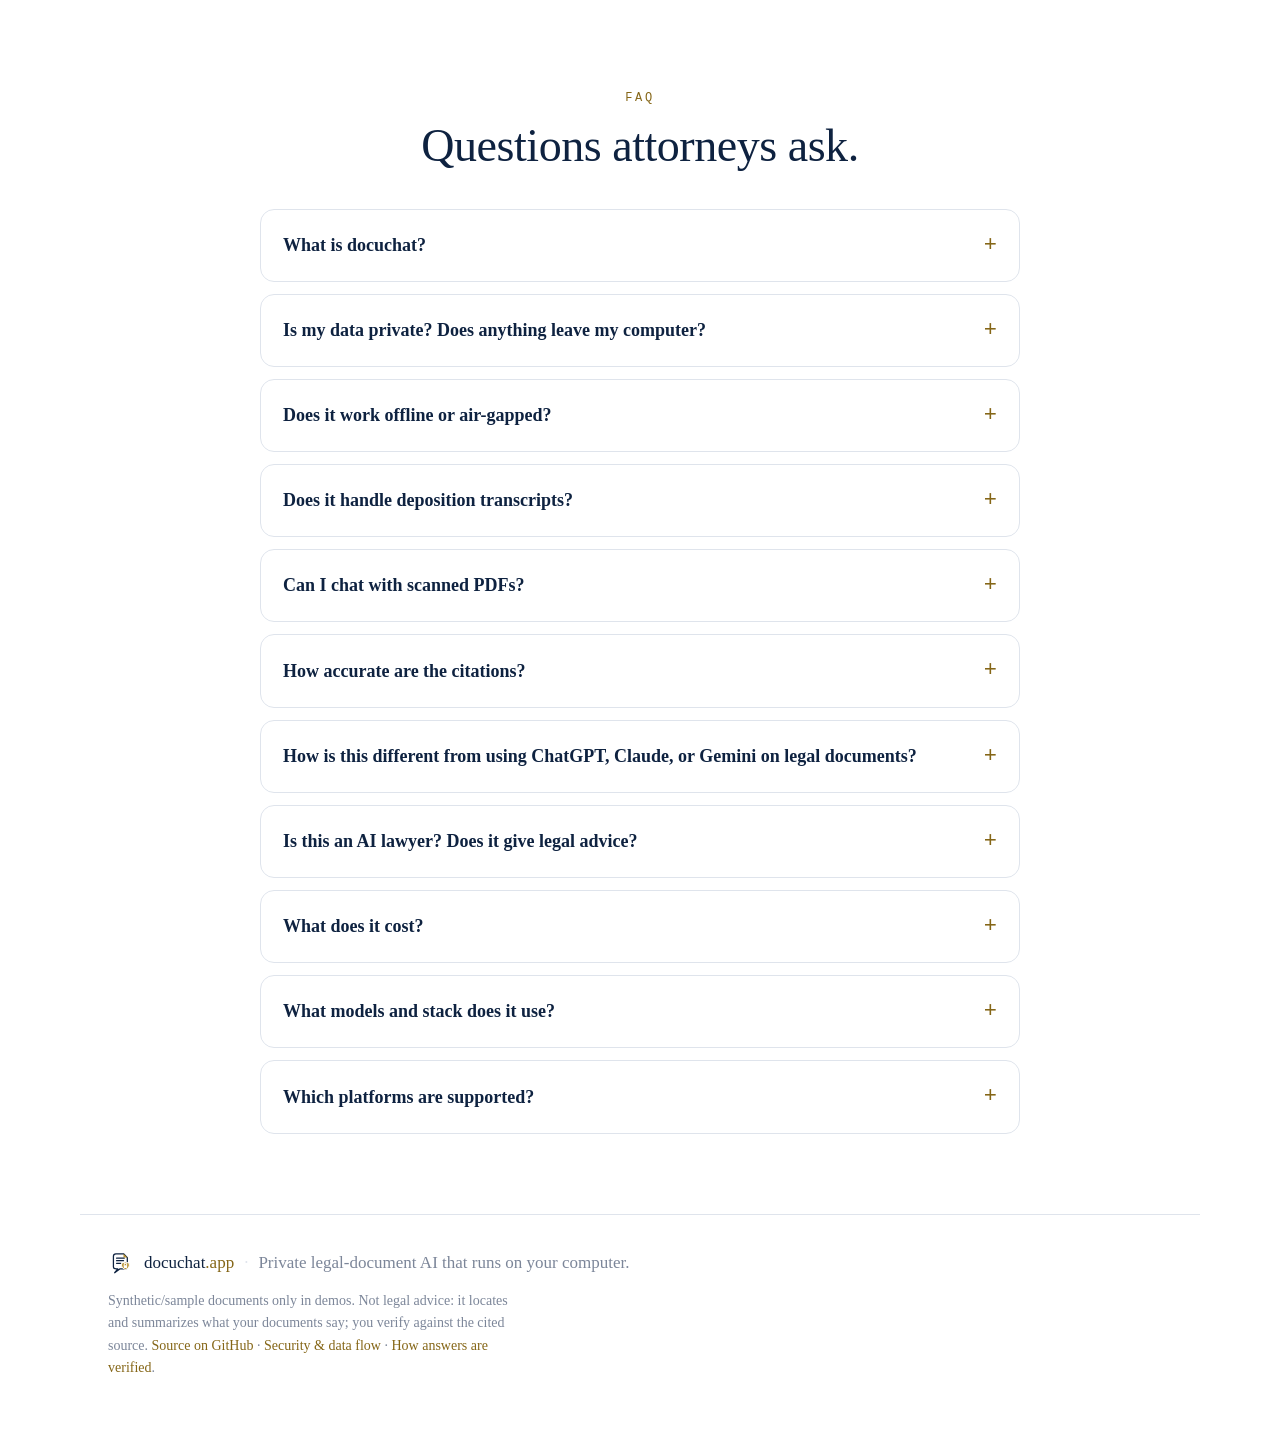
==== commit 12ae6e71: "release(v0.6.0): version bump, absence-verification caveat on every export, live G-SCOPE proof class" ====
--- a/site/index.html
+++ b/site/index.html
@@ -42,7 +42,7 @@
     "logo": "https://docuchat.app/assets/docuchat-logo.png",
     "description": "Private, local AI for legal documents that keeps every document on your own computer and cites every answer to the exact page and span.",
     "sameAs": [
-      "https://github.com/janderswag/legal-document-chat",
+      "https://github.com/janderswag/docuchat.app",
       "https://www.producthunt.com/p/legal-document-chat-for-attorneys-open/legal-document-chat-for-attorneys-open"
     ]
   }
@@ -55,8 +55,8 @@
     "applicationCategory": "BusinessApplication",
     "operatingSystem": "macOS",
     "url": "https://docuchat.app/",
-    "downloadUrl": "https://github.com/janderswag/legal-document-chat/releases/latest/download/docuchat.dmg",
-    "softwareVersion": "0.4.3",
+    "downloadUrl": "https://github.com/janderswag/docuchat.app/releases/latest/download/docuchat.dmg",
+    "softwareVersion": "0.6.0",
     "softwareLicense": "https://opensource.org/licenses/MIT",
     "description": "Private, local AI for legal documents. Ask questions across your contracts, transcripts, and exhibits and get answers pinned to the exact page and span, running 100% on your own computer. Every citation is mechanically verified against the source; no cloud, no account, no telemetry.",
     "offers": {
@@ -85,7 +85,7 @@
       <span class="wordmark-text">docuchat<span class="tld">.app</span></span>
     </a>
     <nav class="topnav">
-      <a class="nav-gh" href="https://github.com/janderswag/legal-document-chat" target="_blank" rel="noopener noreferrer" aria-label="docuchat on GitHub">
+      <a class="nav-gh" href="https://github.com/janderswag/docuchat.app" target="_blank" rel="noopener noreferrer" aria-label="docuchat on GitHub">
         <svg viewBox="0 0 24 24" aria-hidden="true"><path d="M12 2a10 10 0 0 0-3.16 19.49c.5.09.68-.22.68-.48v-1.7c-2.78.6-3.37-1.34-3.37-1.34-.46-1.16-1.11-1.47-1.11-1.47-.91-.62.07-.6.07-.6 1 .07 1.53 1.03 1.53 1.03.89 1.53 2.34 1.09 2.91.83.09-.65.35-1.09.63-1.34-2.22-.25-4.55-1.11-4.55-4.94 0-1.09.39-1.98 1.03-2.68-.1-.25-.45-1.27.1-2.65 0 0 .84-.27 2.75 1.02a9.5 9.5 0 0 1 5 0c1.91-1.29 2.75-1.02 2.75-1.02.55 1.38.2 2.4.1 2.65.64.7 1.03 1.59 1.03 2.68 0 3.84-2.34 4.69-4.57 4.94.36.31.68.92.68 1.85v2.74c0 .27.18.58.69.48A10 10 0 0 0 12 2z"/></svg>
         Star on GitHub
       </a>
@@ -108,7 +108,7 @@
         pin cite you can read into the record.
       </p>
       <div class="hero-cta reveal" style="--d:240ms">
-        <a class="btn btn-mac" href="https://github.com/janderswag/legal-document-chat/releases/latest/download/docuchat.dmg">
+        <a class="btn btn-mac" href="https://github.com/janderswag/docuchat.app/releases/latest/download/docuchat.dmg">
           <svg viewBox="0 0 24 24" class="apple" aria-hidden="true"><path d="M16.4 12.6c0-2.2 1.8-3.3 1.9-3.4-1-1.5-2.6-1.7-3.2-1.7-1.4-.1-2.6.8-3.3.8-.7 0-1.7-.8-2.8-.8-1.5 0-2.8.8-3.6 2.2-1.5 2.6-.4 6.5 1.1 8.6.7 1 1.6 2.2 2.7 2.1 1.1 0 1.5-.7 2.8-.7s1.7.7 2.8.7c1.2 0 1.9-1 2.6-2 .8-1.2 1.2-2.3 1.2-2.4-.1 0-2.2-.9-2.2-3.5zM14.3 6c.6-.7 1-1.7.9-2.7-.9 0-1.9.6-2.5 1.3-.5.6-1 1.6-.9 2.6 1 .1 2-.5 2.5-1.2z"/></svg>
           Download for Mac
         </a>
@@ -118,6 +118,7 @@
         </a>
       </div>
       <p class="hero-fineprint reveal" style="--d:320ms">Free &amp; open &middot; no account &middot; no sign-up &middot; <a href="#get">run it from source today</a></p>
+      <p class="hero-fineprint reveal" style="--d:360ms">Requires an Apple silicon Mac with 16 GB of memory. Your documents never leave it.</p>
 
       <!-- Product shot, directly under the buttons: the LIVE animated demo (auto-plays, loops).
            Swap the iframe src for a real screen-recording later. -->
@@ -265,7 +266,7 @@
             <svg viewBox="0 0 24 24" aria-hidden="true"><path d="M3 6h18v12H3zM3 7l9 6 9-6" fill="none" stroke="currentColor" stroke-width="2"/></svg>
             Email
           </a>
-          <a class="band-btn ghost" href="https://github.com/janderswag/legal-document-chat" target="_blank" rel="noopener noreferrer">
+          <a class="band-btn ghost" href="https://github.com/janderswag/docuchat.app" target="_blank" rel="noopener noreferrer">
             <svg viewBox="0 0 24 24" aria-hidden="true"><path d="M12 2a10 10 0 0 0-3.16 19.49c.5.09.68-.22.68-.48v-1.7c-2.78.6-3.37-1.34-3.37-1.34-.46-1.16-1.11-1.47-1.11-1.47-.91-.62.07-.6.07-.6 1 .07 1.53 1.03 1.53 1.03.89 1.53 2.34 1.09 2.91.83.09-.65.35-1.09.63-1.34-2.22-.25-4.55-1.11-4.55-4.94 0-1.09.39-1.98 1.03-2.68-.1-.25-.45-1.27.1-2.65 0 0 .84-.27 2.75 1.02a9.5 9.5 0 0 1 5 0c1.91-1.29 2.75-1.02 2.75-1.02.55 1.38.2 2.4.1 2.65.64.7 1.03 1.59 1.03 2.68 0 3.84-2.34 4.69-4.57 4.94.36.31.68.92.68 1.85v2.74c0 .27.18.58.69.48A10 10 0 0 0 12 2z"/></svg>
             GitHub
           </a>
@@ -277,7 +278,7 @@
         <p>No license servers, no lock-in. Star it, share it with a colleague, or send a pull request.
            It's yours to run and to read.</p>
         <div class="band-actions">
-          <a class="band-btn dark" href="https://github.com/janderswag/legal-document-chat" target="_blank" rel="noopener noreferrer">
+          <a class="band-btn dark" href="https://github.com/janderswag/docuchat.app" target="_blank" rel="noopener noreferrer">
             <svg viewBox="0 0 24 24" aria-hidden="true"><path d="M12 17.3l-6.18 3.7 1.64-7.03L2 9.24l7.19-.61L12 2l2.81 6.63 7.19.61-5.46 4.73L18.18 21z"/></svg>
             Star on GitHub
           </a>
@@ -297,17 +298,17 @@
         <h2>Open it in a window, not a terminal.</h2>
       </header>
       <div class="get-cards">
-        <a class="dl dl-mac" href="https://github.com/janderswag/legal-document-chat/releases/latest/download/docuchat.dmg">
+        <a class="dl dl-mac" href="https://github.com/janderswag/docuchat.app/releases/latest/download/docuchat.dmg">
           <svg viewBox="0 0 24 24" class="apple" aria-hidden="true"><path d="M16.4 12.6c0-2.2 1.8-3.3 1.9-3.4-1-1.5-2.6-1.7-3.2-1.7-1.4-.1-2.6.8-3.3.8-.7 0-1.7-.8-2.8-.8-1.5 0-2.8.8-3.6 2.2-1.5 2.6-.4 6.5 1.1 8.6.7 1 1.6 2.2 2.7 2.1 1.1 0 1.5-.7 2.8-.7s1.7.7 2.8.7c1.2 0 1.9-1 2.6-2 .8-1.2 1.2-2.3 1.2-2.4-.1 0-2.2-.9-2.2-3.5zM14.3 6c.6-.7 1-1.7.9-2.7-.9 0-1.9.6-2.5 1.3-.5.6-1 1.6-.9 2.6 1 .1 2-.5 2.5-1.2z"/></svg>
           <span class="dl-title">Download for macOS</span>
-          <span class="dl-sub">Signed &amp; notarized &middot; Apple Silicon</span>
+          <span class="dl-sub">Signed &amp; notarized &middot; Apple silicon &middot; 16 GB memory</span>
         </a>
         <div class="dl dl-win" aria-disabled="true">
           <svg viewBox="0 0 24 24" class="win" aria-hidden="true"><path d="M3 5.5 10.5 4.4v7.1H3V5.5zM10.5 12.5v7.1L3 18.5v-6H10.5zM11.5 4.2 21 3v8.5h-9.5V4.2zM21 12.5V21l-9.5-1.3V12.5H21z"/></svg>
           <span class="dl-title">Windows</span>
           <span class="dl-sub">Coming soon</span>
         </div>
-        <a class="dl dl-src" href="https://github.com/janderswag/legal-document-chat" target="_blank" rel="noopener noreferrer">
+        <a class="dl dl-src" href="https://github.com/janderswag/docuchat.app" target="_blank" rel="noopener noreferrer">
           <svg viewBox="0 0 24 24" class="srcico" aria-hidden="true" fill="none" stroke="currentColor" stroke-width="1.8" stroke-linecap="round" stroke-linejoin="round"><polyline points="8 6 3 12 8 18"/><polyline points="16 6 21 12 16 18"/></svg>
           <span class="dl-title">Run from source today</span>
           <span class="dl-sub">macOS &middot; Windows &middot; Linux &middot; free &amp; open</span>
@@ -487,7 +488,7 @@
     </div>
     <p class="muted small">Synthetic/sample documents only in demos. Not legal advice: it locates and
       summarizes what your documents say; you verify against the cited source.
-      <a href="https://github.com/janderswag/legal-document-chat" target="_blank" rel="noopener noreferrer">Source on GitHub</a> &middot;
+      <a href="https://github.com/janderswag/docuchat.app" target="_blank" rel="noopener noreferrer">Source on GitHub</a> &middot;
       <a href="security.html">Security &amp; data flow</a> &middot;
       <a href="verification.html">How answers are verified</a>.</p>
   </footer>
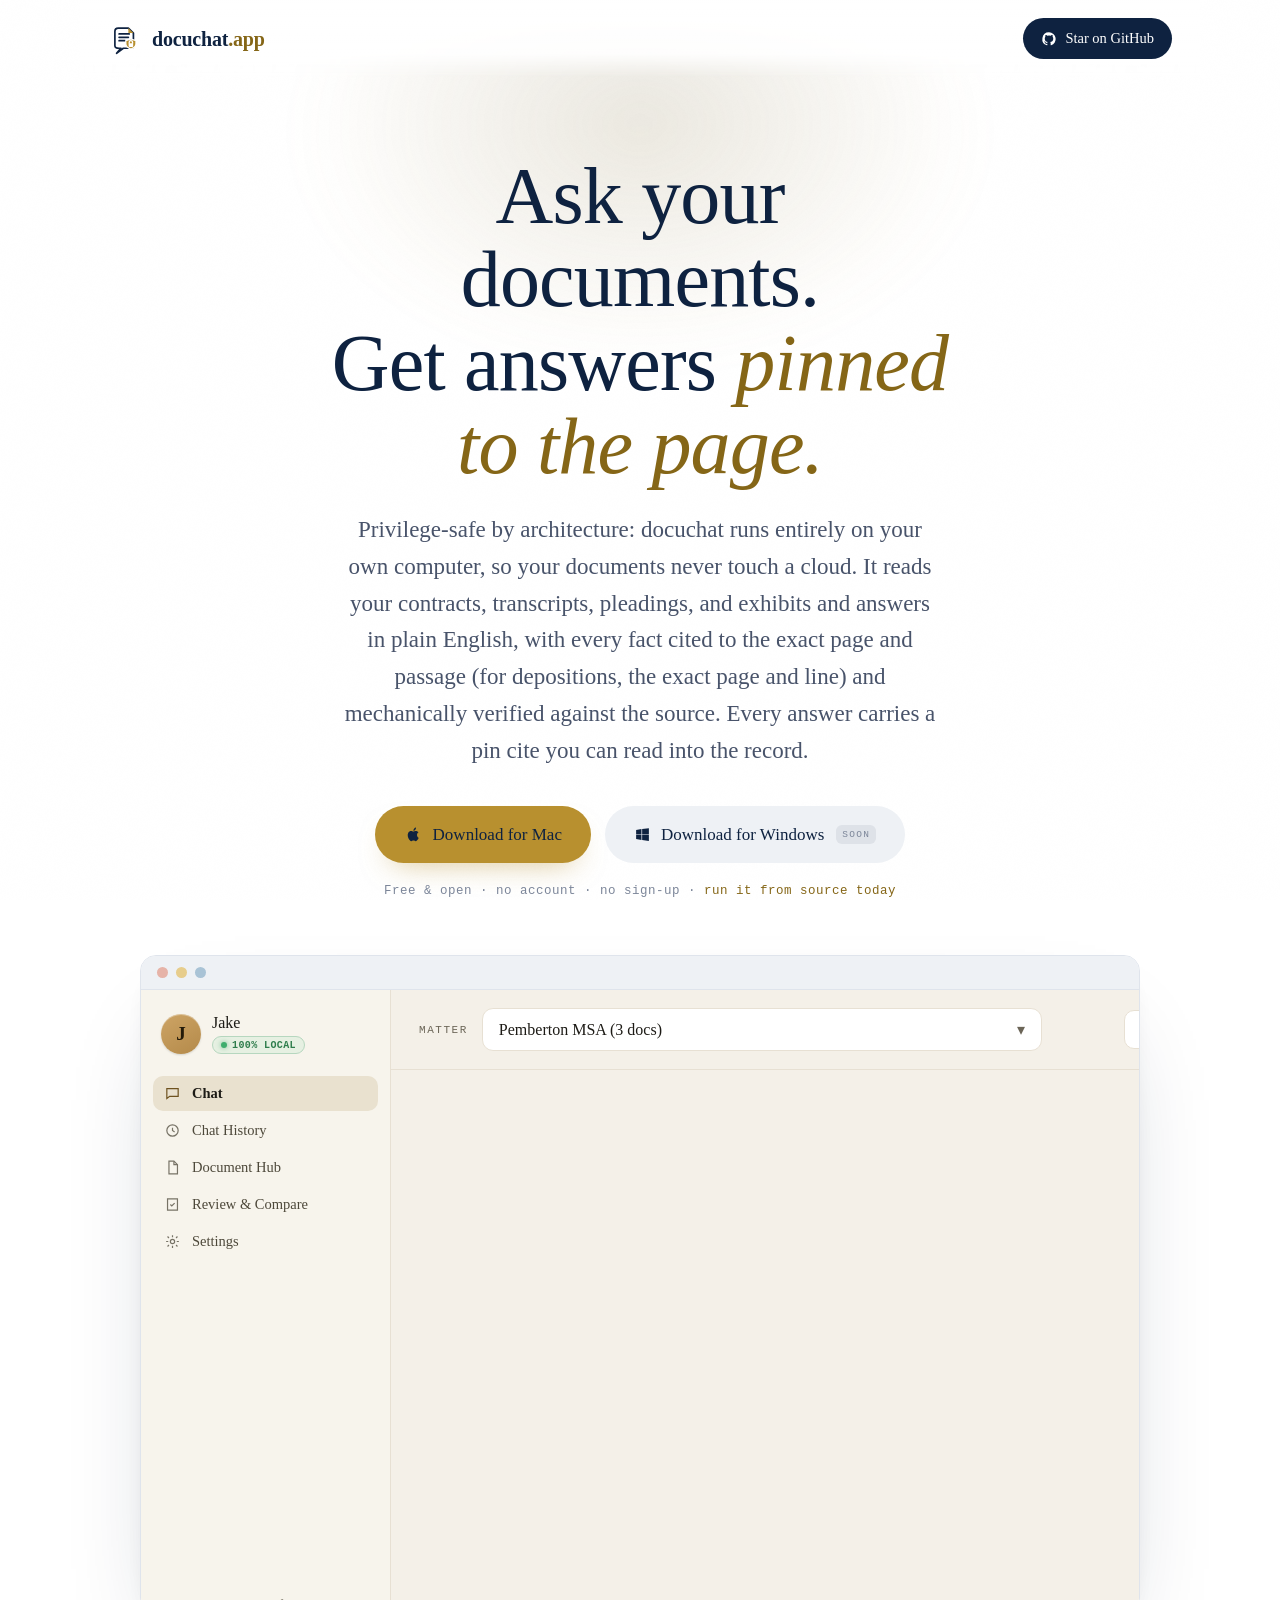
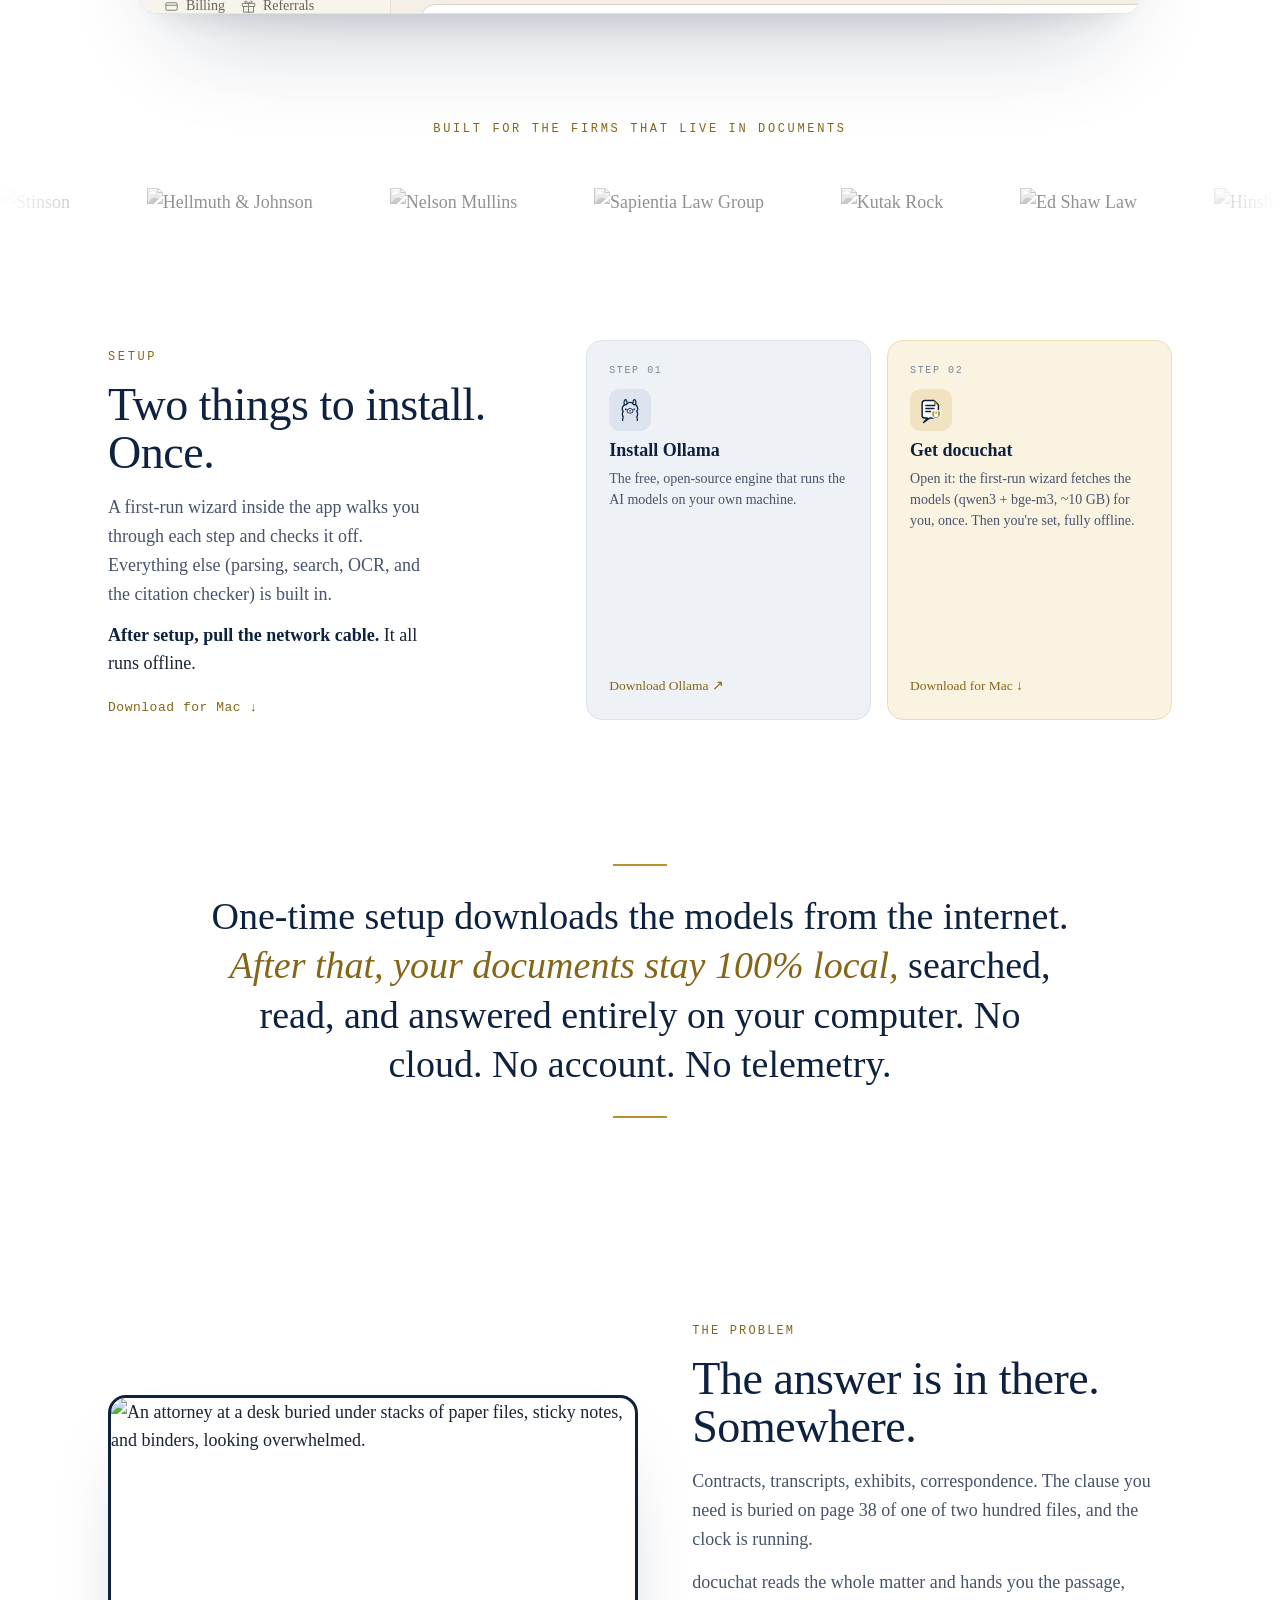
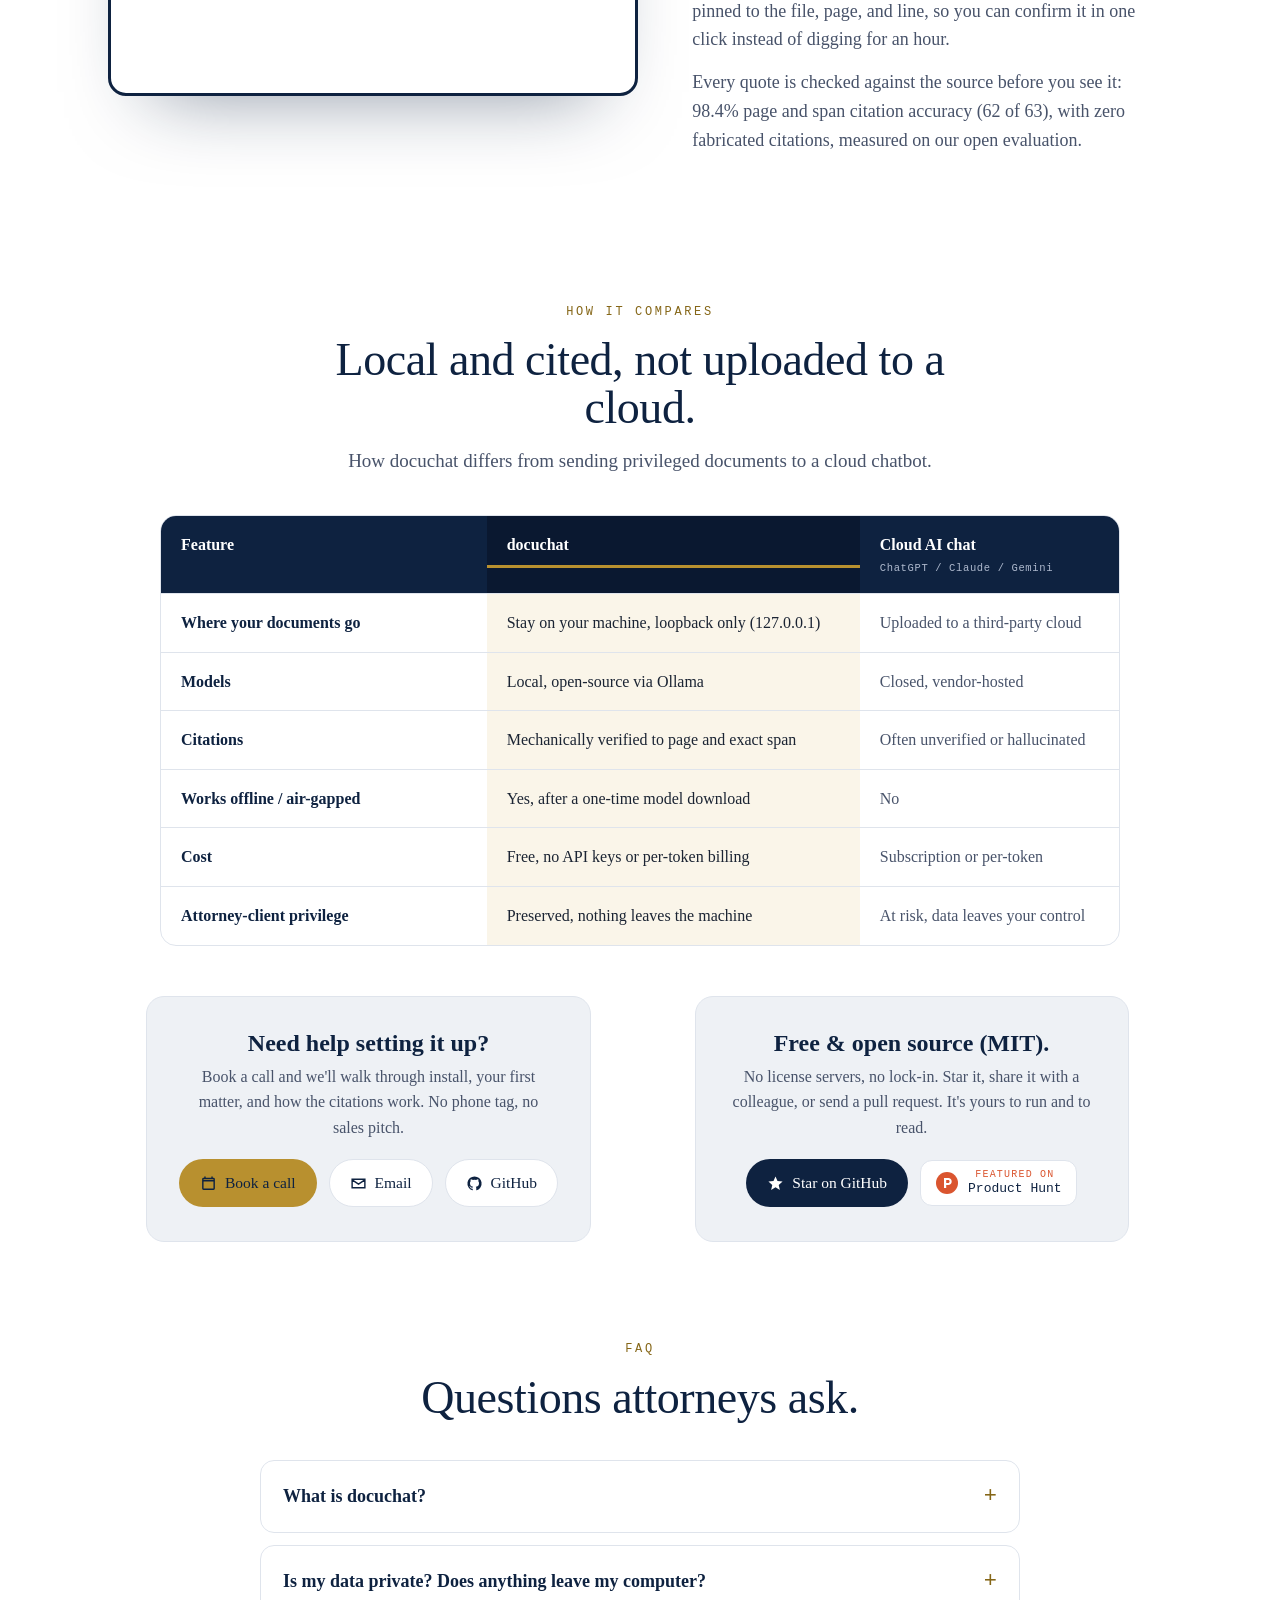
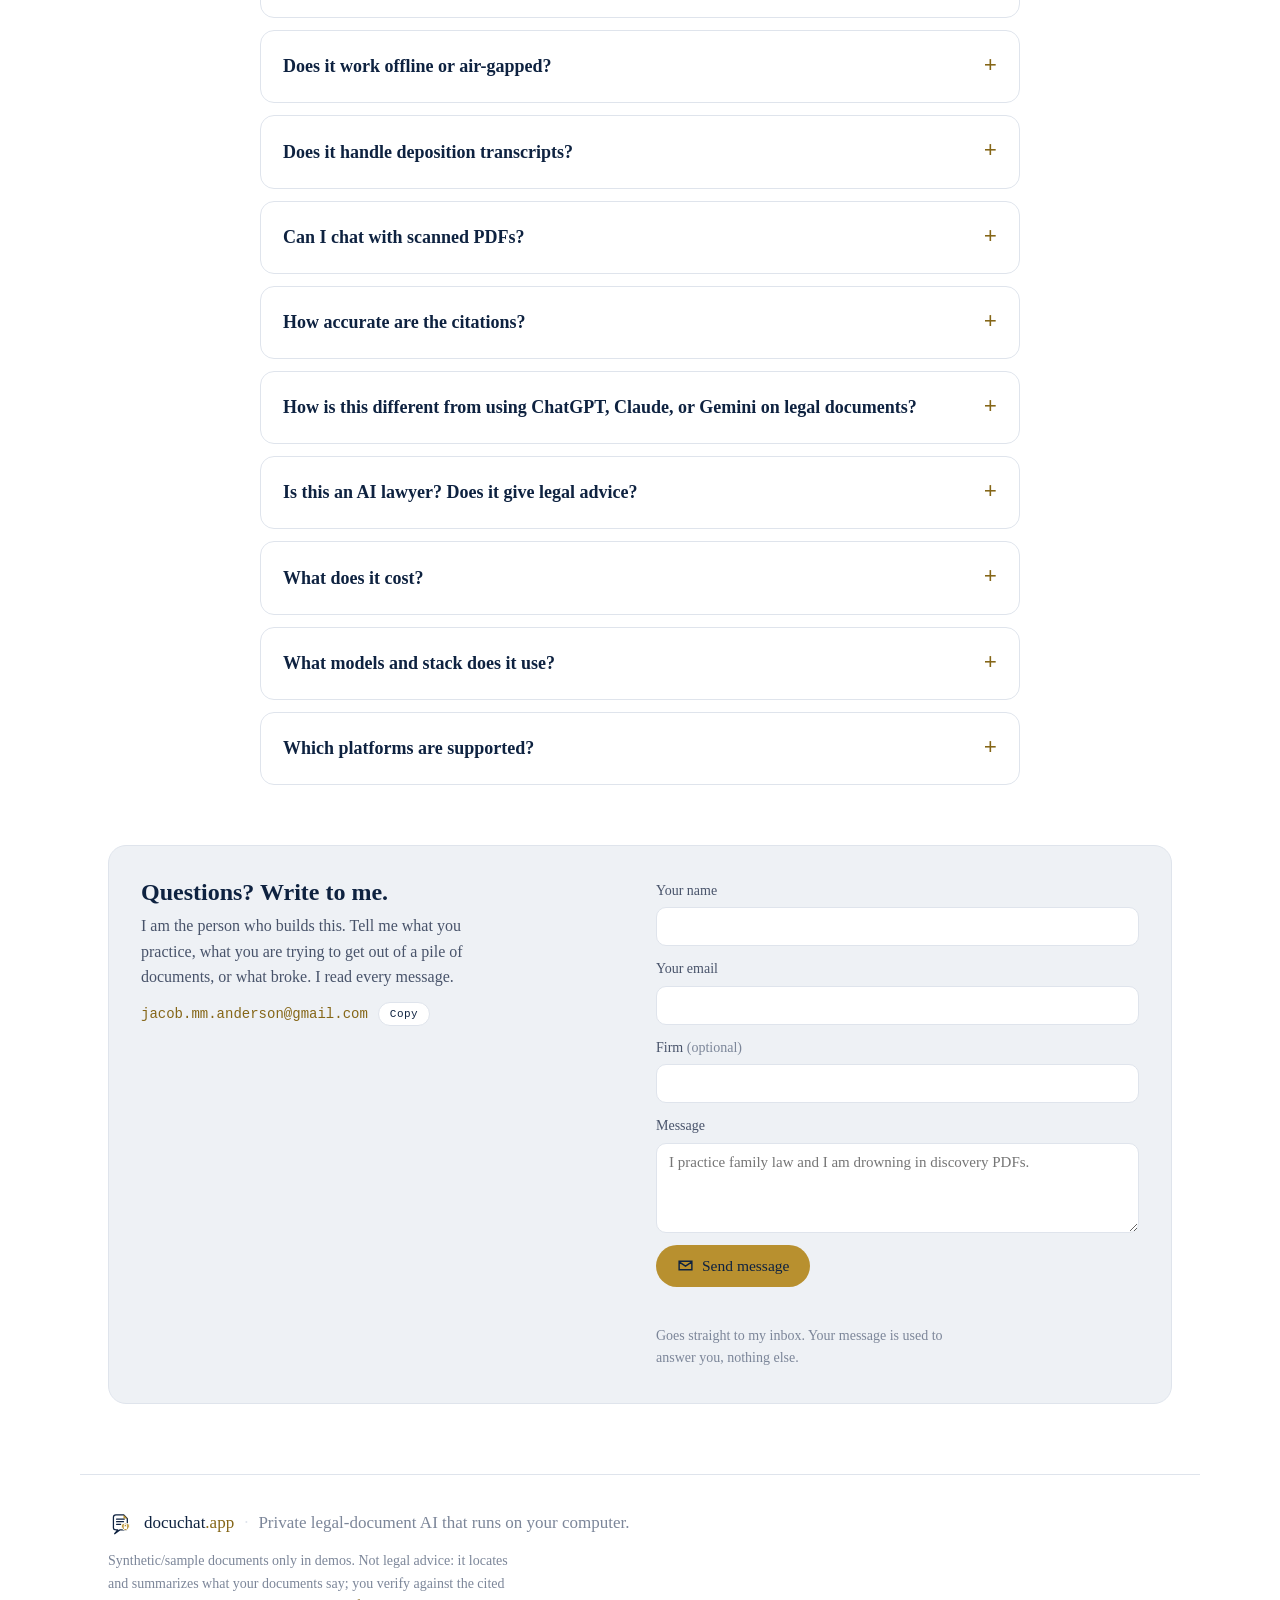
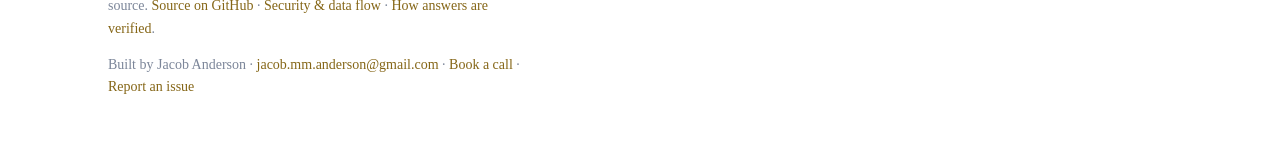
==== commit dd235217: "feat(site): contact form that reaches me + drop the download-cards section Two strangers-to-signal g" ====
--- a/site/index.html
+++ b/site/index.html
@@ -3,7 +3,7 @@
 <head>
   <meta charset="utf-8">
   <meta name="viewport" content="width=device-width, initial-scale=1">
-  <meta http-equiv="Content-Security-Policy" content="default-src 'self'; style-src 'self' 'unsafe-inline' https://fonts.googleapis.com; font-src https://fonts.gstatic.com; img-src 'self' data: https://api.producthunt.com https://ph-files.imgix.net; script-src 'self'; frame-src 'self'; base-uri 'self'; form-action 'self'; upgrade-insecure-requests">
+  <meta http-equiv="Content-Security-Policy" content="default-src 'self'; style-src 'self' 'unsafe-inline' https://fonts.googleapis.com; font-src https://fonts.gstatic.com; img-src 'self' data: https://api.producthunt.com https://ph-files.imgix.net; script-src 'self'; connect-src 'self' https://api.web3forms.com; frame-src 'self'; base-uri 'self'; form-action 'self'; upgrade-insecure-requests">
   <meta name="referrer" content="strict-origin-when-cross-origin">
   <title>docuchat.app: your documents, answered, on your own computer</title>
   <meta name="description" content="A private AI for your legal documents. Ask questions, get answers pinned to the exact page and passage, and it runs 100% on your own Mac. No cloud, no account, no telemetry.">
@@ -112,13 +112,12 @@
           <svg viewBox="0 0 24 24" class="apple" aria-hidden="true"><path d="M16.4 12.6c0-2.2 1.8-3.3 1.9-3.4-1-1.5-2.6-1.7-3.2-1.7-1.4-.1-2.6.8-3.3.8-.7 0-1.7-.8-2.8-.8-1.5 0-2.8.8-3.6 2.2-1.5 2.6-.4 6.5 1.1 8.6.7 1 1.6 2.2 2.7 2.1 1.1 0 1.5-.7 2.8-.7s1.7.7 2.8.7c1.2 0 1.9-1 2.6-2 .8-1.2 1.2-2.3 1.2-2.4-.1 0-2.2-.9-2.2-3.5zM14.3 6c.6-.7 1-1.7.9-2.7-.9 0-1.9.6-2.5 1.3-.5.6-1 1.6-.9 2.6 1 .1 2-.5 2.5-1.2z"/></svg>
           Download for Mac
         </a>
-        <a class="btn btn-win" href="#get">
+        <span class="btn btn-win" aria-disabled="true">
           <svg viewBox="0 0 24 24" class="win" aria-hidden="true"><path d="M3 5.5 10.5 4.4v7.1H3V5.5zM10.5 12.5v7.1L3 18.5v-6H10.5zM11.5 4.2 21 3v8.5h-9.5V4.2zM21 12.5V21l-9.5-1.3V12.5H21z"/></svg>
           Download for Windows <span class="btn-soon">soon</span>
-        </a>
-      </div>
-      <p class="hero-fineprint reveal" style="--d:320ms">Free &amp; open &middot; no account &middot; no sign-up &middot; <a href="#get">run it from source today</a></p>
-      <p class="hero-fineprint reveal" style="--d:360ms">Requires an Apple silicon Mac with 16 GB of memory. Your documents never leave it.</p>
+        </span>
+      </div>
+      <p class="hero-fineprint reveal" style="--d:320ms">Free &amp; open &middot; no account &middot; no sign-up &middot; <a href="https://github.com/janderswag/docuchat.app" target="_blank" rel="noopener noreferrer">run it from source today</a></p>
 
       <!-- Product shot, directly under the buttons: the LIVE animated demo (auto-plays, loops).
            Swap the iframe src for a real screen-recording later. -->
@@ -130,6 +129,48 @@
       </figure>
     </section>
 
+    <!-- FIRMS: a quiet river of practices below the demo. Two identical sets
+         (.firm-set) make the drift loop seamless; the second is aria-hidden. -->
+    <section class="firms reveal" aria-label="Law practices docuchat is built for">
+      <p class="kicker firms-kicker">Built for the firms that live in documents</p>
+      <div class="firm-river">
+        <div class="firm-track">
+          <div class="firm-set">
+            <img src="assets/firms/stinson.png" alt="Stinson" loading="lazy">
+            <img src="assets/firms/hellmuth-johnson.png" alt="Hellmuth &amp; Johnson" loading="lazy">
+            <img src="assets/firms/nelson-mullins.png" alt="Nelson Mullins" loading="lazy">
+            <img src="assets/firms/sapientia.png" alt="Sapientia Law Group" loading="lazy">
+            <img src="assets/firms/kutak-rock.png" alt="Kutak Rock" loading="lazy">
+            <img src="assets/firms/ed-shaw.png" alt="Ed Shaw Law" loading="lazy">
+            <img src="assets/firms/hinshaw.png" alt="Hinshaw" loading="lazy">
+            <img src="assets/firms/gammello-pearson.png" alt="Gammello-Pearson" loading="lazy">
+            <img src="assets/firms/lathrop-gpm.png" alt="Lathrop GPM" loading="lazy">
+            <img src="assets/firms/felhaber-larson.png" alt="Felhaber Larson" loading="lazy">
+            <img src="assets/firms/severson-porter.png" alt="Severson Porter Law" loading="lazy">
+            <img src="assets/firms/henson-efron.png" alt="Henson Efron" loading="lazy">
+            <img src="assets/firms/ogletree.png" alt="Ogletree Deakins" loading="lazy">
+            <img src="assets/firms/bskk.png" alt="BSKK" loading="lazy">
+          </div>
+          <div class="firm-set" aria-hidden="true">
+            <img src="assets/firms/stinson.png" alt="" loading="lazy">
+            <img src="assets/firms/hellmuth-johnson.png" alt="" loading="lazy">
+            <img src="assets/firms/nelson-mullins.png" alt="" loading="lazy">
+            <img src="assets/firms/sapientia.png" alt="" loading="lazy">
+            <img src="assets/firms/kutak-rock.png" alt="" loading="lazy">
+            <img src="assets/firms/ed-shaw.png" alt="" loading="lazy">
+            <img src="assets/firms/hinshaw.png" alt="" loading="lazy">
+            <img src="assets/firms/gammello-pearson.png" alt="" loading="lazy">
+            <img src="assets/firms/lathrop-gpm.png" alt="" loading="lazy">
+            <img src="assets/firms/felhaber-larson.png" alt="" loading="lazy">
+            <img src="assets/firms/severson-porter.png" alt="" loading="lazy">
+            <img src="assets/firms/henson-efron.png" alt="" loading="lazy">
+            <img src="assets/firms/ogletree.png" alt="" loading="lazy">
+            <img src="assets/firms/bskk.png" alt="" loading="lazy">
+          </div>
+        </div>
+      </div>
+    </section>
+
     <!-- SETUP: intro + a diagram of the whole local stack -->
     <section id="how" class="setup">
       <div class="setup-intro reveal">
@@ -138,7 +179,7 @@
         <p>A first-run wizard inside the app walks you through each step and checks it off.
            Everything else (parsing, search, OCR, and the citation checker) is built in.</p>
         <p class="setup-after"><strong>After setup, pull the network cable.</strong> It all runs offline.</p>
-        <a class="setup-link" href="#get">Get docuchat&nbsp;↓</a>
+        <a class="setup-link" href="https://github.com/janderswag/docuchat.app/releases/latest/download/docuchat.dmg">Download for Mac&nbsp;↓</a>
       </div>
 
       <div class="setup-grid">
@@ -164,7 +205,7 @@
             </svg></span>
             <h3>Get docuchat</h3>
             <p>Open it: the first-run wizard fetches the models (qwen3 + bge-m3, ~10&nbsp;GB) for you, once. Then you're set, fully offline.</p>
-            <a href="#get">Get docuchat&nbsp;↓</a>
+            <a href="https://github.com/janderswag/docuchat.app/releases/latest/download/docuchat.dmg">Download for Mac&nbsp;↓</a>
           </article>
         </div>
       </div>
@@ -291,35 +332,6 @@
       </section>
     </div>
 
-    <!-- GET -->
-    <section id="get" class="get">
-      <header class="section-head center">
-        <span class="kicker">Download</span>
-        <h2>Open it in a window, not a terminal.</h2>
-      </header>
-      <div class="get-cards">
-        <a class="dl dl-mac" href="https://github.com/janderswag/docuchat.app/releases/latest/download/docuchat.dmg">
-          <svg viewBox="0 0 24 24" class="apple" aria-hidden="true"><path d="M16.4 12.6c0-2.2 1.8-3.3 1.9-3.4-1-1.5-2.6-1.7-3.2-1.7-1.4-.1-2.6.8-3.3.8-.7 0-1.7-.8-2.8-.8-1.5 0-2.8.8-3.6 2.2-1.5 2.6-.4 6.5 1.1 8.6.7 1 1.6 2.2 2.7 2.1 1.1 0 1.5-.7 2.8-.7s1.7.7 2.8.7c1.2 0 1.9-1 2.6-2 .8-1.2 1.2-2.3 1.2-2.4-.1 0-2.2-.9-2.2-3.5zM14.3 6c.6-.7 1-1.7.9-2.7-.9 0-1.9.6-2.5 1.3-.5.6-1 1.6-.9 2.6 1 .1 2-.5 2.5-1.2z"/></svg>
-          <span class="dl-title">Download for macOS</span>
-          <span class="dl-sub">Signed &amp; notarized &middot; Apple silicon &middot; 16 GB memory</span>
-        </a>
-        <div class="dl dl-win" aria-disabled="true">
-          <svg viewBox="0 0 24 24" class="win" aria-hidden="true"><path d="M3 5.5 10.5 4.4v7.1H3V5.5zM10.5 12.5v7.1L3 18.5v-6H10.5zM11.5 4.2 21 3v8.5h-9.5V4.2zM21 12.5V21l-9.5-1.3V12.5H21z"/></svg>
-          <span class="dl-title">Windows</span>
-          <span class="dl-sub">Coming soon</span>
-        </div>
-        <a class="dl dl-src" href="https://github.com/janderswag/docuchat.app" target="_blank" rel="noopener noreferrer">
-          <svg viewBox="0 0 24 24" class="srcico" aria-hidden="true" fill="none" stroke="currentColor" stroke-width="1.8" stroke-linecap="round" stroke-linejoin="round"><polyline points="8 6 3 12 8 18"/><polyline points="16 6 21 12 16 18"/></svg>
-          <span class="dl-title">Run from source today</span>
-          <span class="dl-sub">macOS &middot; Windows &middot; Linux &middot; free &amp; open</span>
-        </a>
-      </div>
-      <p class="get-note">The macOS app is signed and notarized by Apple, so it opens with no security warning;
-         the first-run wizard downloads the local models and checks everything for you. The Windows app is
-         being packaged and signed now and will be linked here the moment it ships. You can also run from
-         source on any platform today.</p>
-    </section>
-
     <!-- FAQ -->
     <section id="faq" class="faq">
       <div class="section-head center reveal">
@@ -470,6 +482,47 @@
       ]
     }
     </script>
+    <!-- CONTACT -->
+    <section class="contact reveal" id="contact">
+      <div class="contact-inner">
+        <div class="contact-copy">
+          <h3>Questions? Write to me.</h3>
+          <p>I am the person who builds this. Tell me what you practice, what you are trying to get
+             out of a pile of documents, or what broke. I read every message.</p>
+          <p class="contact-direct">
+            <a href="mailto:jacob.mm.anderson@gmail.com">jacob.mm.anderson@gmail.com</a>
+            <button type="button" class="copy-mail" data-mail="jacob.mm.anderson@gmail.com">Copy</button>
+          </p>
+        </div>
+        <form class="contact-form" id="contact-form">
+          <label>
+            <span>Your name</span>
+            <input type="text" name="name" autocomplete="name" required>
+          </label>
+          <label>
+            <span>Your email</span>
+            <input type="email" name="email" autocomplete="email" required>
+          </label>
+          <label>
+            <span>Firm <em>(optional)</em></span>
+            <input type="text" name="firm" autocomplete="organization">
+          </label>
+          <label>
+            <span>Message</span>
+            <textarea name="message" rows="4" required
+              placeholder="I practice family law and I am drowning in discovery PDFs."></textarea>
+          </label>
+          <input type="checkbox" name="botcheck" class="hp" tabindex="-1" autocomplete="off" aria-hidden="true">
+          <button type="submit" class="band-btn primary contact-send">
+            <svg viewBox="0 0 24 24" aria-hidden="true"><path d="M3 6h18v12H3zM3 7l9 6 9-6" fill="none" stroke="currentColor" stroke-width="2"/></svg>
+            Send message
+          </button>
+          <p class="contact-status small" id="contact-status" role="status" aria-live="polite"></p>
+          <p class="contact-note small muted">Goes straight to my inbox. Your message is used to answer
+            you, nothing else.</p>
+        </form>
+      </div>
+    </section>
   </main>
 
   <footer class="foot">
@@ -491,6 +544,10 @@
       <a href="https://github.com/janderswag/docuchat.app" target="_blank" rel="noopener noreferrer">Source on GitHub</a> &middot;
       <a href="security.html">Security &amp; data flow</a> &middot;
       <a href="verification.html">How answers are verified</a>.</p>
+    <p class="muted small">Built by Jacob Anderson &middot;
+      <a href="mailto:jacob.mm.anderson@gmail.com">jacob.mm.anderson@gmail.com</a> &middot;
+      <a href="https://cal.com/hawkify/janderswag" target="_blank" rel="noopener noreferrer">Book a call</a> &middot;
+      <a href="https://github.com/janderswag/docuchat.app/issues" target="_blank" rel="noopener noreferrer">Report an issue</a></p>
   </footer>
 
   <script src="script.js"></script>
--- a/site/styles.css
+++ b/site/styles.css
@@ -118,6 +118,40 @@
 /* live animated demo embed */
 .screen-demo{display:block;width:100%;aspect-ratio:1120/700;border:0;background:var(--paper-2)}
 
+/* firms — a slow river of practice logos under the demo. Full-bleed strip,
+   masked banks so marks surface and dissolve at the edges; the current pauses
+   under the cursor and each logo lifts back into its brand color on hover. */
+.firms{max-width:none;padding:72px 0 0;overflow:hidden}
+.firms-kicker{display:block;text-align:center;margin:0 0 34px;padding:0 28px}
+.firm-river{
+  --bank:clamp(48px,12vw,170px);
+  overflow:hidden;
+  -webkit-mask-image:linear-gradient(90deg,transparent,#000 var(--bank),#000 calc(100% - var(--bank)),transparent);
+  mask-image:linear-gradient(90deg,transparent,#000 var(--bank),#000 calc(100% - var(--bank)),transparent);
+}
+.firm-track{display:flex;width:max-content;animation:firm-drift 80s linear infinite}
+.firm-river:hover .firm-track{animation-play-state:paused}
+.firm-set{display:flex;align-items:center;gap:clamp(48px,6vw,84px);padding:14px 0;
+  padding-right:clamp(48px,6vw,84px)}
+.firm-set img{height:34px;width:auto;flex:none;
+  filter:saturate(0) opacity(.5);
+  transition:filter .45s ease,translate .45s ease}
+.firm-set img:hover{filter:saturate(1) opacity(1)}
+/* the meander: alternating marks ride slightly different lines, like a current */
+.firm-set img:nth-child(odd){animation:firm-bob 9s ease-in-out infinite}
+.firm-set img:nth-child(even){animation:firm-bob 9s ease-in-out -4.5s infinite}
+@keyframes firm-drift{to{transform:translateX(-50%)}}
+@keyframes firm-bob{0%,100%{translate:0 3px}50%{translate:0 -3px}}
+@media (prefers-reduced-motion:reduce){
+  .firm-track{animation:none}
+  .firm-set img{animation:none}
+}
+@media (max-width:560px){
+  .firms{padding-top:56px}
+  .firms-kicker{font-size:11px;letter-spacing:.16em}
+  .firm-set img{height:28px}
+}
+
 /* setup — two columns: intro + a card diagram of the local stack */
 .setup{padding:104px 28px 36px;display:grid;grid-template-columns:.84fr 1.16fr;gap:54px;align-items:stretch;max-width:var(--maxw)}
 .setup-grid{display:flex;flex-direction:column}
@@ -186,25 +220,31 @@
 .ph-badge .ph-name{color:var(--navy);font-size:13px;letter-spacing:0}
 .ph-badge svg{width:24px;height:24px;flex:0 0 auto}
 
-/* get */
-.get{padding:40px 28px 30px}
-.get-cards{display:flex;gap:22px;justify-content:center;flex-wrap:wrap;margin-top:8px}
-.dl{display:flex;flex-direction:column;align-items:center;gap:4px;width:280px;padding:28px 24px;
-  border-radius:16px;text-align:center;border:1px solid var(--rule);background:var(--card)}
-.dl .apple,.dl .win{width:34px;height:34px;margin-bottom:8px}
-.dl-title{font-family:"Fraunces",serif;font-size:20px;font-weight:600;color:var(--navy)}
-.dl-sub{font-size:14px;color:var(--muted)}
-/* The signed macOS DMG has shipped (v0.1.0): .dl-mac carries the primary (navy)
-   treatment; run-from-source is demoted to a plain card; Windows stays a muted
-   placeholder until its signed build ships. */
-.dl-mac{background:var(--navy);border-color:var(--navy)}
-.dl-mac .apple{fill:#fff}
-.dl-mac .dl-title{color:#fff}.dl-mac .dl-sub{color:#b9c4d6;opacity:.85}
-.dl-mac:hover{text-decoration:none;transform:translateY(-3px);box-shadow:0 18px 34px -20px rgba(14,34,64,.9);transition:transform .15s,box-shadow .15s}
-.dl-win{opacity:.62;cursor:default}.dl-win .win{fill:var(--ink-soft)}
-.dl-src .srcico{width:34px;height:34px;margin-bottom:8px;color:var(--navy)}
-.dl-src:hover{text-decoration:none;transform:translateY(-3px);box-shadow:0 18px 34px -20px rgba(14,34,64,.9);transition:transform .15s,box-shadow .15s}
-.get-note{max-width:560px;margin:26px auto 0;text-align:center;font-size:14px;color:var(--muted)}
+/* contact */
+.contact{padding:40px 28px 10px}
+.contact-inner{max-width:var(--maxw);margin:0 auto;display:grid;grid-template-columns:1fr 1fr;gap:32px;
+  background:var(--paper-2);border:1px solid var(--rule);border-radius:18px;padding:34px 32px;align-items:start}
+.contact-copy h3{font-family:"Fraunces",serif;font-size:24px;font-weight:600;margin:0 0 8px}
+.contact-copy p{color:var(--ink-soft);font-size:16px;margin:0 0 12px;max-width:44ch}
+.contact-direct{display:flex;align-items:center;gap:10px;flex-wrap:wrap}
+.contact-direct a{color:var(--gold-deep);font-family:"IBM Plex Mono",monospace;font-size:14px}
+.copy-mail{background:#fff;border:1px solid var(--rule);border-radius:999px;color:var(--navy);
+  font-family:"IBM Plex Mono",monospace;font-size:11px;letter-spacing:.04em;padding:5px 11px;cursor:pointer}
+.copy-mail:hover{border-color:var(--navy)}
+.contact-form{display:flex;flex-direction:column;gap:12px}
+.contact-form label{display:flex;flex-direction:column;gap:5px;font-size:14px;color:var(--ink-soft)}
+.contact-form label em{font-style:normal;color:var(--muted)}
+.contact-form input,.contact-form textarea{font-family:inherit;font-size:15px;color:var(--ink);background:#fff;
+  border:1px solid var(--rule);border-radius:10px;padding:10px 12px;width:100%;resize:vertical}
+.contact-form input:focus,.contact-form textarea:focus{outline:none;border-color:var(--navy)}
+.contact-send{align-self:flex-start;cursor:pointer;font-family:"Newsreader",serif}
+.contact-send:disabled{opacity:.6;cursor:default;transform:none}
+.contact-form .hp{position:absolute;left:-9999px;width:1px;height:1px;opacity:0}
+.contact-status{margin:0;min-height:1em}
+.contact-status.ok{color:var(--navy);font-weight:500}
+.contact-status.err{color:#a3372f}
+.contact-note{margin:0;max-width:44ch}
+@media (max-width:820px){.contact-inner{grid-template-columns:1fr}}
 
 /* footer */
 .foot{max-width:var(--maxw);margin:60px auto 0;padding:34px 28px 56px;border-top:1px solid var(--rule);position:relative;z-index:2}
